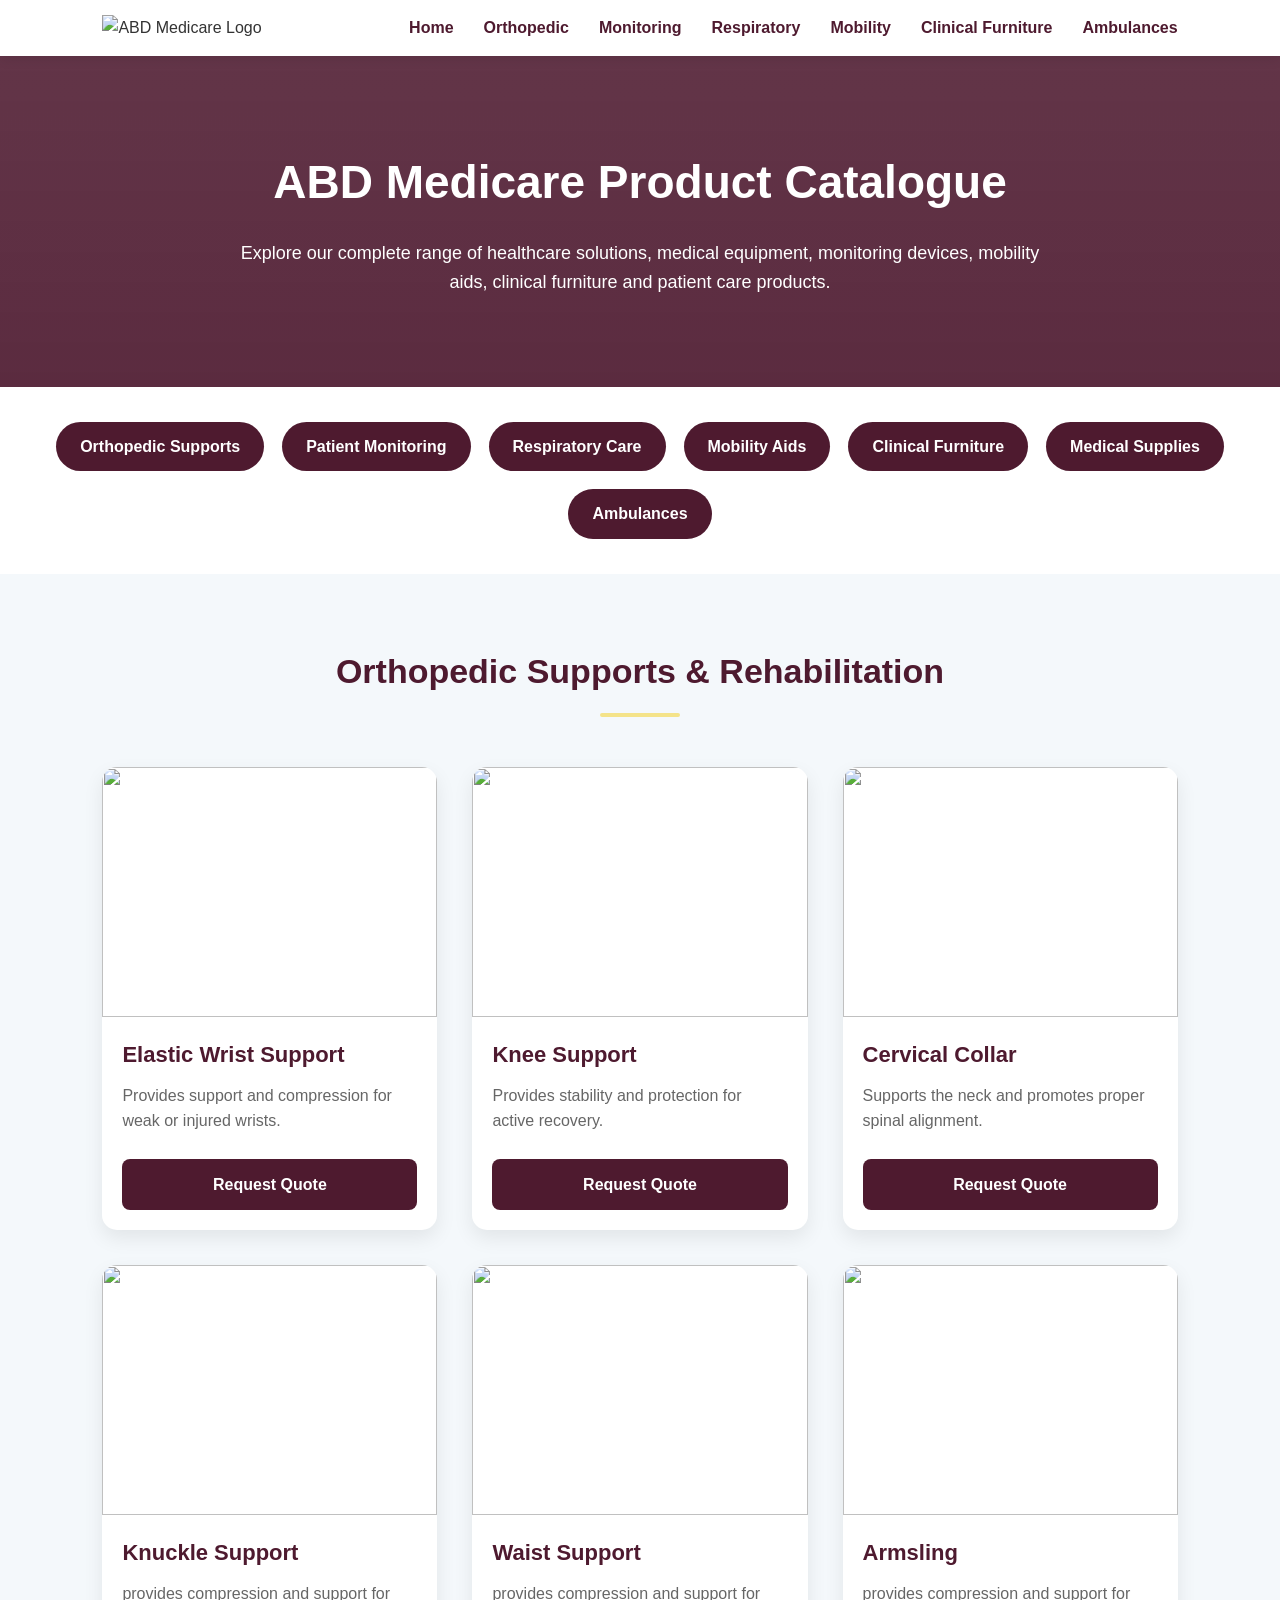
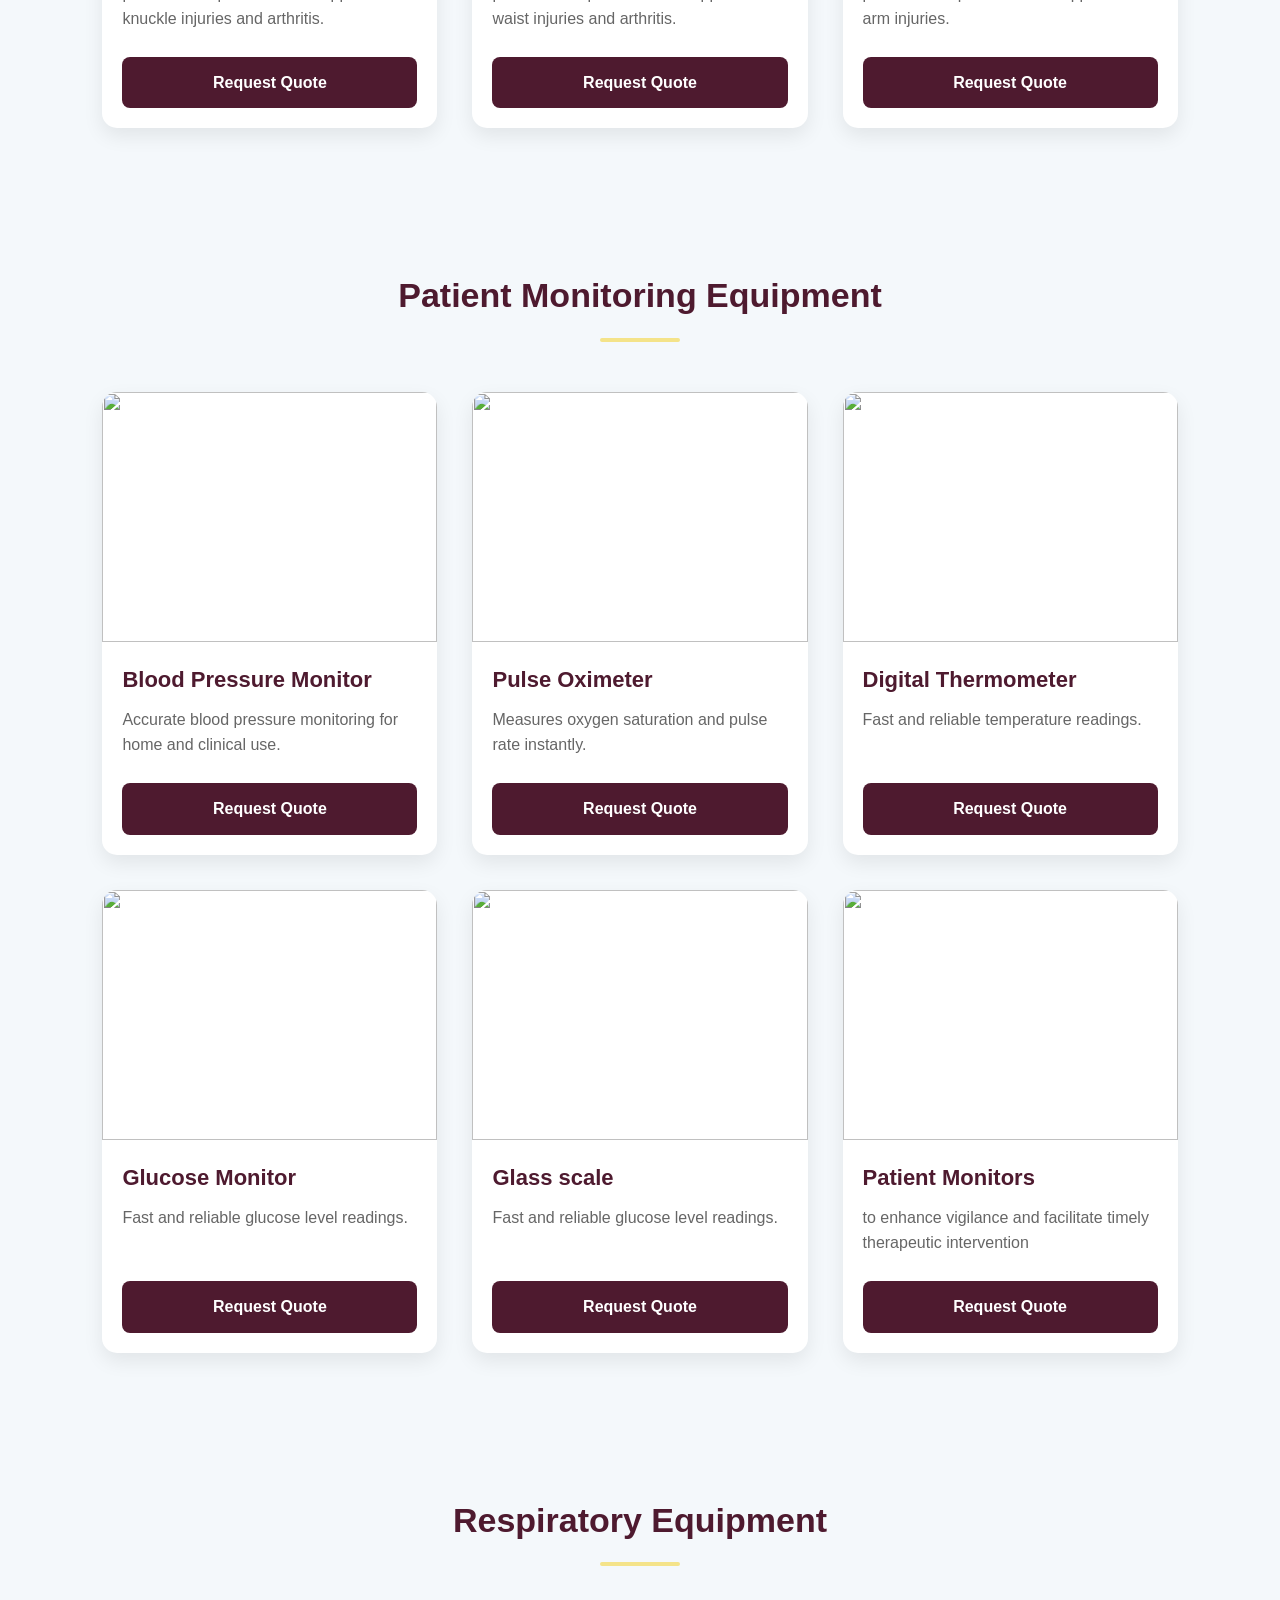
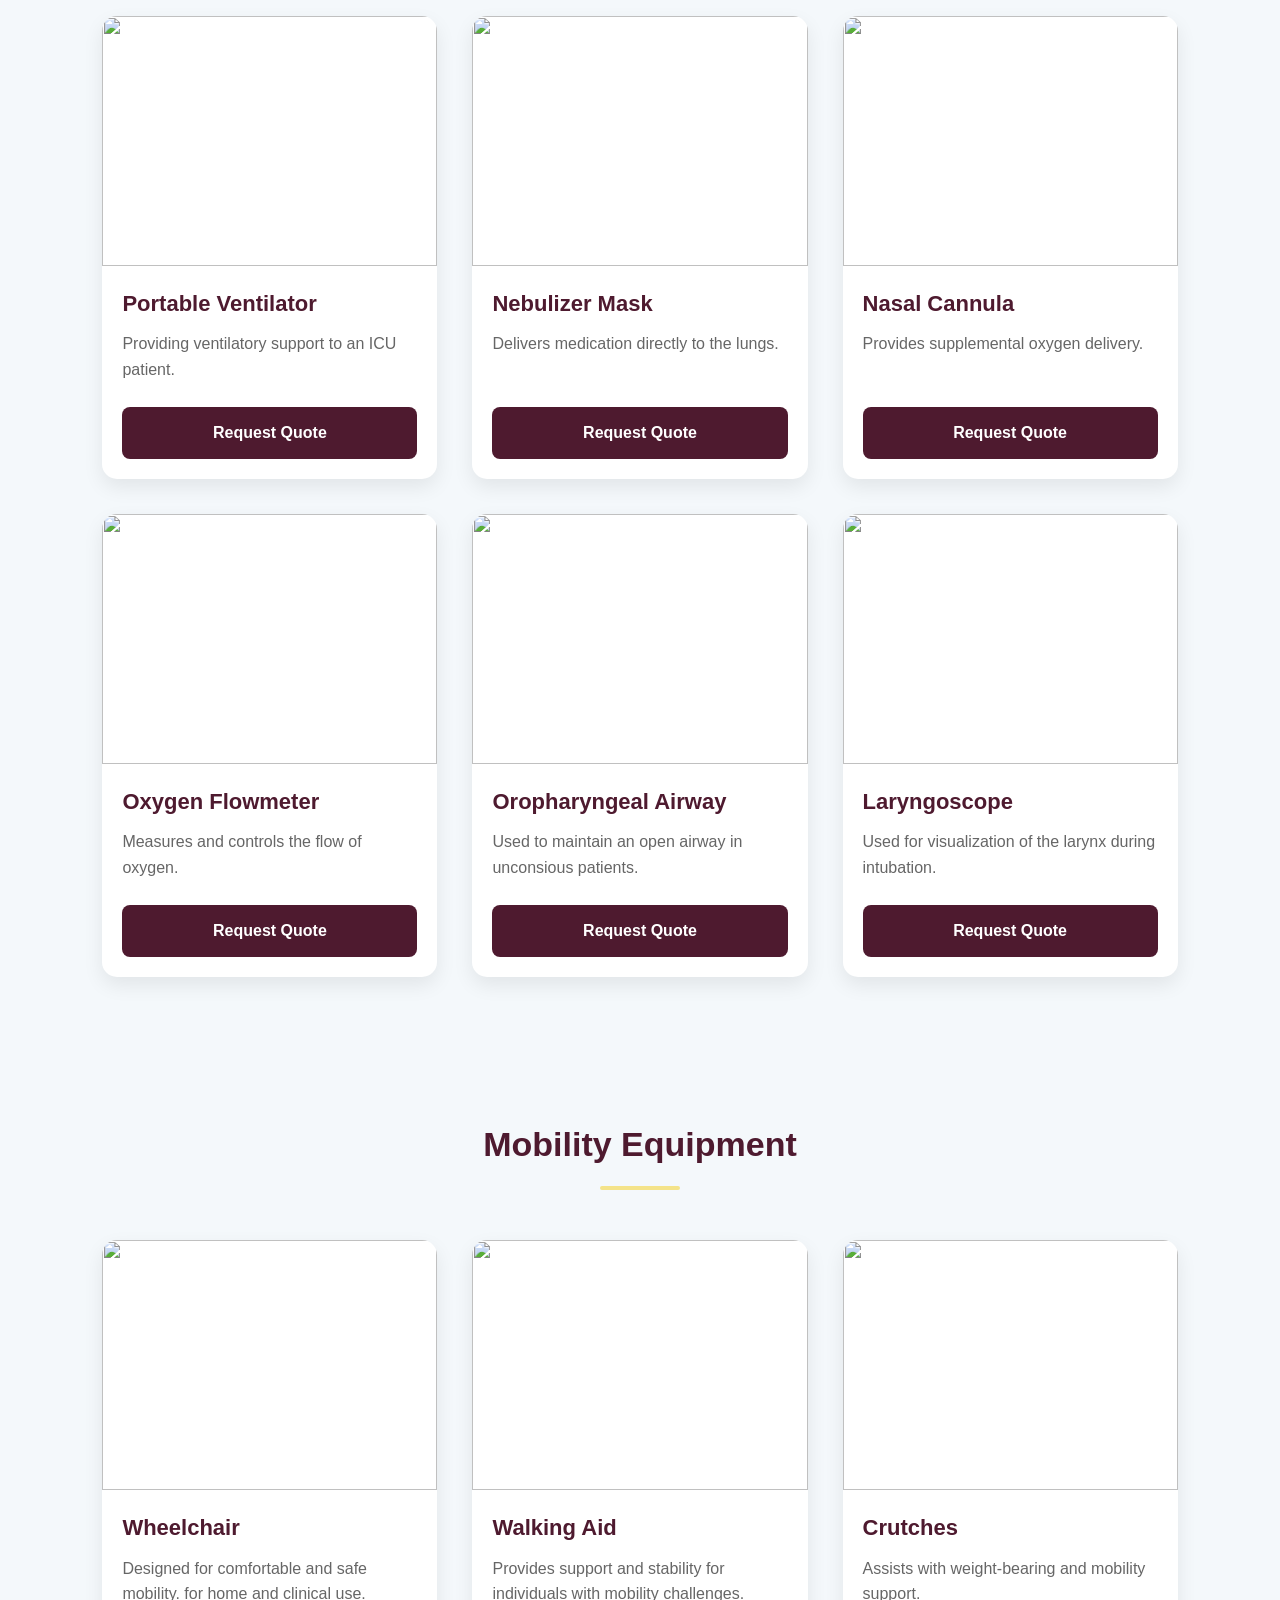
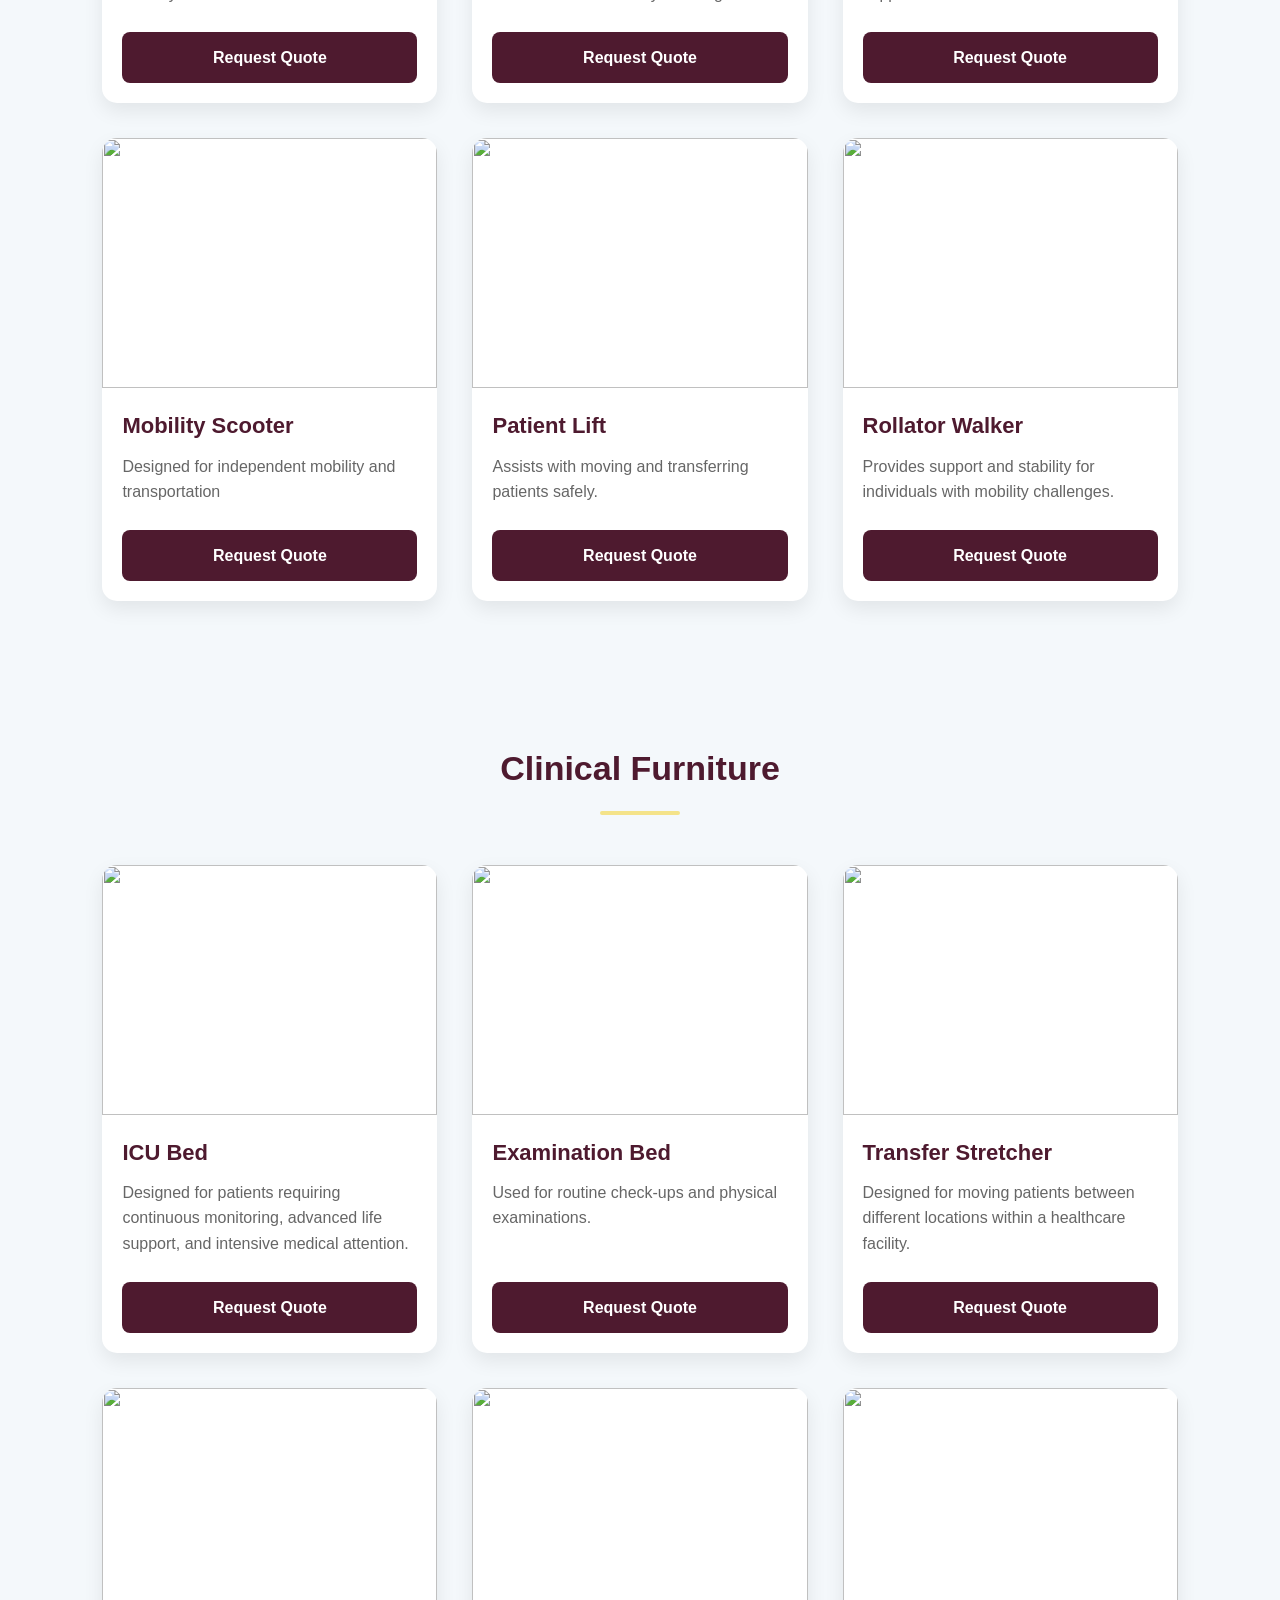
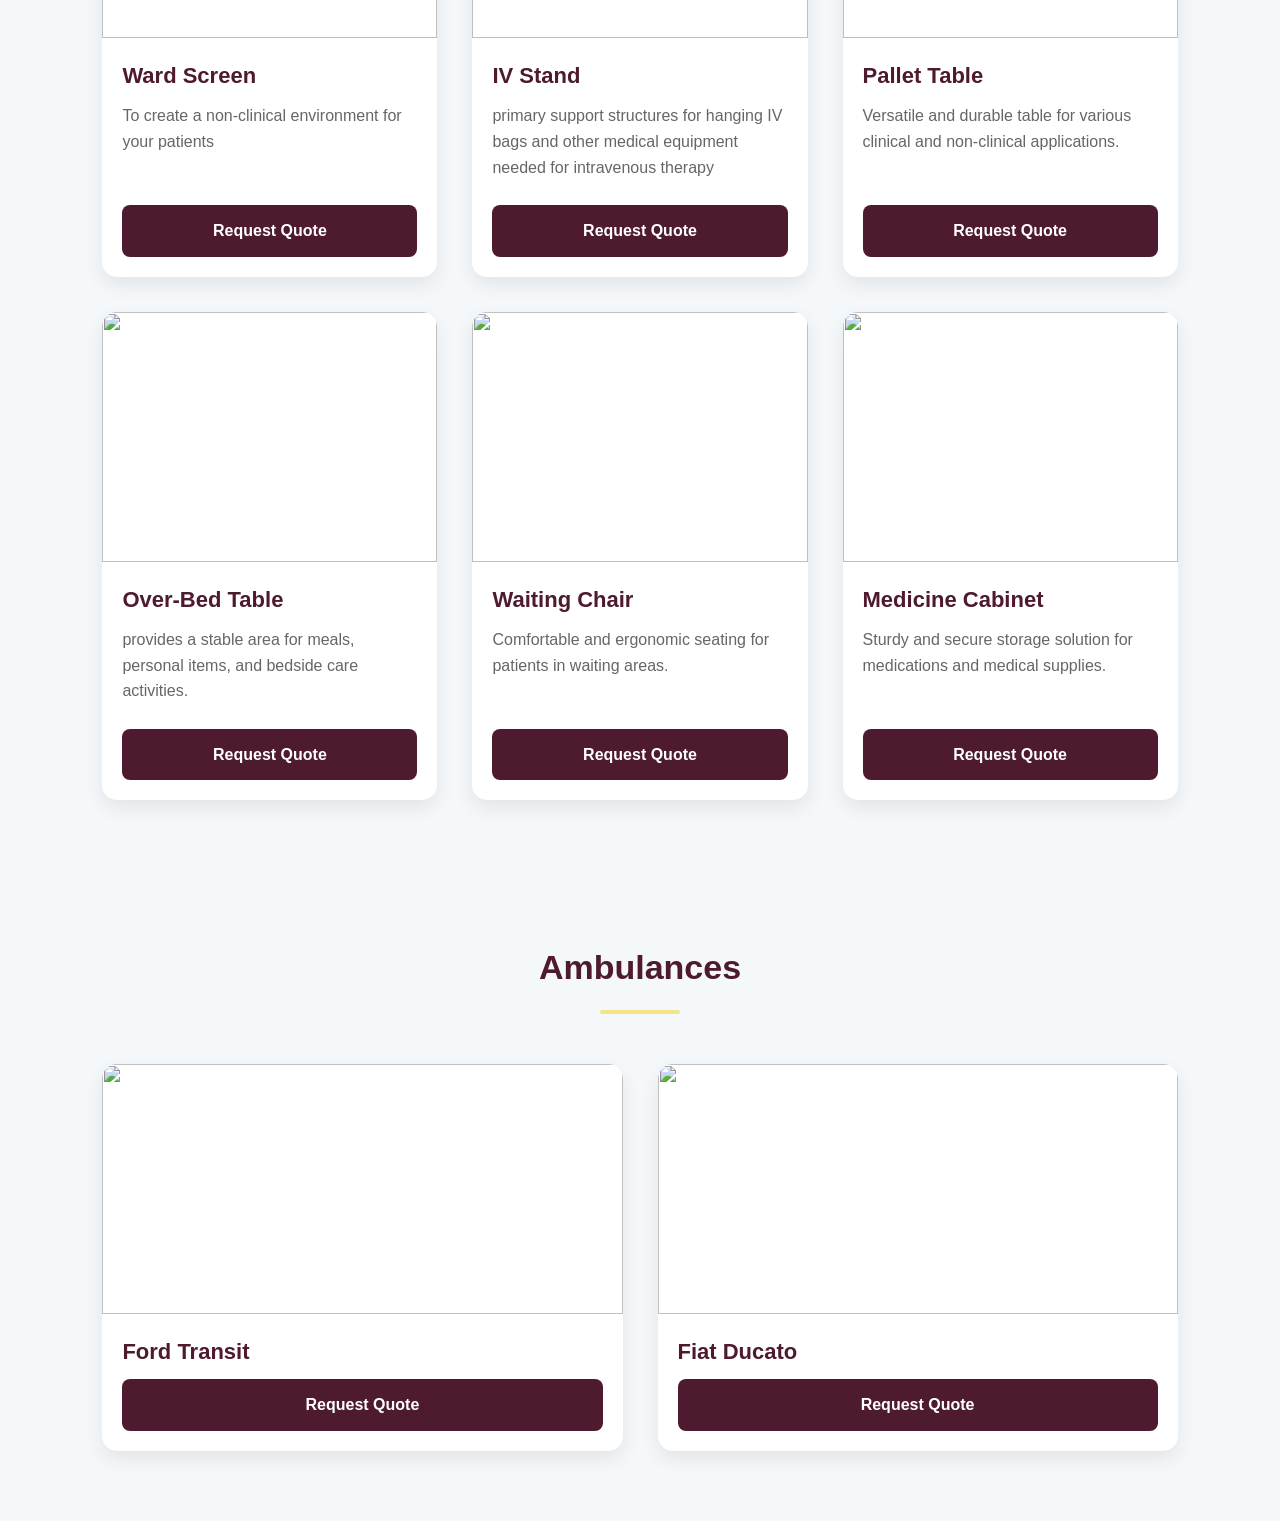
==== catalogue.html @ 84bc742c "Update catalogue.html" ====
<!DOCTYPE html>
<html lang="en">
<head>

<meta charset="UTF-8">
<meta name="viewport" content="width=device-width, initial-scale=1.0">

<title>ABD Medicare Catalogue</title>

<link rel="stylesheet" href="catalogue.css">

</head>

<!-- Navigation -->
<body>

    <header>

<nav class="navbar">

<div class="logo">
<img src="img/ABDLogo.jpg" alt="ABD Medicare Logo">
</div>

<ul class="nav-links">

<li><a href="index.html">Home</a></li>
<li><a href="#orthopedic">Orthopedic</a></li>
<li><a href="#monitoring">Monitoring</a></li>
<li><a href="#respiratory">Respiratory</a></li>
<li><a href="#mobility">Mobility</a></li>
<li><a href="#furniture">Clinical Furniture</a></li>
<li><a href="#ambulance">Ambulances</a></li>

</ul>

</nav>

</header>

<!-- Hero Section -->
<section class="catalogue-hero">

<h1>ABD Medicare Product Catalogue</h1>

<p>

Explore our complete range of healthcare solutions,
medical equipment, monitoring devices, mobility aids,
clinical furniture and patient care products.

</p>

</section>

<!-- Catalogue Navigation -->
<section class="catalogue-nav">

<a href="#orthopedic">Orthopedic Supports</a>

<a href="#monitoring">Patient Monitoring</a>

<a href="#respiratory">Respiratory Care</a>

<a href="#mobility">Mobility Aids</a>

<a href="#furniture">Clinical Furniture</a>

<a href="#supplies">Medical Supplies</a>

<a href="#ambulance">Ambulances</a>

</section>

<!-- Orthopedic Section -->
<section class="catalogue-section" id="orthopedic">

<h2>Orthopedic Supports & Rehabilitation</h2>

<div class="product-grid">
<!--wrist-->
<div class="product-card">

<img src="catalogueimages/ptmimages/wristsupport.jpg">

<h3>Elastic Wrist Support</h3>

<p>
Provides support and compression
for weak or injured wrists.
</p>

<a href="index.html#contact">
Request Quote
</a>

</div>
<!--knee-->
<div class="product-card">

<img src="catalogueimages/ptmimages/kneesupport.jpg">

<h3>Knee Support</h3>

<p>
Provides stability and protection
for active recovery.
</p>

<a href="index.html#contact">
Request Quote
</a>

</div>
<!--collar-->
<div class="product-card">

<img src="catalogueimages/ptmimages/cervicalcollar.jpg">

<h3>Cervical Collar</h3>

<p>
Supports the neck and promotes
proper spinal alignment.
</p>

<a href="index.html#contact">
Request Quote
</a>

</div>
<!--knuckle-->
<div class="product-card">

<img src="catalogueimages/ptmimages/knucklesupport.jpg">

<h3>Knuckle Support</h3>

<p>
provides compression and support
for knuckle injuries and arthritis.
</p>

<a href="index.html#contact">
Request Quote
</a>

</div>

<!--waist-->
<div class="product-card">

<img src="catalogueimages/ptmimages/waistsupport.jpg">

<h3>Waist Support</h3>

<p>
provides compression and support
for waist injuries and arthritis.
</p>

<a href="index.html#contact">
Request Quote
</a>

</div>

<!--Armsling-->
<div class="product-card">

<img src="catalogueimages/ptmimages/armsling.jpg">

<h3>Armsling</h3>

<p>
provides compression and support
for arm injuries.
</p>

<a href="index.html#contact">
Request Quote
</a>

</div>
</div>

</section>

<!-- Monitoring Section -->
<section class="catalogue-section" id="monitoring">

<h2>Patient Monitoring Equipment</h2>

<div class="product-grid">

<div class="product-card">

<img src="catalogueimages/monitoringimages/bp-monitor1.jpg">

<h3>Blood Pressure Monitor</h3>

<p>
Accurate blood pressure monitoring
for home and clinical use.
</p>

<a href="index.html#contact">
Request Quote
</a>

</div>

<div class="product-card">

<img src="catalogueimages/monitoringimages/pulse-oximeter.jpg">

<h3>Pulse Oximeter</h3>

<p>
Measures oxygen saturation
and pulse rate instantly.
</p>

<a href="index.html#contact">
Request Quote
</a>

</div>

<div class="product-card">

<img src="catalogueimages/monitoringimages/digital-thermometer.jpg">

<h3>Digital Thermometer</h3>

<p>
Fast and reliable temperature readings.
</p>

<a href="index.html#contact">
Request Quote
</a>

</div>

<div class="product-card">

<img src="catalogueimages/monitoringimages/bloodglucose-meter.jpg">

<h3>Glucose Monitor</h3>

<p>
Fast and reliable glucose level readings.
</p>

<a href="index.html#contact">
Request Quote
</a>

</div>

<div class="product-card">

<img src="catalogueimages/monitoringimages/glassscale.jpg">

<h3>Glass scale</h3>

<p>
Fast and reliable glucose level readings.
</p>

<a href="index.html#contact">
Request Quote
</a>

</div>

<div class="product-card">

<img src="catalogueimages/monitoringimages/patient-monitoring.jpeg">

<h3>Patient Monitors</h3>

<p>
to enhance vigilance and facilitate timely therapeutic intervention
</p>

<a href="index.html#contact">
Request Quote
</a>

</div>


</div>

</section>



<!-- Respiratory Section -->

<section class="catalogue-section" id="respiratory">

<h2>Respiratory Equipment</h2>

<div class="product-grid">

<div class="product-card">

<img src="catalogueimages/respiratoryimages/portable-ventilator.jpg">

<h3>Portable Ventilator</h3>

<p>
Providing ventilatory support to an ICU patient.
</p>

<a href="index.html#contact">
Request Quote
</a>

</div>

<div class="product-card">

<img src="catalogueimages/respiratoryimages/nebulizer-mask.jpg">

<h3>Nebulizer Mask</h3>

<p>
Delivers medication directly to the lungs.
</p>

<a href="index.html#contact">
Request Quote
</a>

</div>



<div class="product-card">

<img src="catalogueimages/respiratoryimages/nasal-cannula1.jpg">

<h3>Nasal Cannula</h3>

<p>
Provides supplemental oxygen delivery.
</p>

<a href="index.html#contact">
Request Quote
</a>

</div>

<div class="product-card">

<img src="catalogueimages/respiratoryimages/oxygen-flowmeter.jpg">

<h3>Oxygen Flowmeter</h3>

<p>
Measures and controls the flow of oxygen.
</p>

<a href="index.html#contact">
Request Quote
</a>

</div>

<div class="product-card">

<img src="catalogueimages/respiratoryimages/oropharyngeal-tube.jpg">

<h3>Oropharyngeal Airway</h3>

<p>
Used to maintain an open airway in unconsious patients.
</p>

<a href="index.html#contact">
Request Quote
</a>

</div>

<div class="product-card">

<img src="catalogueimages/respiratoryimages/Laryngoscope.jpg">

<h3>Laryngoscope</h3>

<p>
Used for visualization of the larynx during intubation.
</p>

<a href="index.html#contact">
Request Quote
</a>

</div>

</div>

</section>


<!-- Mobility Section -->
<section class="catalogue-section" id="mobility">

<h2>Mobility Equipment</h2>

<div class="product-grid">

<div class="product-card">

<img src="catalogueimages/mobilityimages/wheelchair.jpg">

<h3>Wheelchair</h3>

<p>
Designed for comfortable and safe mobility.
for home and clinical use.
</p>

<a href="index.html#contact">
Request Quote
</a>

</div>

<div class="product-card">

<img src="catalogueimages/mobilityimages/walking-aid.jpg">

<h3>Walking Aid</h3>

<p>
Provides support and stability for individuals with mobility challenges.
</p>

<a href="index.html#contact">
Request Quote
</a>

</div>

<div class="product-card">

<img src="catalogueimages/mobilityimages/crutches.jpg">

<h3>Crutches</h3>

<p>
Assists with weight-bearing and mobility support.
</p>

<a href="index.html#contact">
Request Quote
</a>

</div>

<div class="product-card">

<img src="catalogueimages/mobilityimages/mobility-scooter.jpg">

<h3>Mobility Scooter</h3>

<p>
Designed for independent mobility and transportation
</p>

<a href="index.html#contact">
Request Quote
</a>

</div>


<div class="product-card">

<img src="catalogueimages/mobilityimages/patient-lift.jpg">

<h3>Patient Lift</h3>

<p>
Assists with moving and transferring patients safely.
</p>

<a href="index.html#contact">
Request Quote
</a>

</div>


<div class="product-card">

<img src="catalogueimages/mobilityimages/rollator-walker.jpg">

<h3>Rollator Walker</h3>

<p>
Provides support and stability for individuals with mobility challenges.
</p>

<a href="index.html#contact">
Request Quote
</a>

</div>

</div>

</section>

<!-- Furniture Section -->
<section class="catalogue-section" id="furniture">

<h2>Clinical Furniture</h2>

<div class="product-grid">

<div class="product-card">

<img src="catalogueimages/furnitureimages/icubed1.jpg">

<h3>ICU Bed</h3>

<p>
Designed for patients requiring continuous monitoring, 
advanced life support, and intensive medical attention.
</p>

<a href="index.html#contact">
Request Quote
</a>

</div>

<div class="product-card">

<img src="catalogueimages/furnitureimages/examinationbed1.jpg">

<h3>Examination Bed</h3>

<p>
Used for routine check-ups and physical examinations.
</p>

<a href="index.html#contact">
Request Quote
</a>

</div>

<div class="product-card">

<img src="catalogueimages/furnitureimages/transferstretcher.jpg">

<h3>Transfer Stretcher</h3>

<p>
Designed for moving patients between different locations within
 a healthcare facility.
</p>

<a href="index.html#contact">
Request Quote
</a>

</div>

<div class="product-card">

<img src="catalogueimages/furnitureimages/wardscreen.jpg">

<h3>Ward Screen</h3>

<p>
To create a non-clinical environment for your patients
</p>

<a href="index.html#contact">
Request Quote
</a>

</div>

<div class="product-card">

<img src="catalogueimages/furnitureimages/ivstand.jpg">

<h3>IV Stand</h3>

<p>
primary support structures for hanging IV bags and other medical equipment needed for intravenous therapy
</p>

<a href="index.html#contact">
Request Quote
</a>

</div>

<div class="product-card">

<img src="catalogueimages/furnitureimages/palletetable.jpg">

<h3>Pallet Table</h3>

<p>
Versatile and durable table for various clinical and non-clinical applications.
</p>

<a href="index.html#contact">
Request Quote
</a>

</div>

<div class="product-card">

<img src="catalogueimages/furnitureimages/overbedtable.jpg">

<h3>Over-Bed Table</h3>

<p>
provides a stable area for meals, personal items, and bedside care activities.
</p>

<a href="index.html#contact">
Request Quote
</a>

</div>

<div class="product-card">

<img src="catalogueimages/furnitureimages/waitingchair.jpg">

<h3>Waiting Chair</h3>

<p>
Comfortable and ergonomic seating for patients in waiting areas.
</p>

<a href="index.html#contact">
Request Quote
</a>

</div>

<div class="product-card">

<img src="catalogueimages/furnitureimages/medicinecabinet.jpg">

<h3>Medicine Cabinet</h3>

<p>
Sturdy and secure storage solution for medications and medical supplies.
</p>

<a href="index.html#contact">
Request Quote
</a>

</div>

</div>

</section>

<!-- Ambulace Section -->
<section class="catalogue-section" id="ambulance">

<h2>Ambulances</h2>

<div class="product-grid">

<div class="product-card">

<img src="catalogueimages/ambulanceimages/ambulancevan.jpg">

<h3>Ford Transit</h3>


<a href="index.html#contact">
Request Quote
</a>

</div>

<div class="product-card">

<img src="catalogueimages/ambulanceimages/ambulace.jpg">

<h3>Fiat Ducato</h3>


<a href="index.html#contact">
Request Quote
</a>

</div>



</div>

</section>
---- catalogue.css ----
/* =========================
   GENERAL
========================= */

*{
    margin:0;
    padding:0;
    box-sizing:border-box;
    font-family:Arial, Helvetica, sans-serif;
}

html{
    scroll-behavior:smooth;
}

body{
    background:#f4f8fb;
    color:#333;
    line-height:1.6;
}

/* =========================
   NAVIGATION
========================= */

header{
    position:sticky;
    top:0;
    z-index:999;
}

.navbar{

    display:flex;
    justify-content:space-between;
    align-items:center;

    padding:15px 8%;

    background:#ffffff;

    box-shadow:0 3px 12px rgba(0,0,0,.08);

}

.logo img{
    width:170px;
}

.nav-links{

    display:flex;
    list-style:none;
    gap:30px;

}

.nav-links a{

    text-decoration:none;
    color:#4e1a2f;
    font-weight:bold;
    transition:.3s;

}

.nav-links a:hover{

    color:#f4e389;
}

/* =========================
   HERO
========================= */

.catalogue-hero{

    background:linear-gradient(rgba(78,26,47,.88), rgba(78,26,47,.92)),
    url(imagesabd/medicalbackground.jpg);

    background-size:cover;
    background-position:center;

    color:white;

    text-align:center;

    padding:90px 20px;

}

.catalogue-hero h1{

    font-size:46px;
    margin-bottom:20px;

}

.catalogue-hero p{

    max-width:800px;
    margin:auto;
    font-size:18px;

}

/* =========================
   CATEGORY NAVIGATION
========================= */

.catalogue-nav{

    display:flex;
    justify-content:center;
    flex-wrap:wrap;

    gap:18px;

    padding:35px 20px;

    background:white;

}

.catalogue-nav a{

    text-decoration:none;

    background:#4e1a2f;
    color:#ffffff;

    padding:12px 24px;

    border-radius:30px;

    font-weight:bold;

    transition:.3s;

}

.catalogue-nav a:hover{

    background:#f4e389;
    color:#4e1a2f;
    transform:translateY(-3px);

}

/* =========================
   SECTIONS
========================= */

.catalogue-section{

    padding:70px 8%;
     scroll-margin-top:100px;


}

.catalogue-section h2{

    text-align:center;

    font-size:34px;

    color:#4e1a2f;

    margin-bottom:50px;

    position:relative;

}

.catalogue-section h2::after{

    content:"";

    display:block;

    width:80px;
    height:4px;

    background:#f4e389;

    margin:15px auto 0;

    border-radius:20px;

}

/* =========================
   PRODUCT GRID
========================= */

.product-grid{

    display:grid;

    grid-template-columns:repeat(auto-fit,minmax(260px,1fr));

    gap:35px;

}

/* =========================
   PRODUCT CARD
========================= */

.product-card{

    background:white;

    border-radius:15px;

    overflow:hidden;

    box-shadow:0 8px 20px rgba(0,0,0,.08);

    transition:.35s;

    display:flex;
    flex-direction:column;

}

.product-card:hover{

    transform:translateY(-8px);

    box-shadow:0 12px 28px rgba(0,0,0,.12);

}

.product-card img{

    width:100%;
    height:250px;
    object-fit:cover;

}

.product-card h3{

    color:#4e1a2f;

    font-size:22px;

    margin:20px 20px 10px;

}

.product-card p{

    margin:0 20px 25px;

    color:#666;

    flex-grow:1;

}

/* =========================
   BUTTON
========================= */

.product-card a{

    display:block;

    text-align:center;

    margin:0 20px 20px;

    padding:13px;

    text-decoration:none;

    background:#4e1a2f;
    color:#ffffff;

    border-radius:8px;

    font-weight:bold;

    transition:.3s;

}

.product-card a:hover{

    background:#f4e389;
    color:#4e1a2f;

}

/* =========================
   RESPONSIVE
========================= */

@media(max-width:900px){

.navbar{

    flex-direction:column;

    gap:20px;

}

.nav-links{

    flex-wrap:wrap;
    justify-content:center;

}

.catalogue-hero h1{

    font-size:36px;

}

.catalogue-section{

    padding:60px 5%;

}

}

@media(max-width:600px){

.catalogue-hero{

    padding:70px 20px;

}

.catalogue-hero h1{

    font-size:30px;

}

.catalogue-hero p{

    font-size:16px;

}

.product-card img{

    height:220px;

}

.catalogue-nav{

    gap:12px;

}

.catalogue-nav a{

    width:100%;
    text-align:center;

}

}
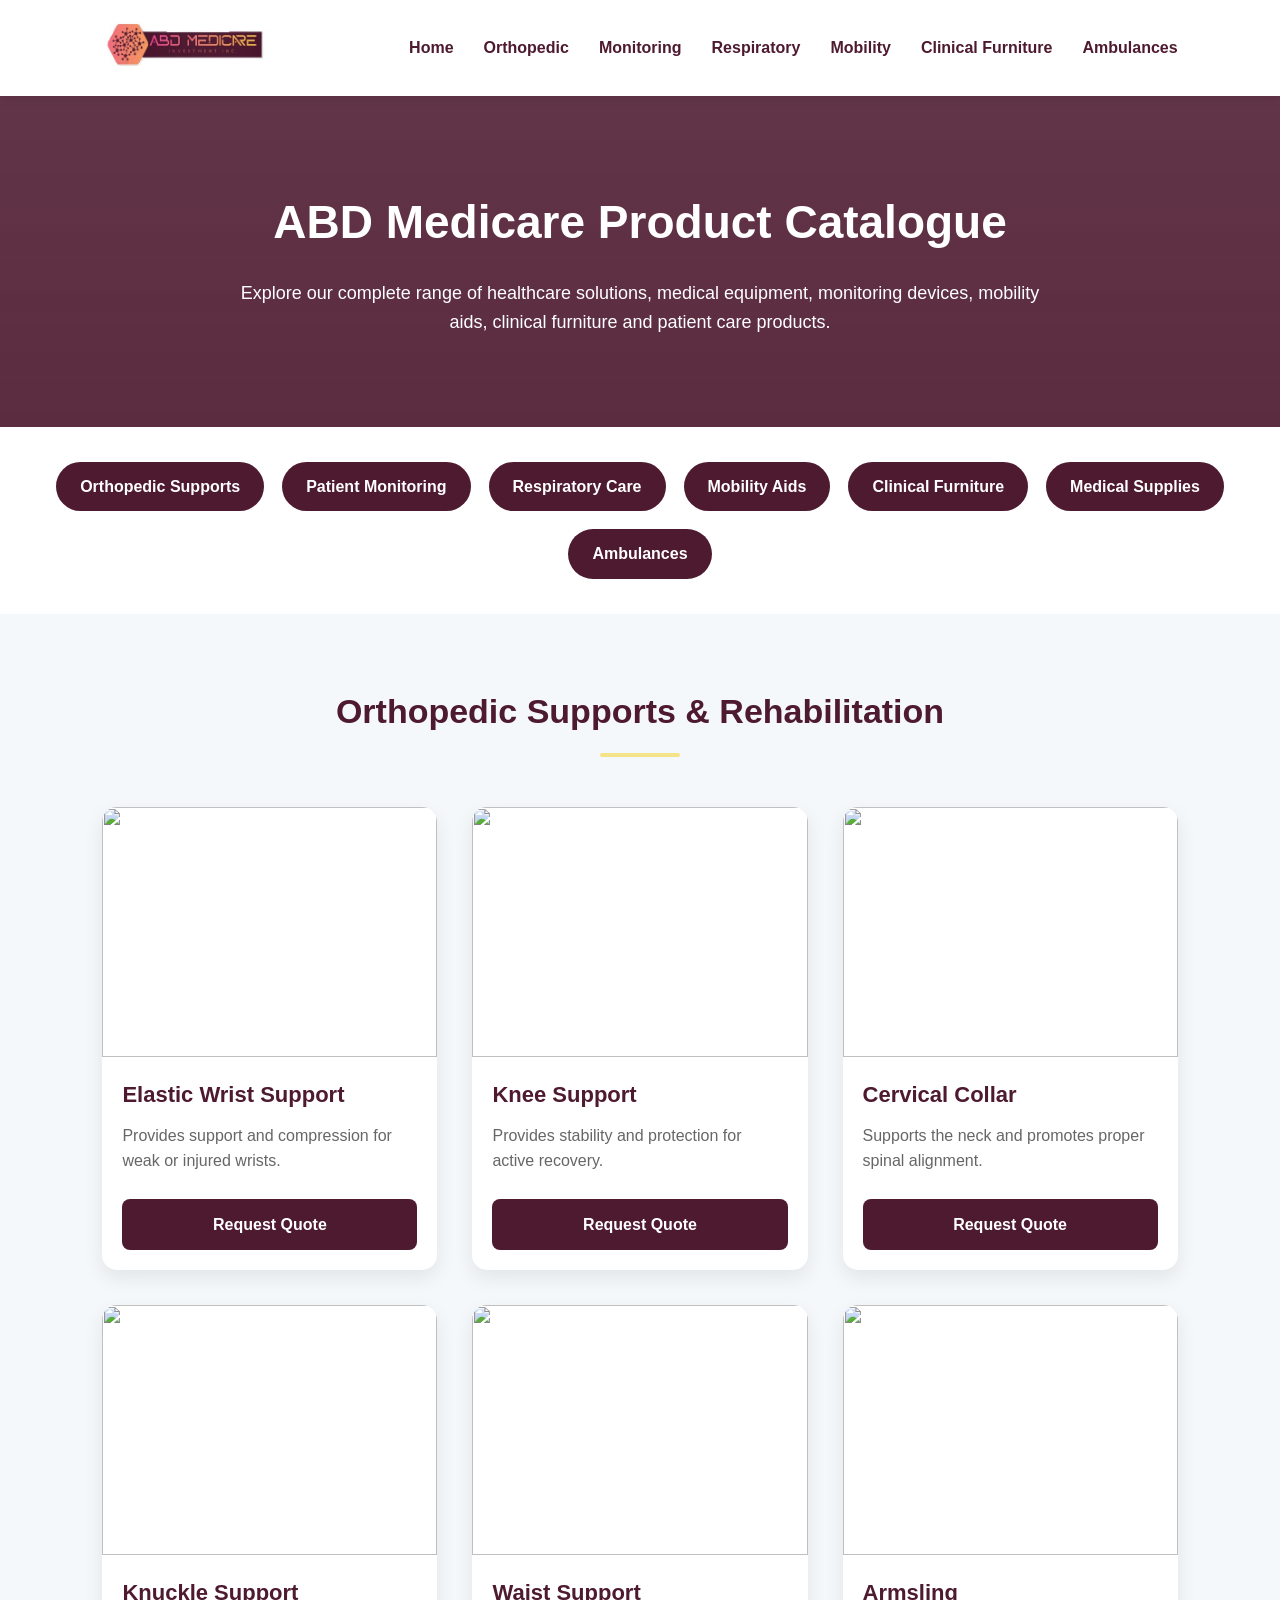
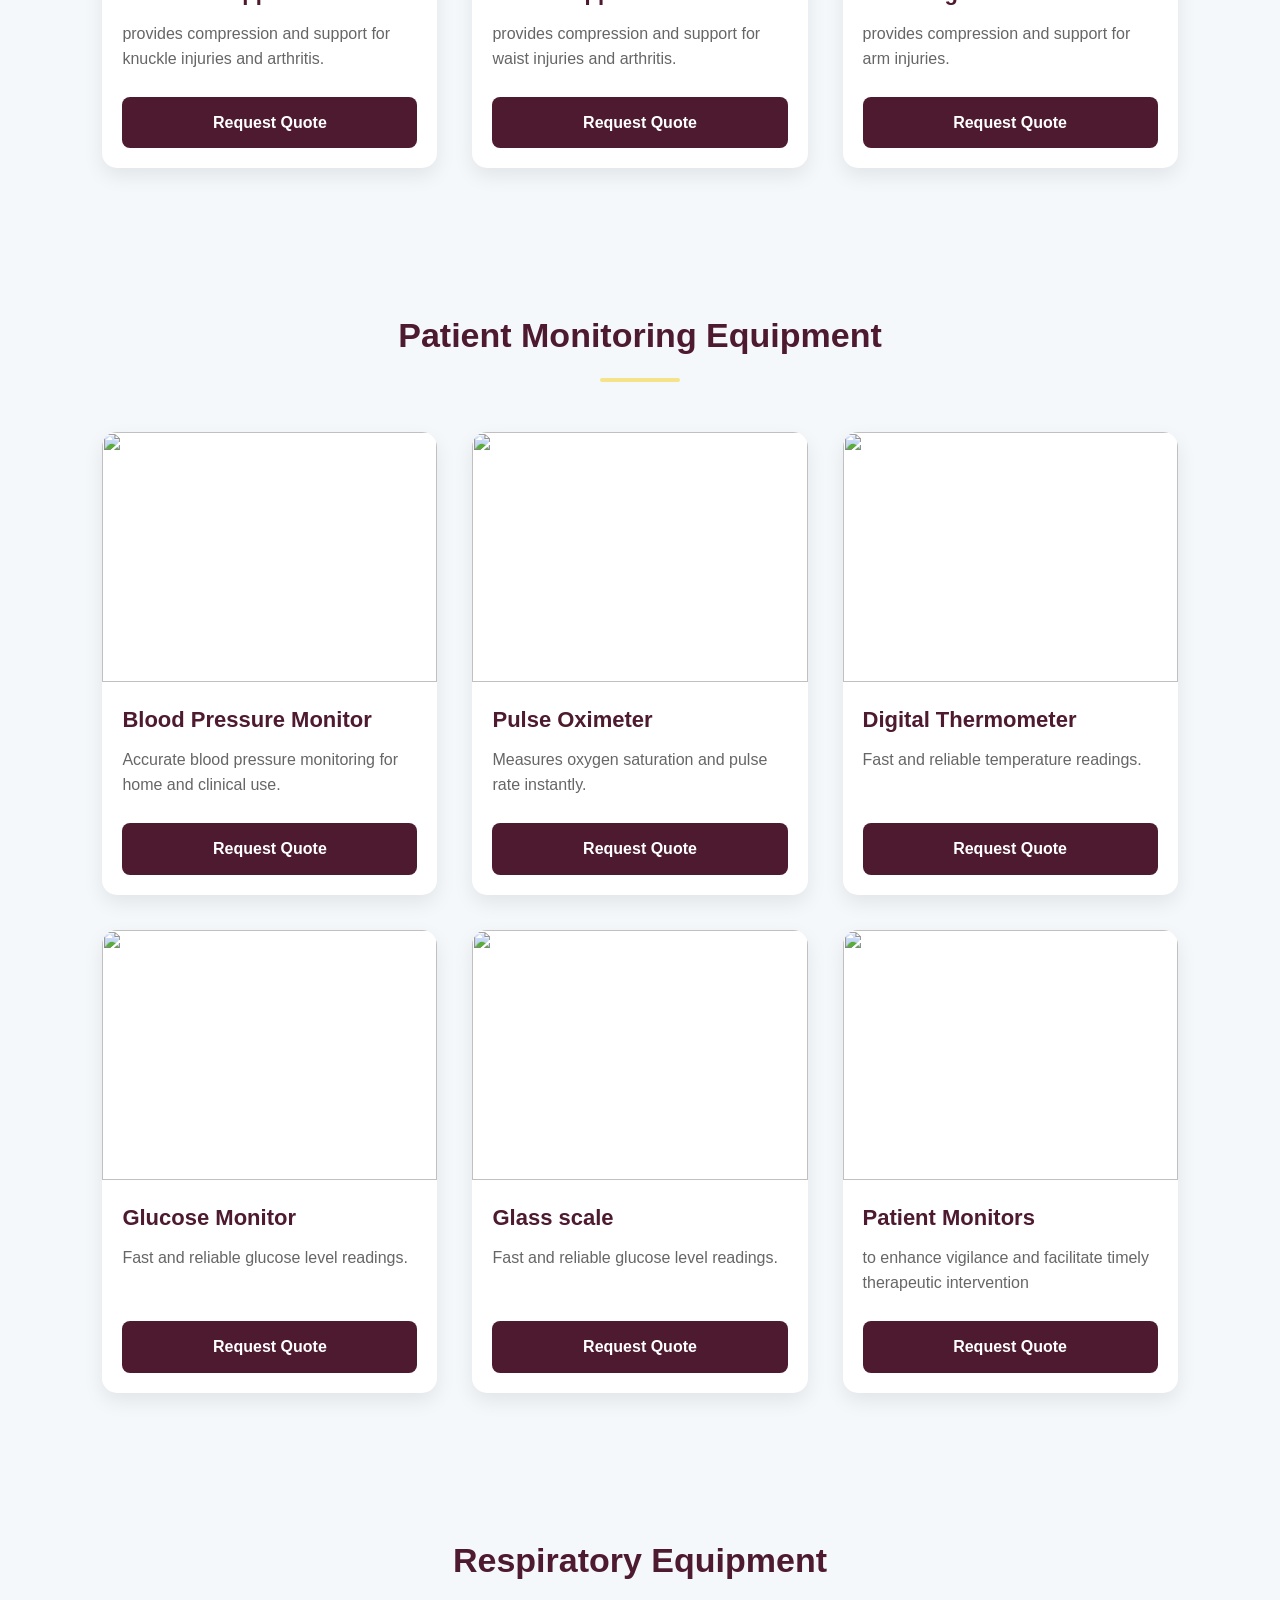
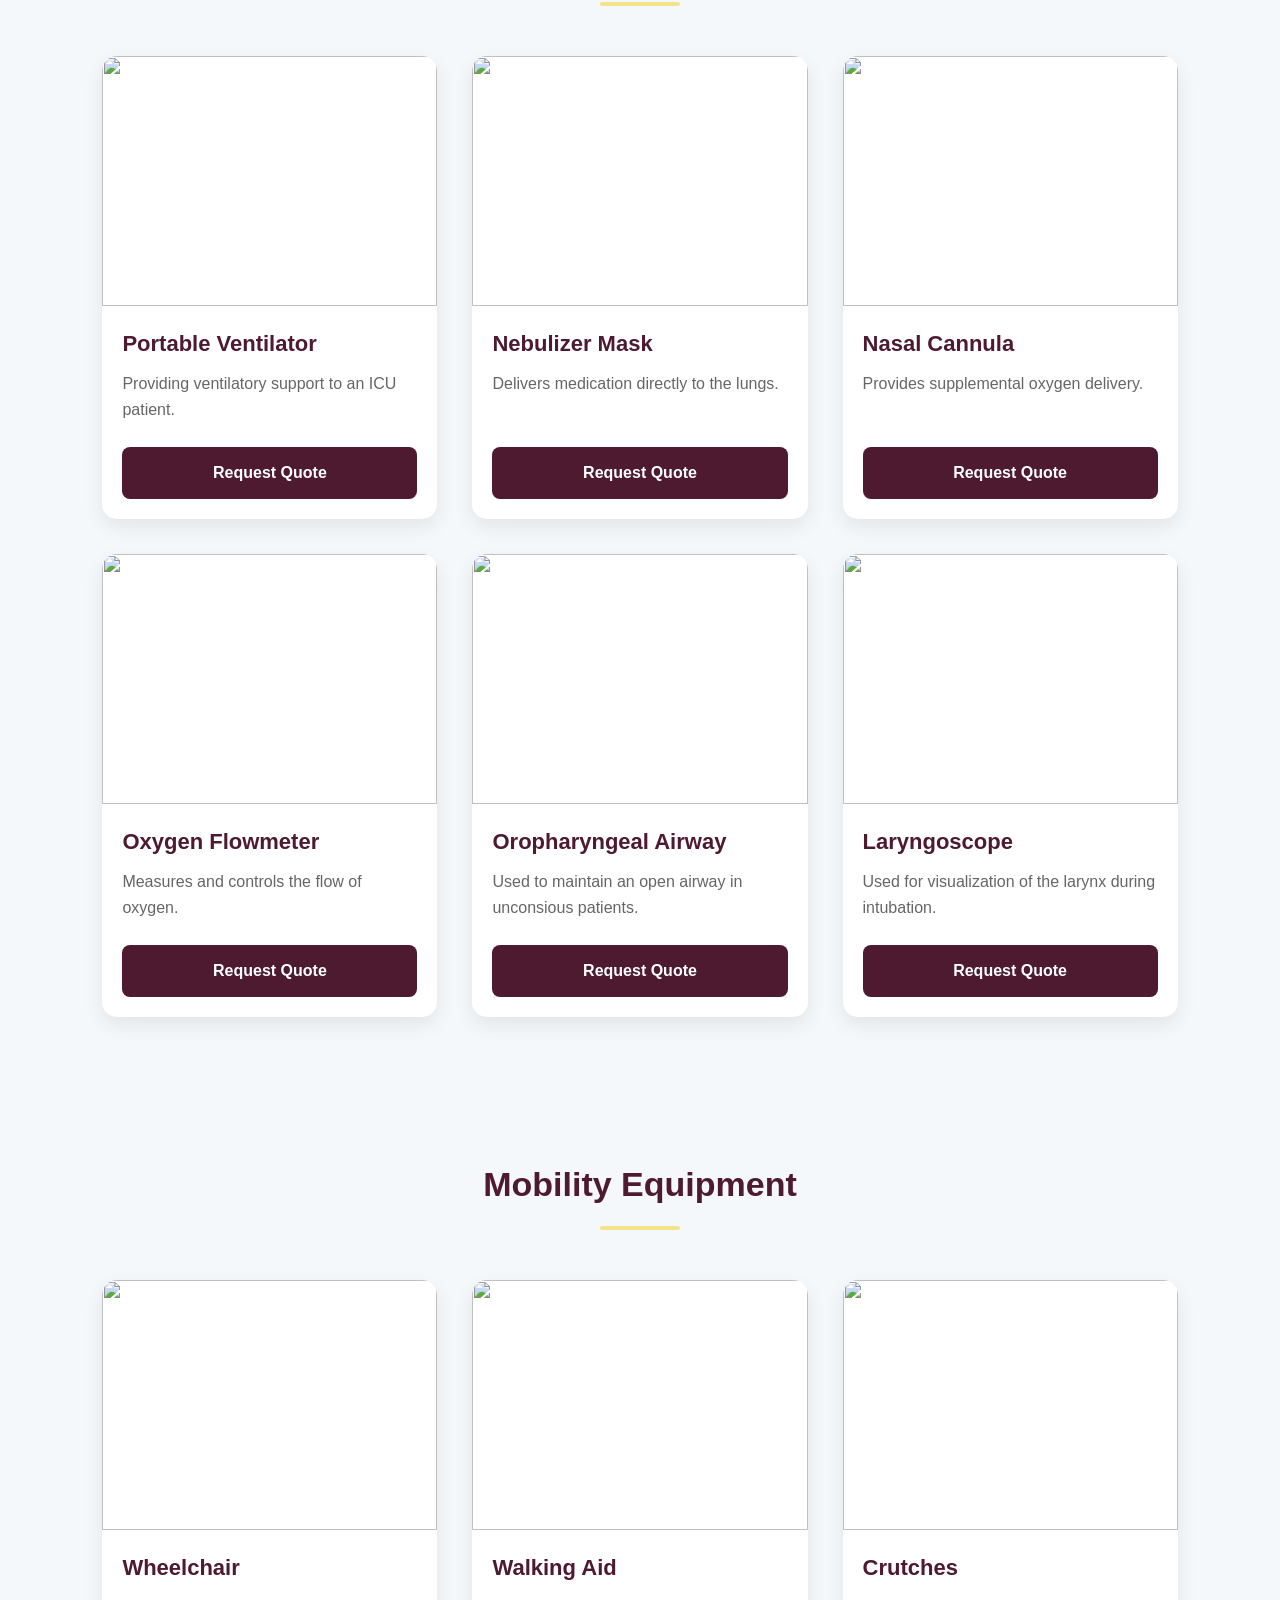
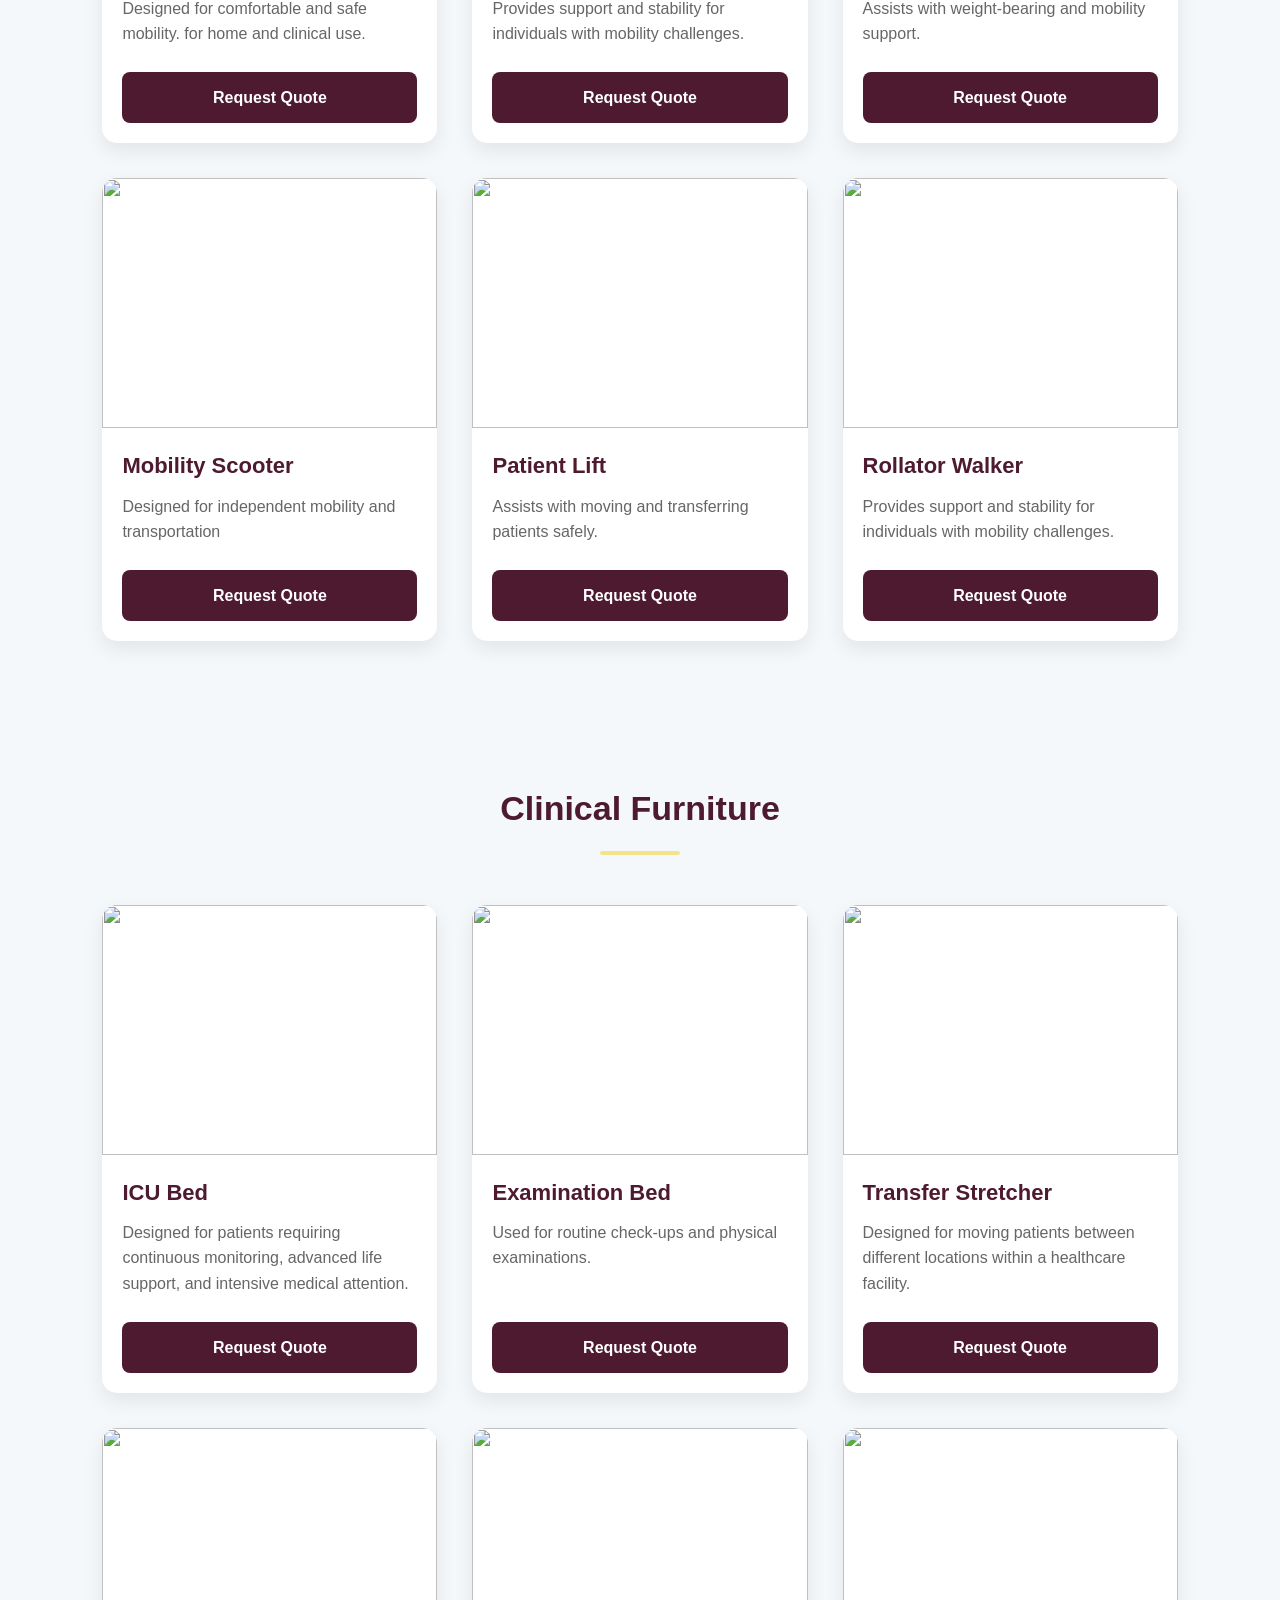
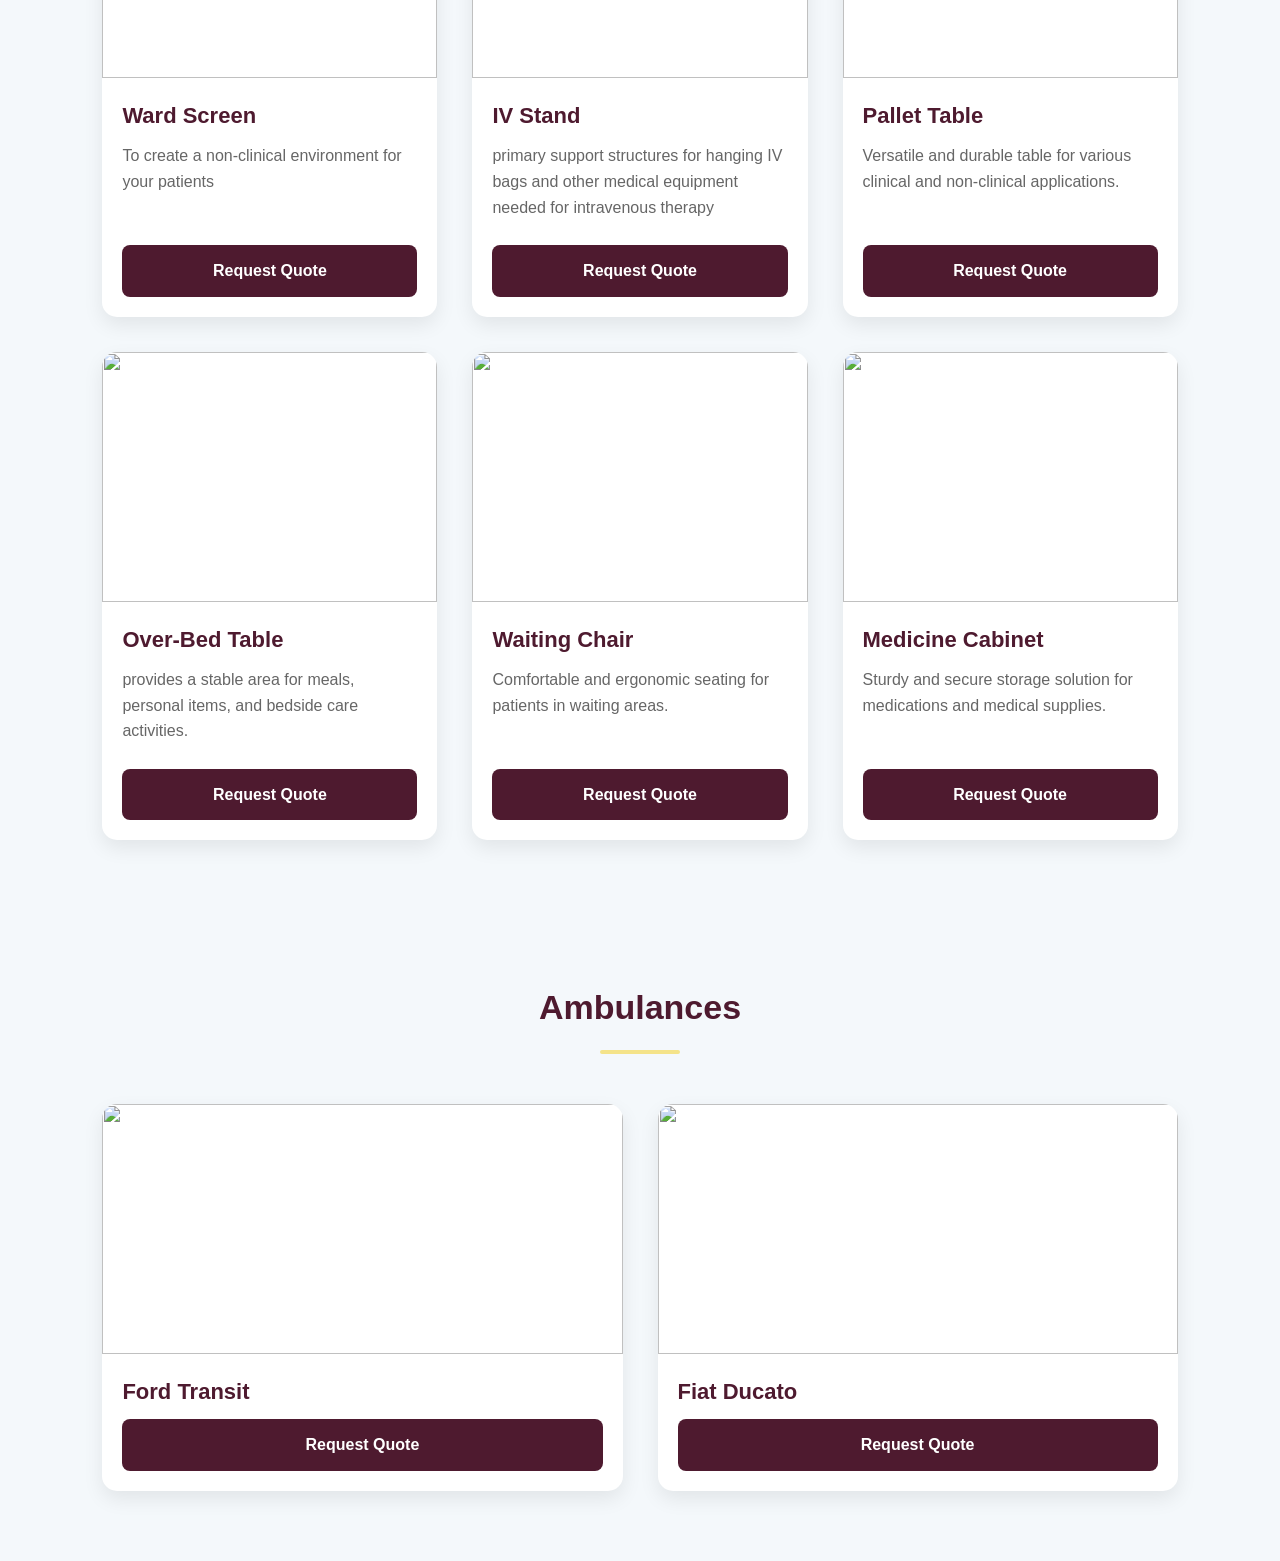
==== commit f0fbcb49: "Fix HTML formatting and structure in catalogue.html" ====
--- a/catalogue.html
+++ b/catalogue.html
@@ -19,7 +19,7 @@
 <nav class="navbar">
 
 <div class="logo">
-<img src="img/ABDLogo.jpg" alt="ABD Medicare Logo">
+<img src="ABDLogo.jpg" alt="ABD Medicare Logo">
 </div>
 
 <ul class="nav-links">
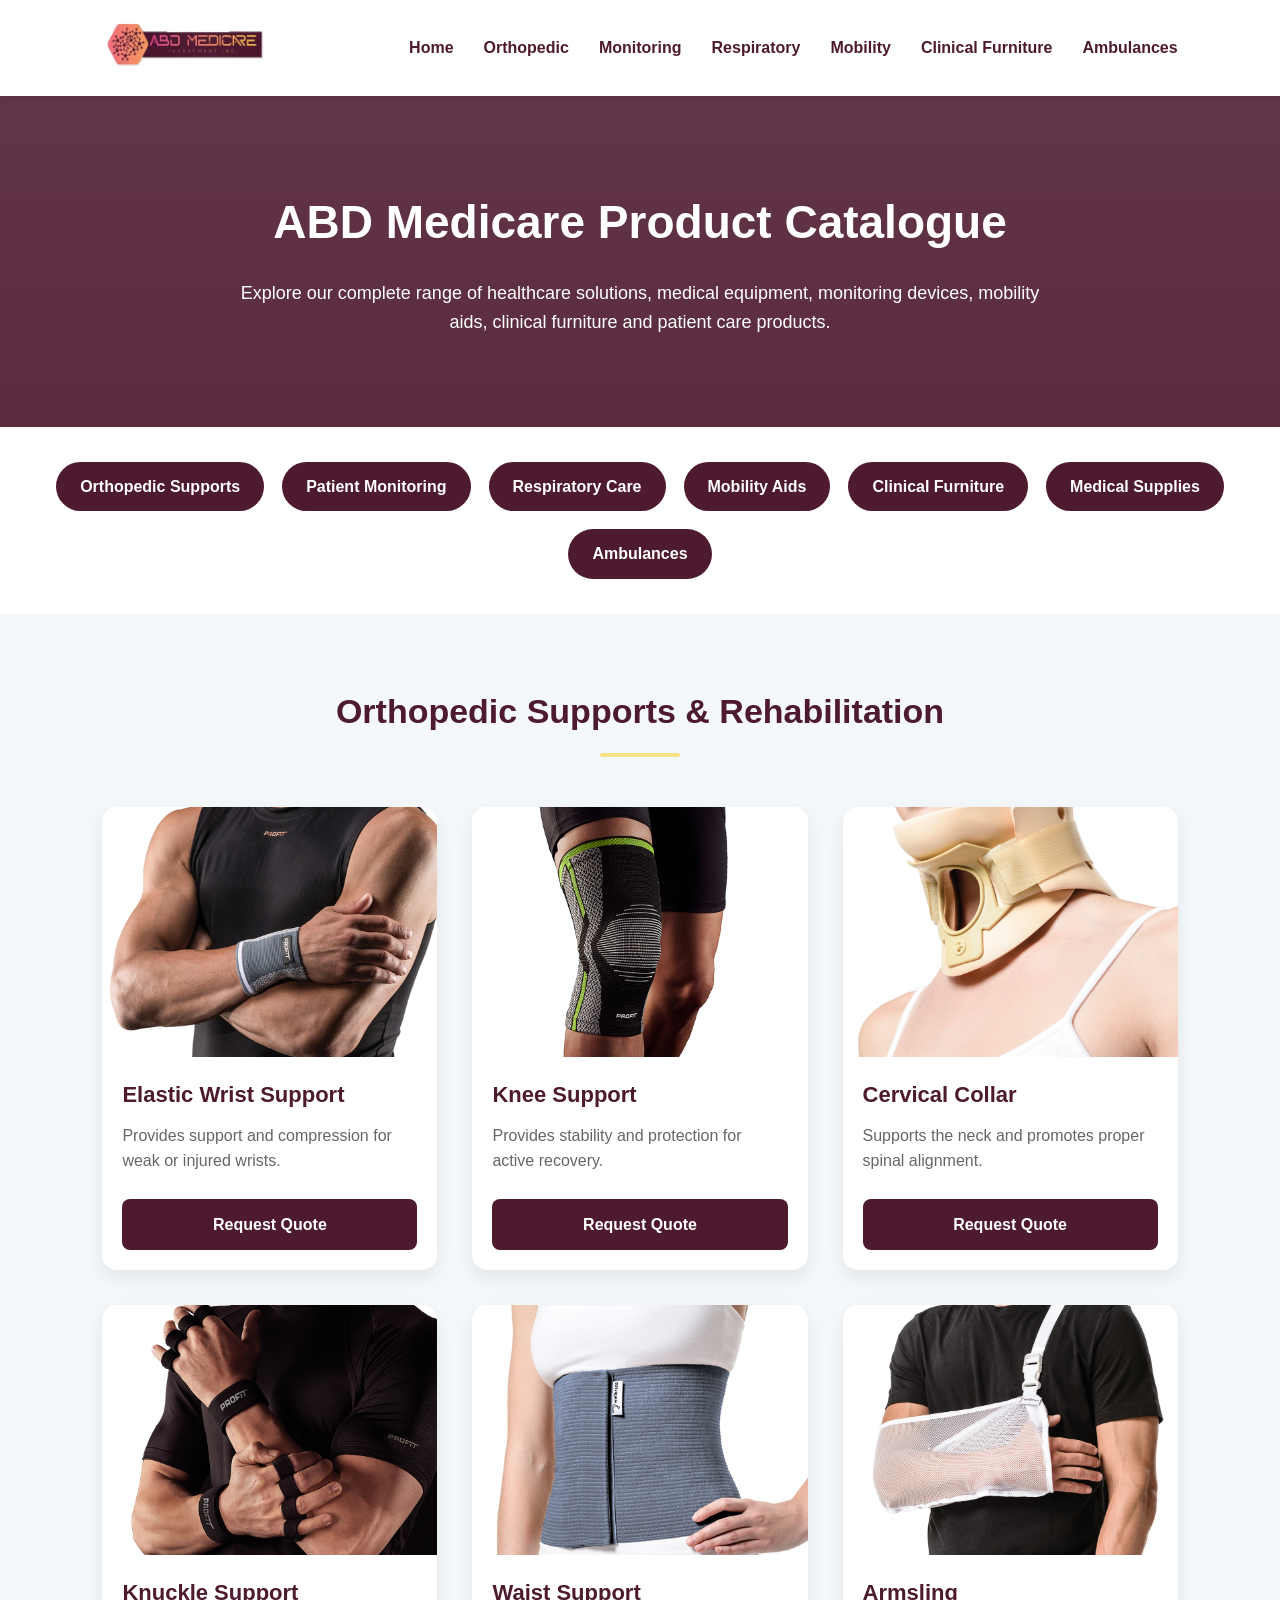
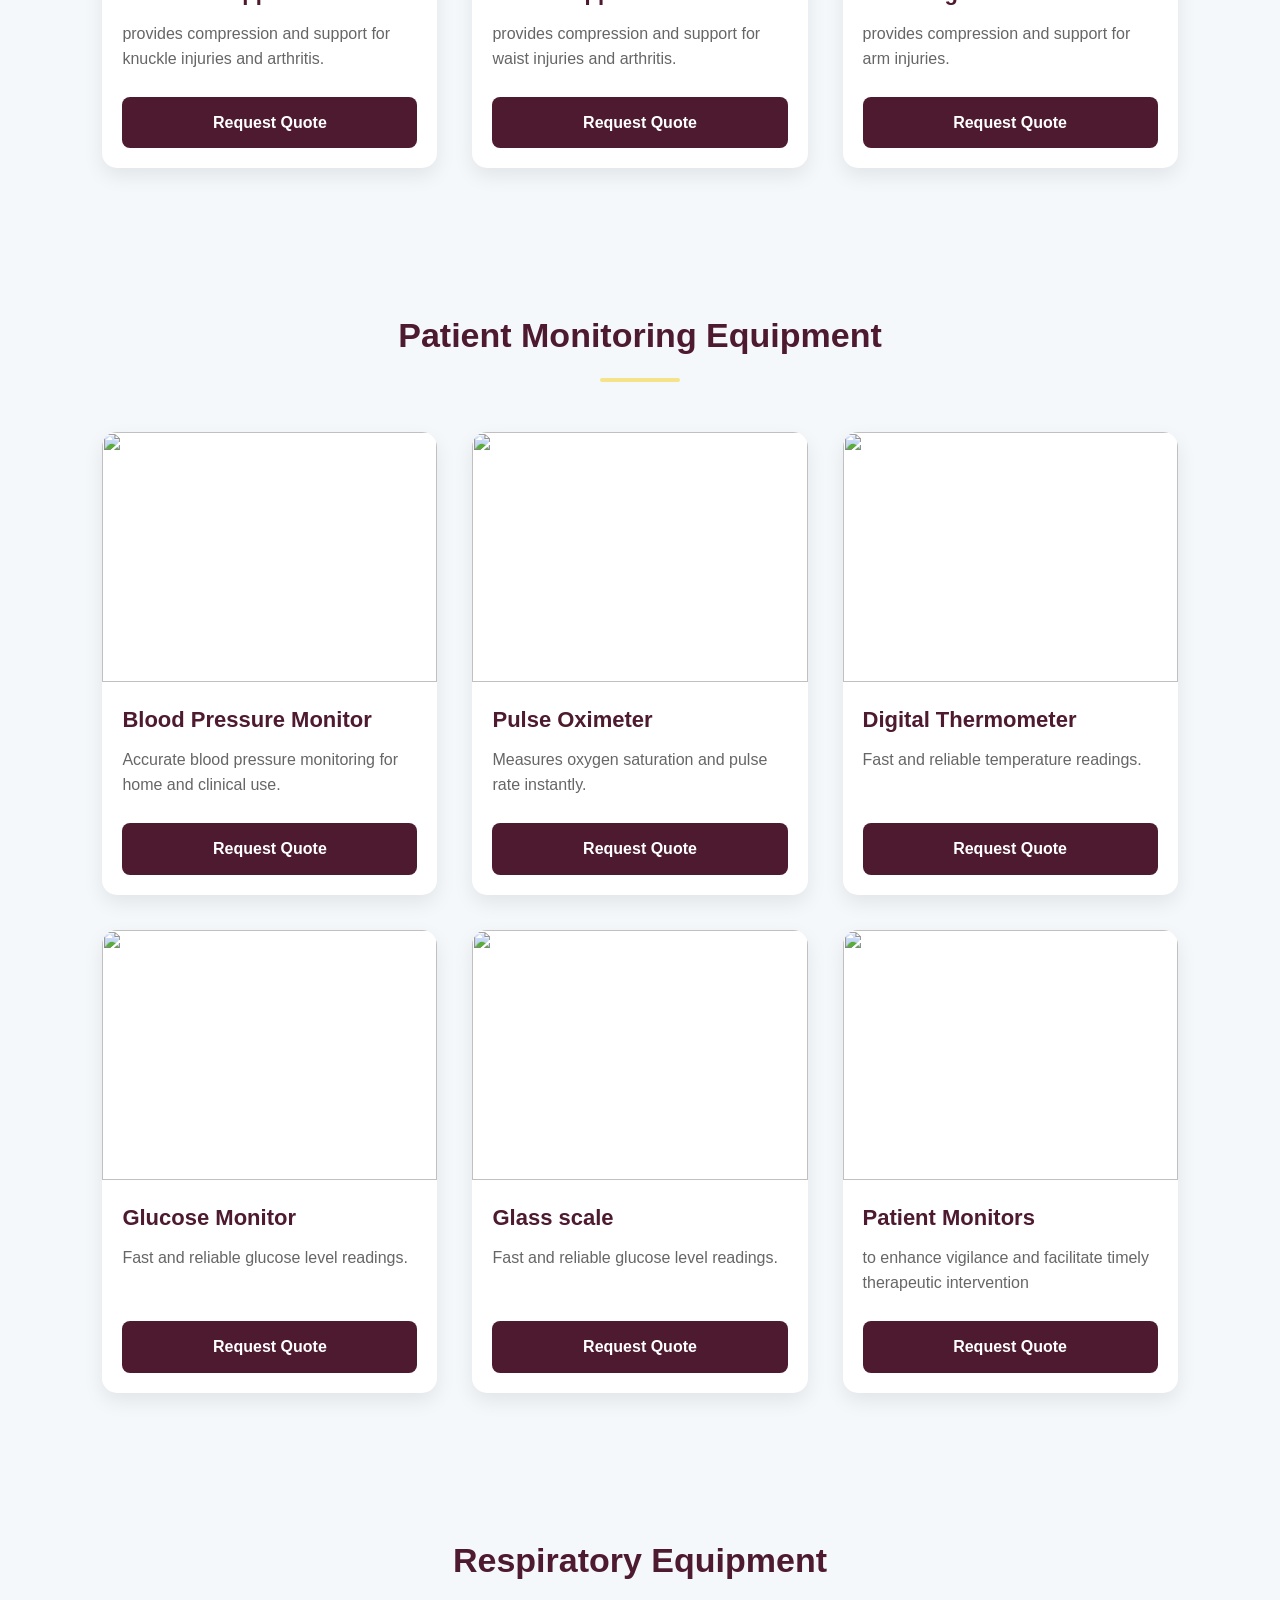
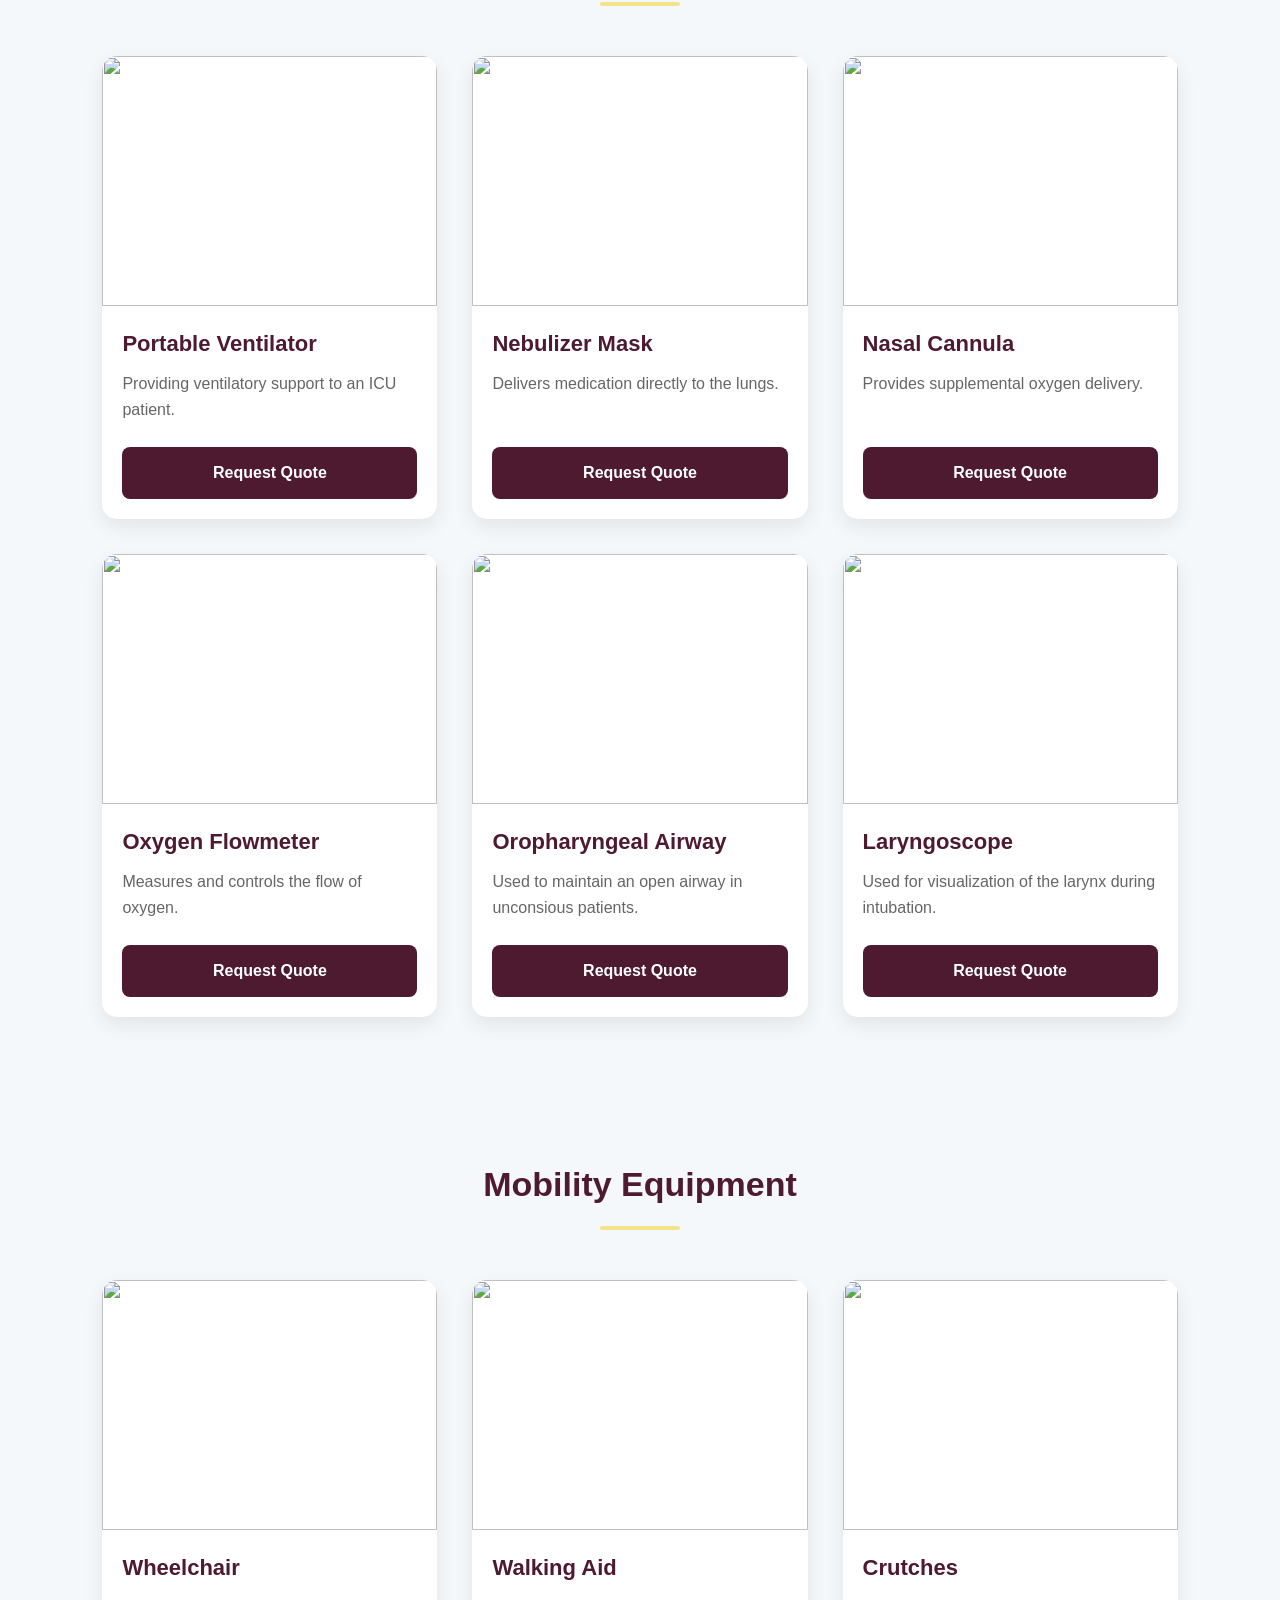
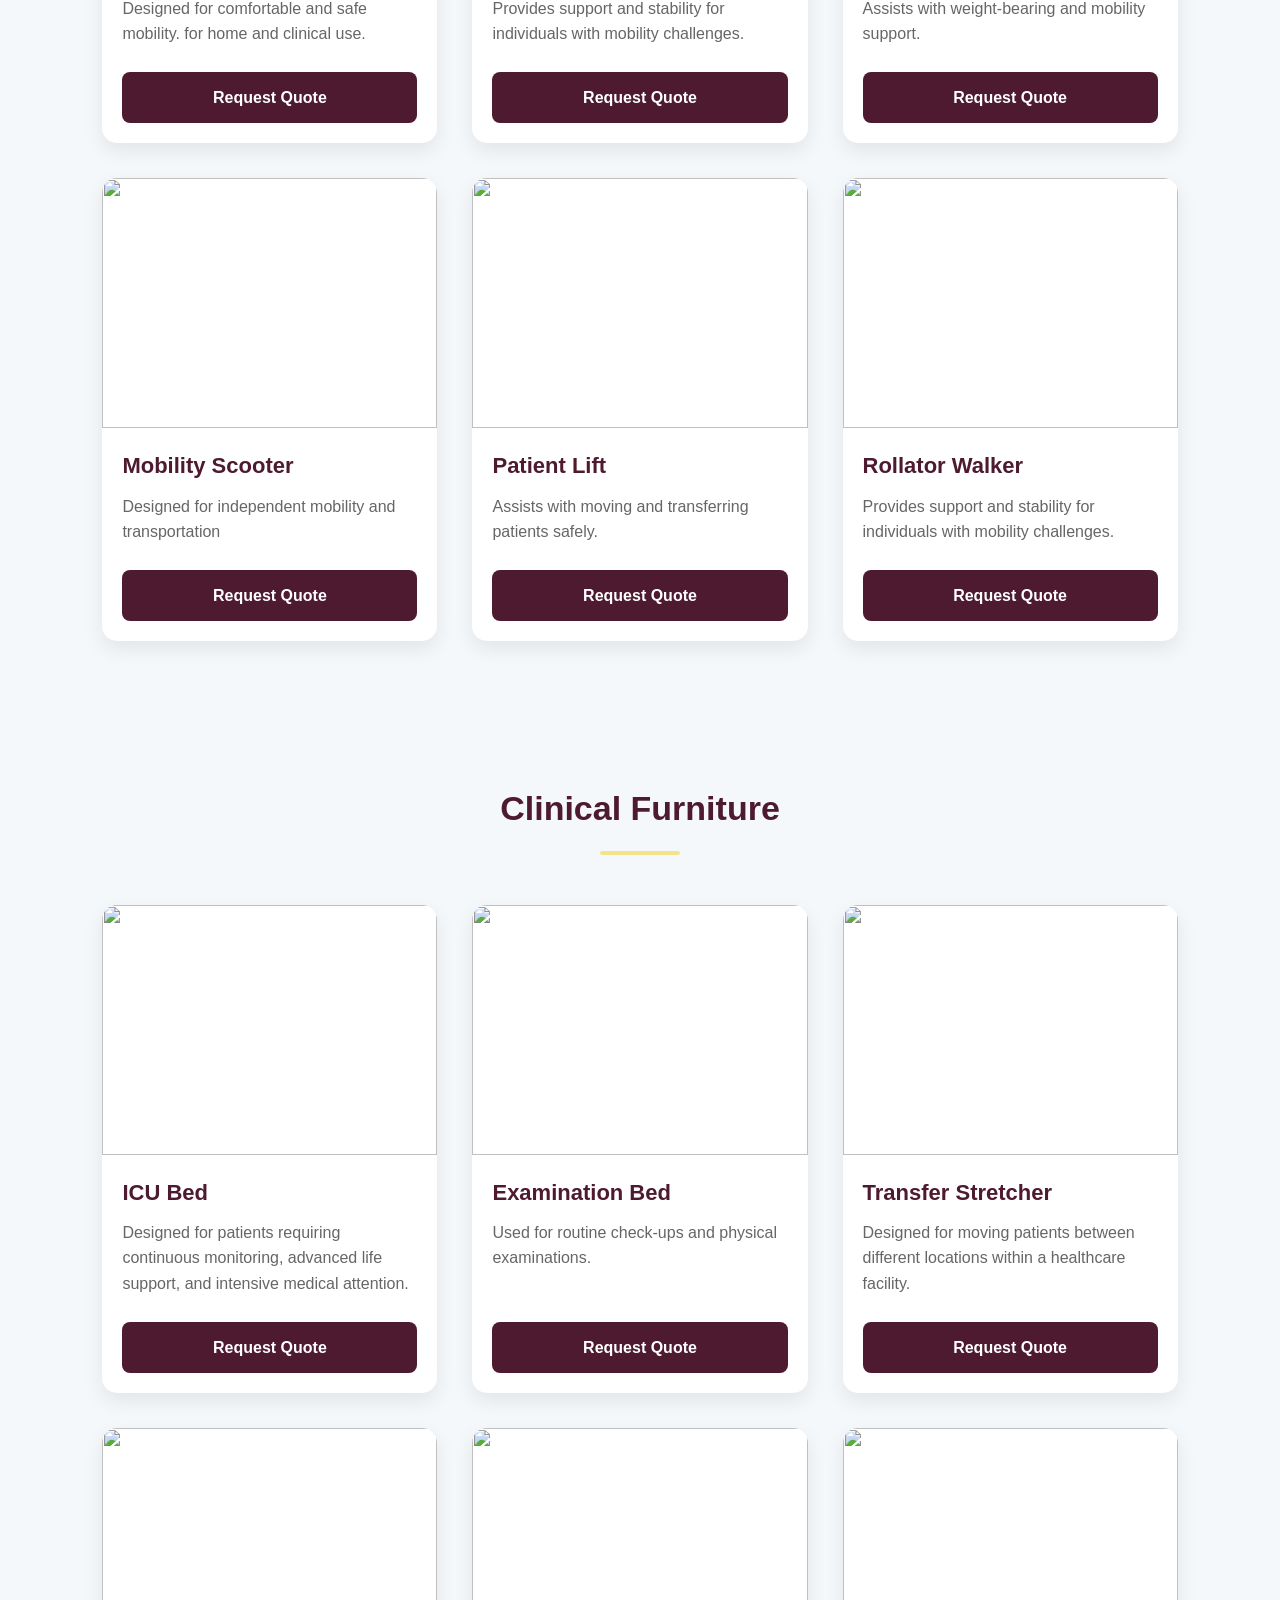
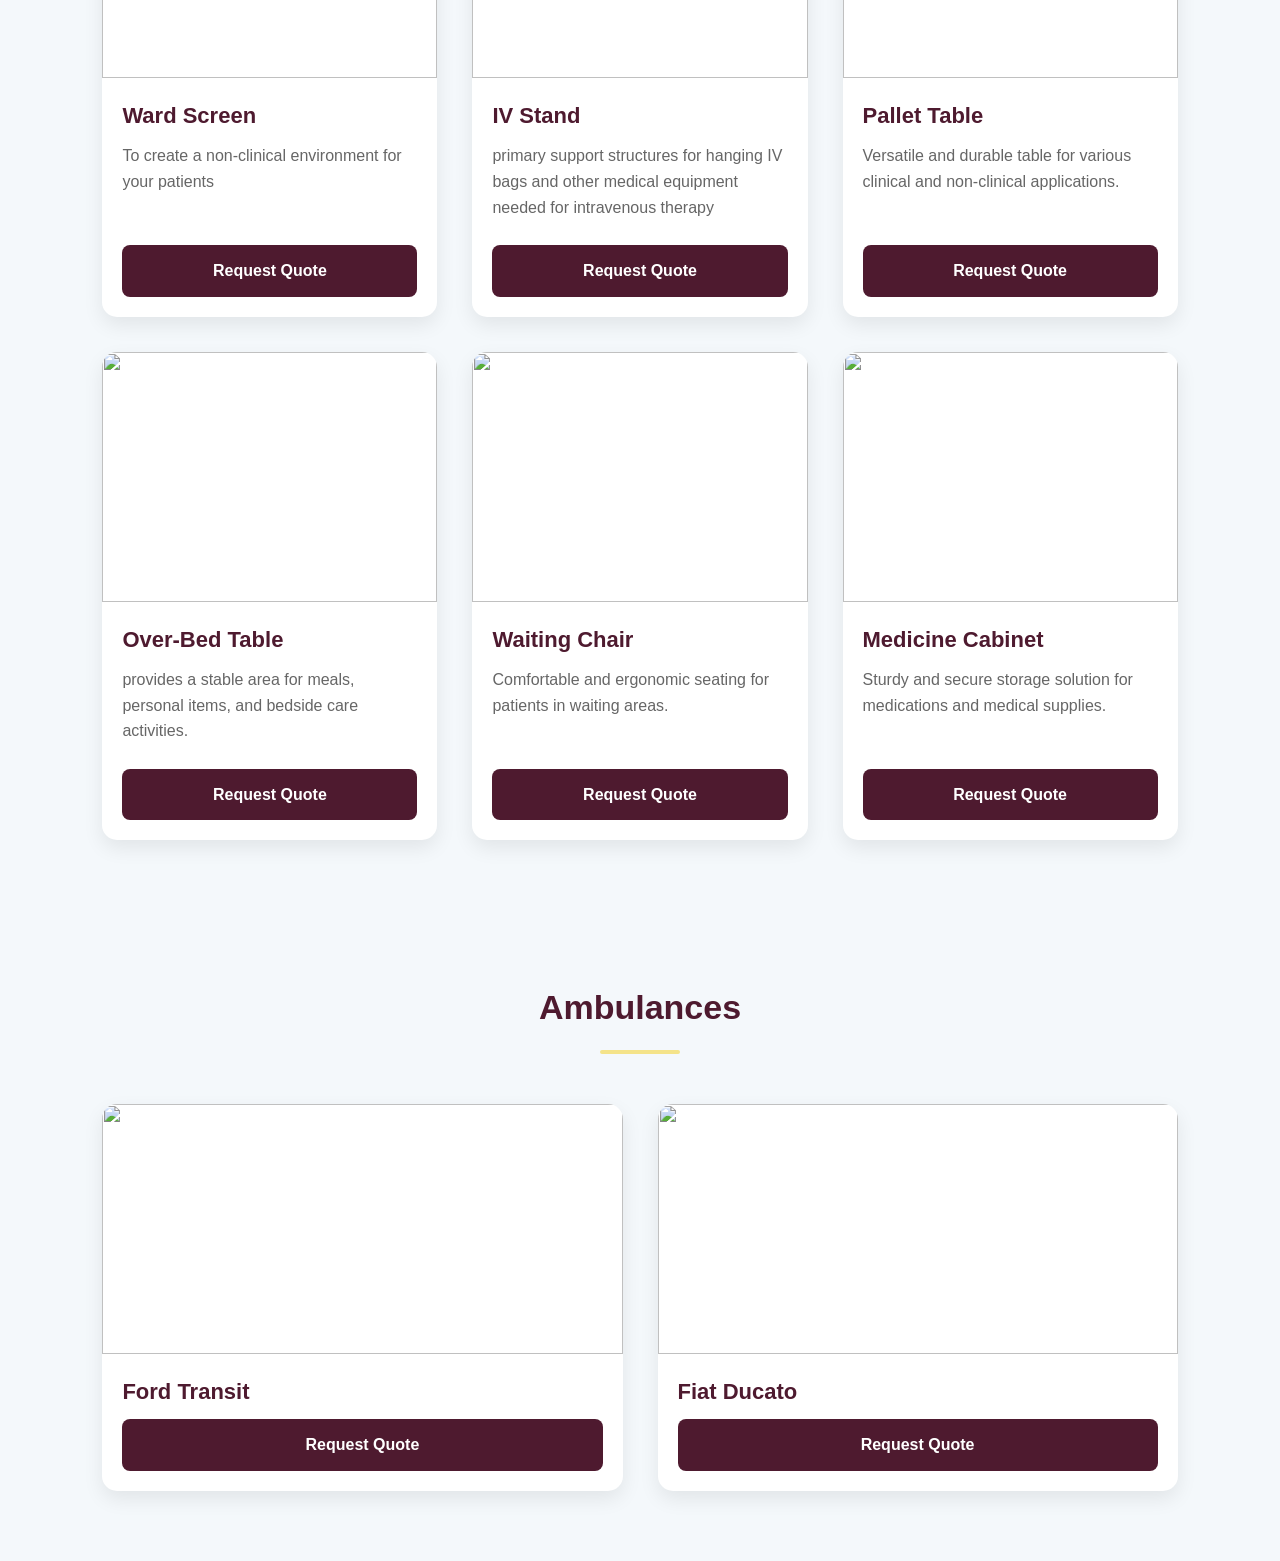
==== commit 67165adf: "Update catalogue.html" ====
--- a/catalogue.html
+++ b/catalogue.html
@@ -81,7 +81,7 @@
 <!--wrist-->
 <div class="product-card">
 
-<img src="catalogueimages/ptmimages/wristsupport.jpg">
+<img src="wristsupport.jpg">
 
 <h3>Elastic Wrist Support</h3>
 
@@ -98,7 +98,7 @@
 <!--knee-->
 <div class="product-card">
 
-<img src="catalogueimages/ptmimages/kneesupport.jpg">
+<img src="kneesupport.jpg">
 
 <h3>Knee Support</h3>
 
@@ -115,7 +115,7 @@
 <!--collar-->
 <div class="product-card">
 
-<img src="catalogueimages/ptmimages/cervicalcollar.jpg">
+<img src="cervicalcollar.jpg">
 
 <h3>Cervical Collar</h3>
 
@@ -132,7 +132,7 @@
 <!--knuckle-->
 <div class="product-card">
 
-<img src="catalogueimages/ptmimages/knucklesupport.jpg">
+<img src="knucklesupport.jpg">
 
 <h3>Knuckle Support</h3>
 
@@ -150,7 +150,7 @@
 <!--waist-->
 <div class="product-card">
 
-<img src="catalogueimages/ptmimages/waistsupport.jpg">
+<img src="waistsupport.jpg">
 
 <h3>Waist Support</h3>
 
@@ -168,7 +168,7 @@
 <!--Armsling-->
 <div class="product-card">
 
-<img src="catalogueimages/ptmimages/armsling.jpg">
+<img src="armsling.jpg">
 
 <h3>Armsling</h3>
 
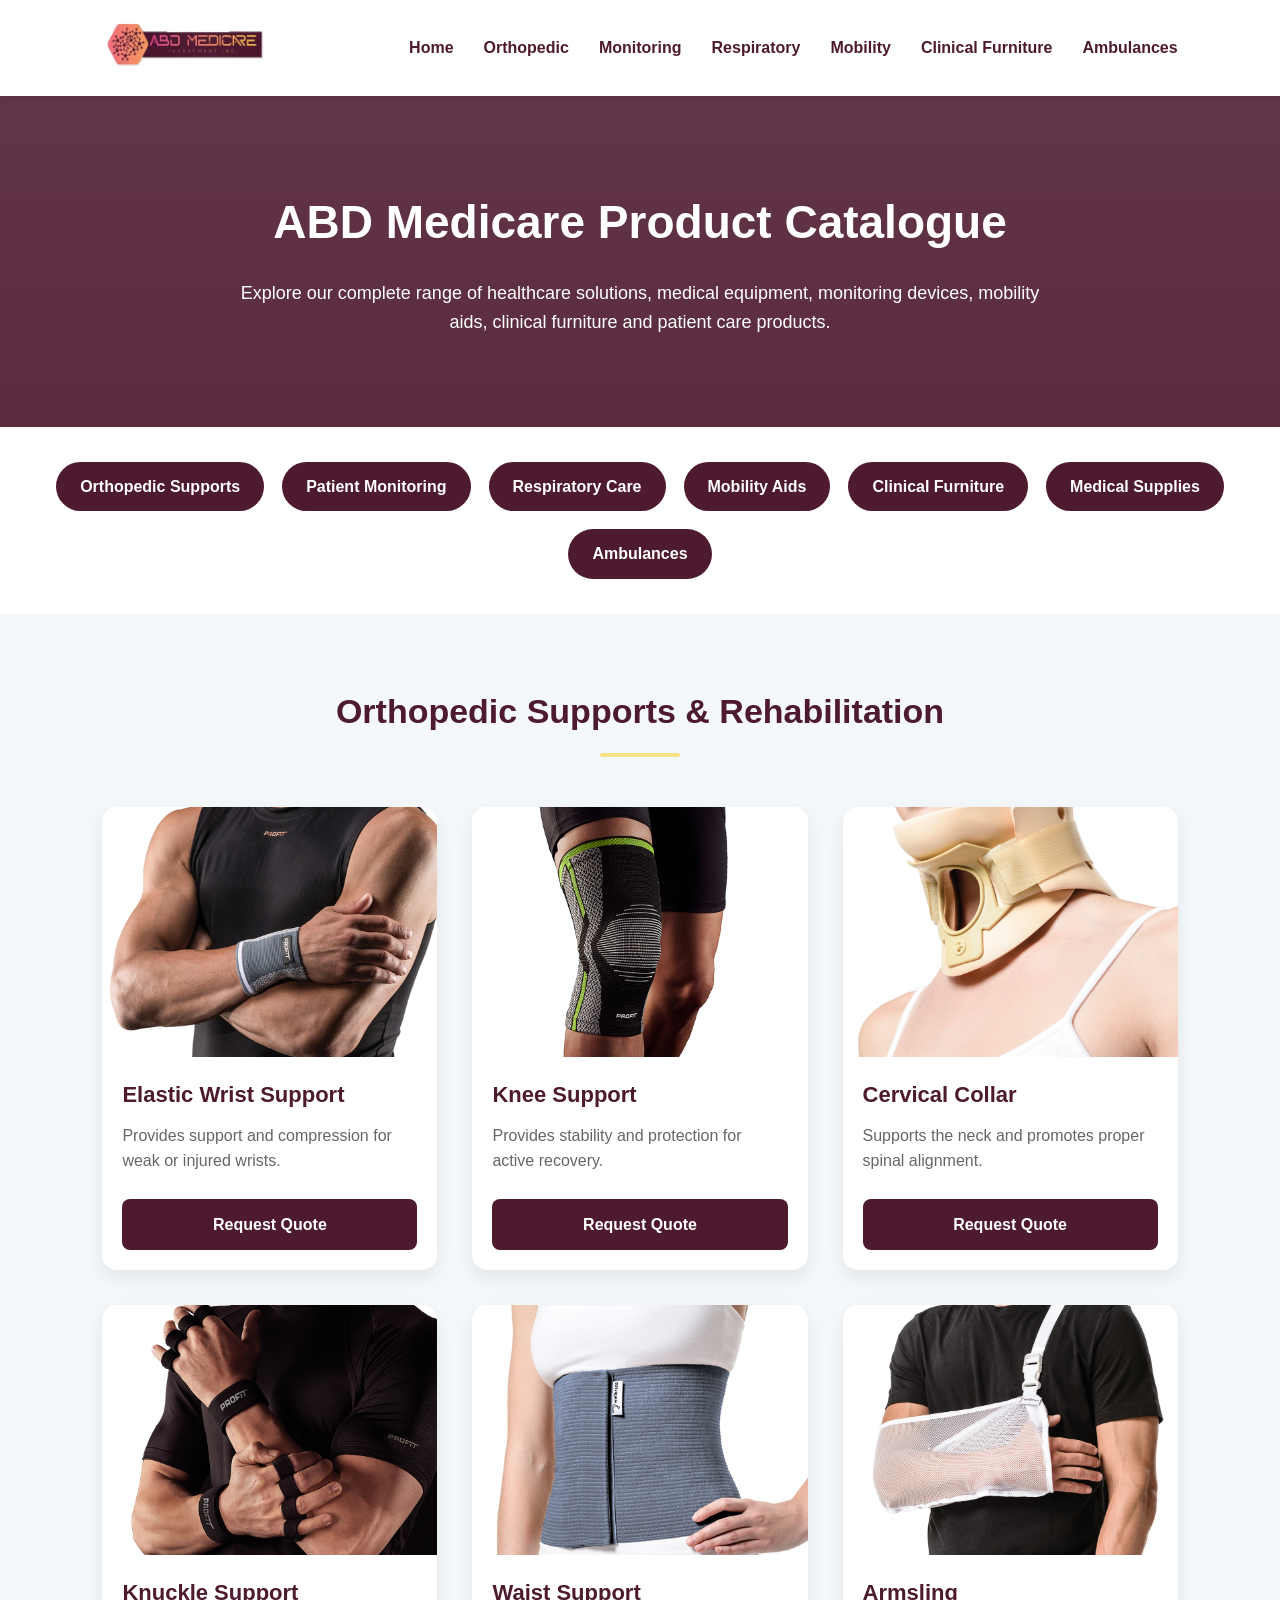
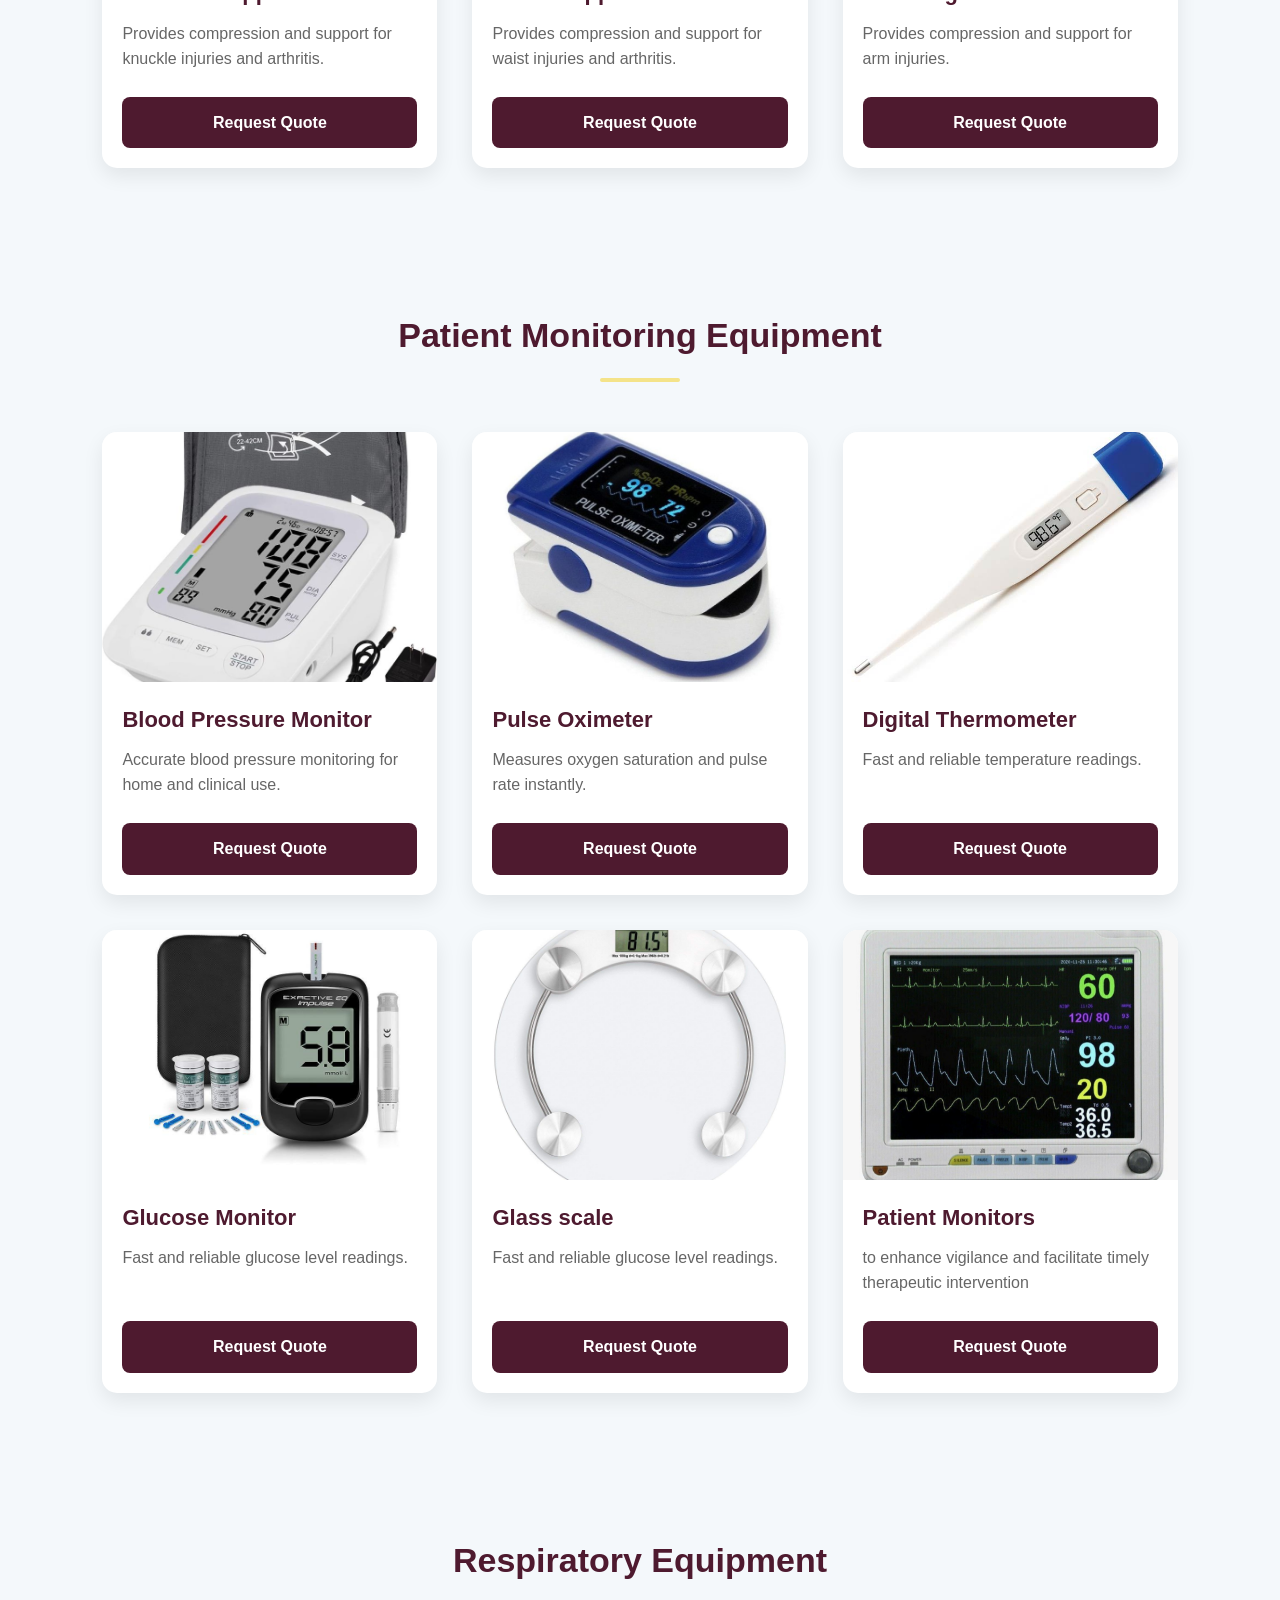
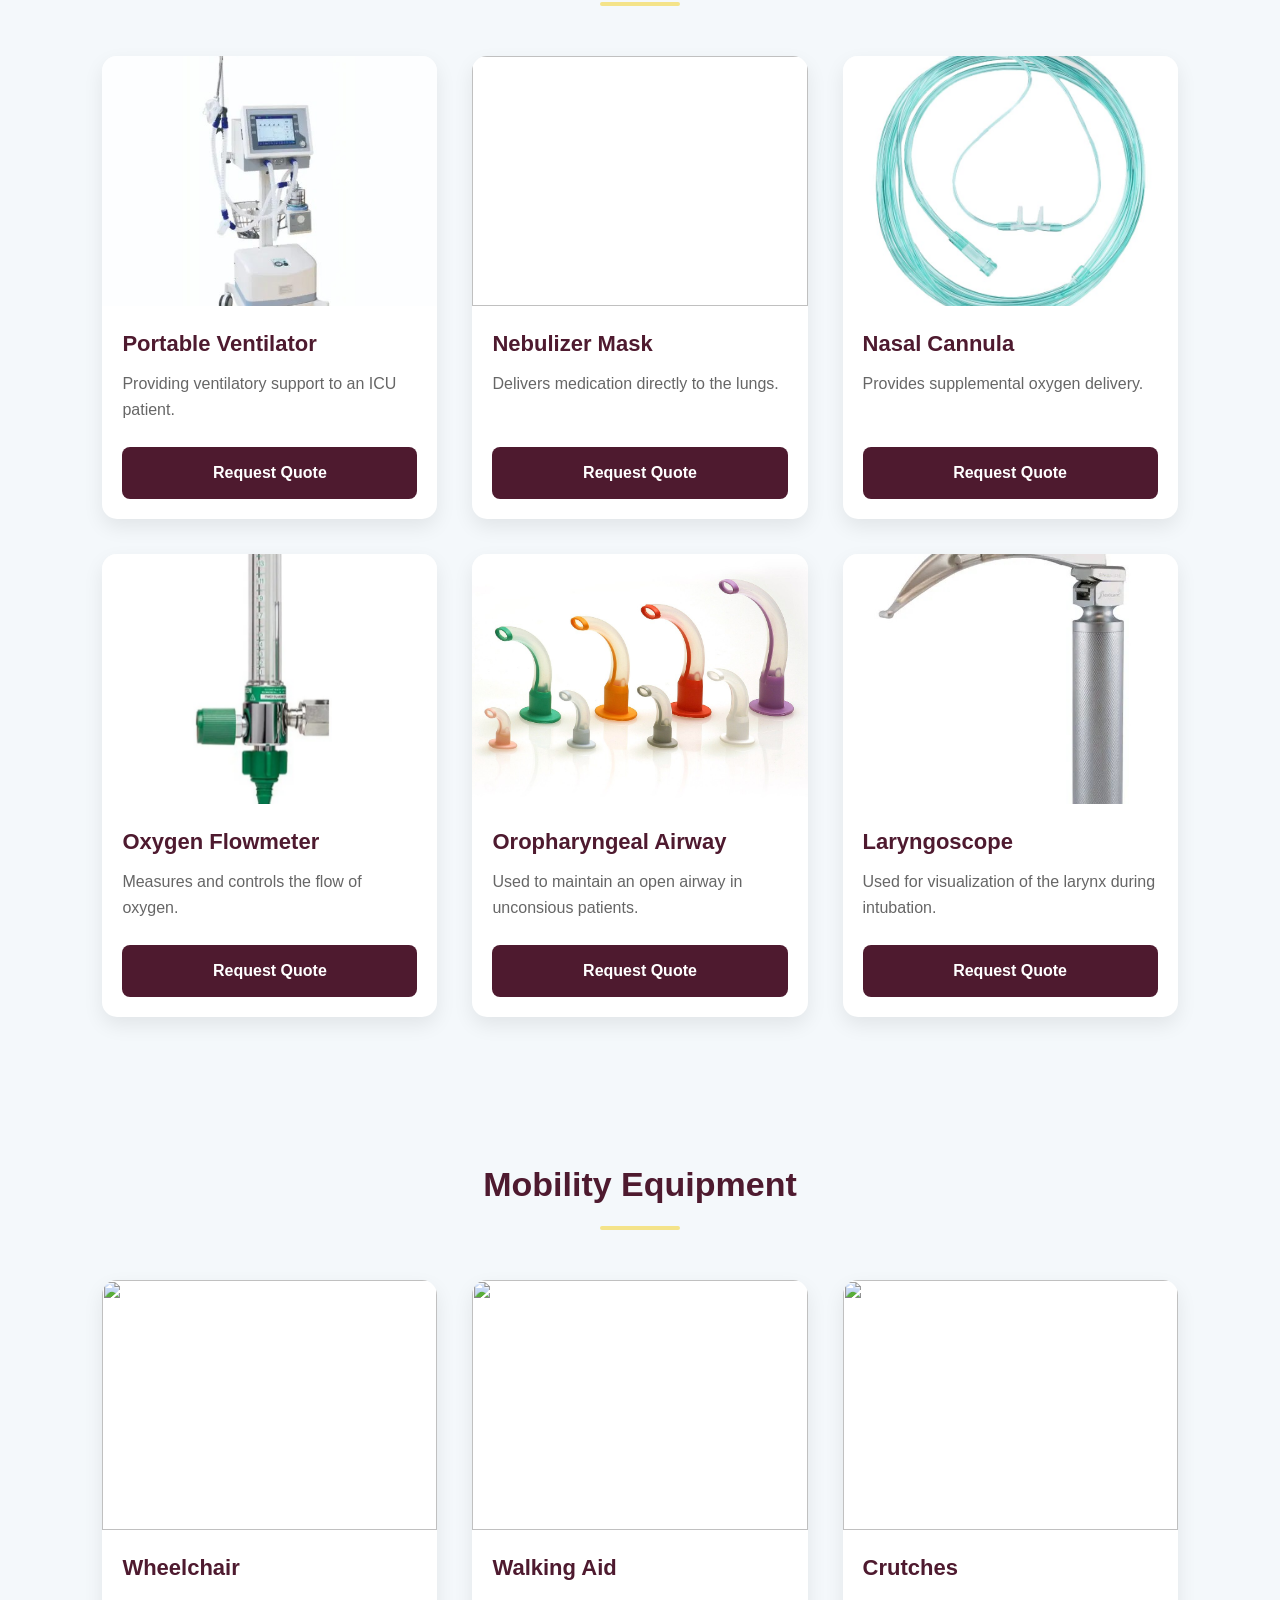
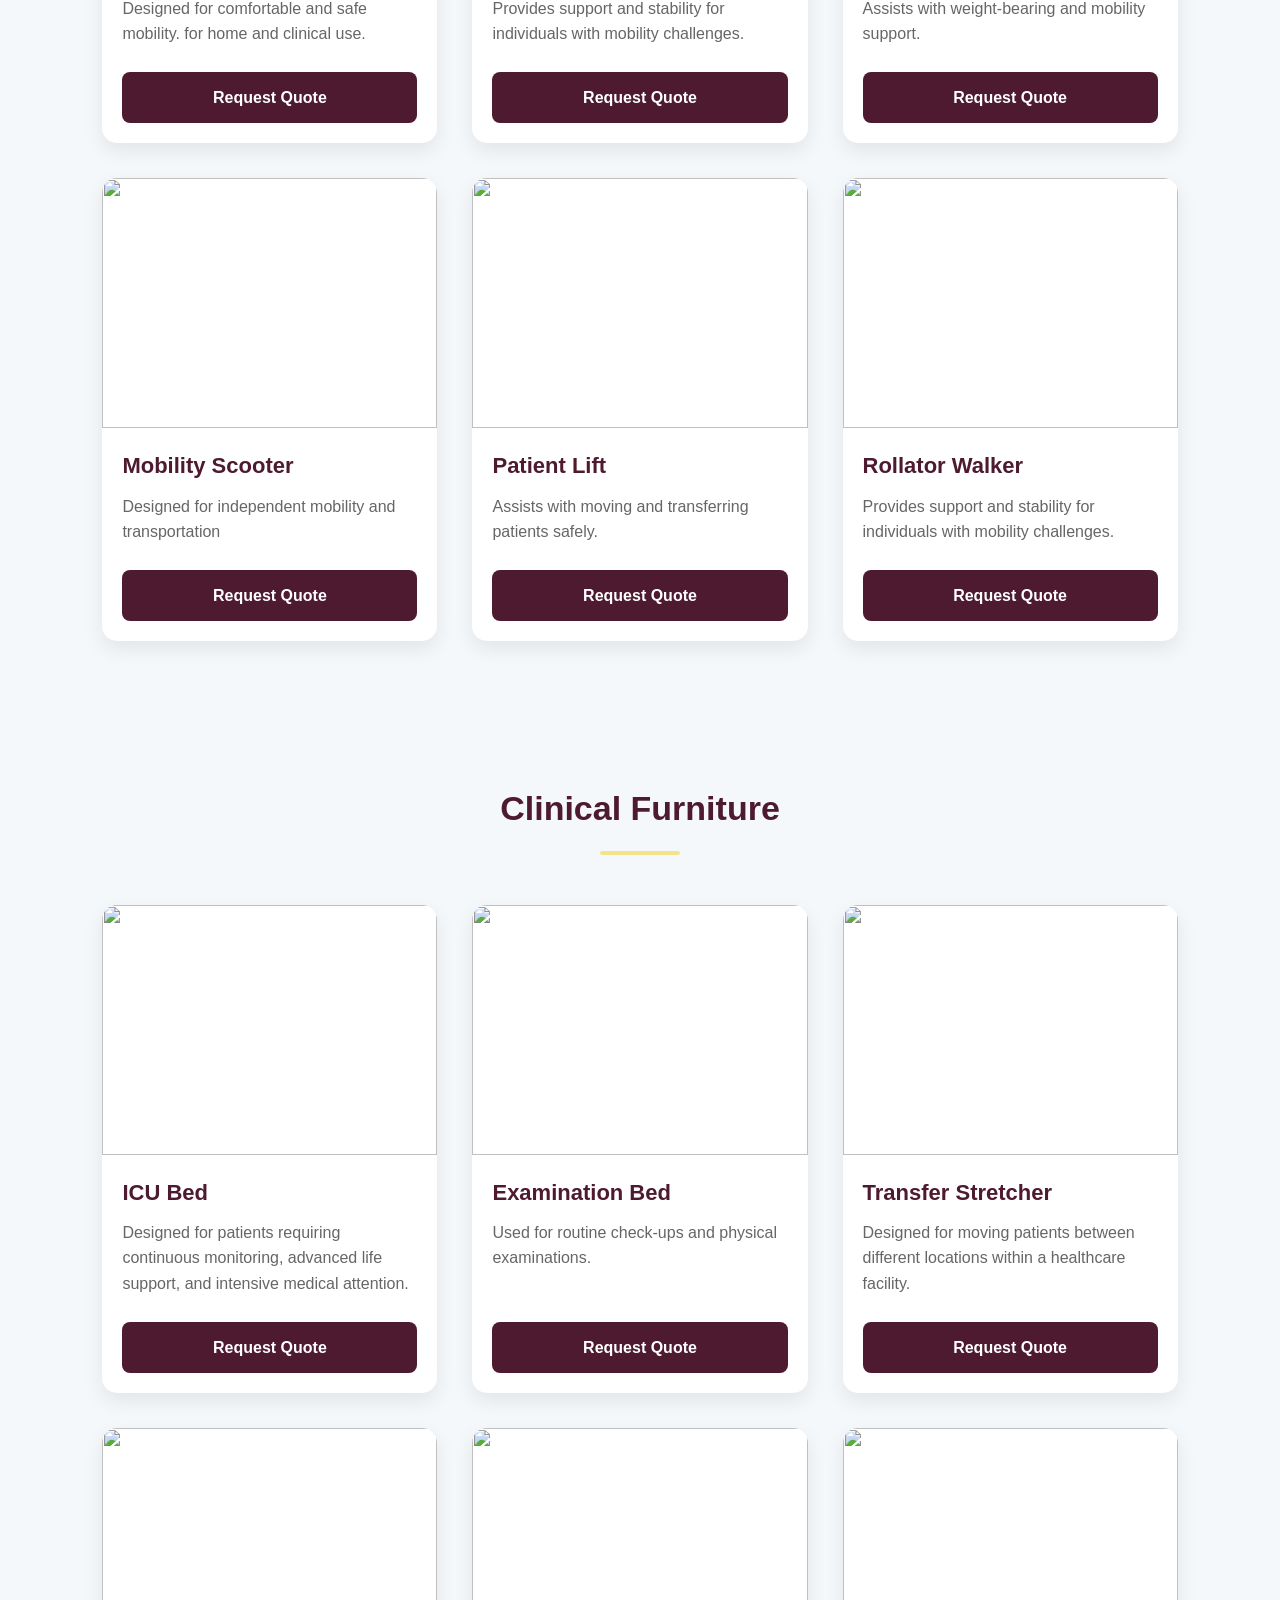
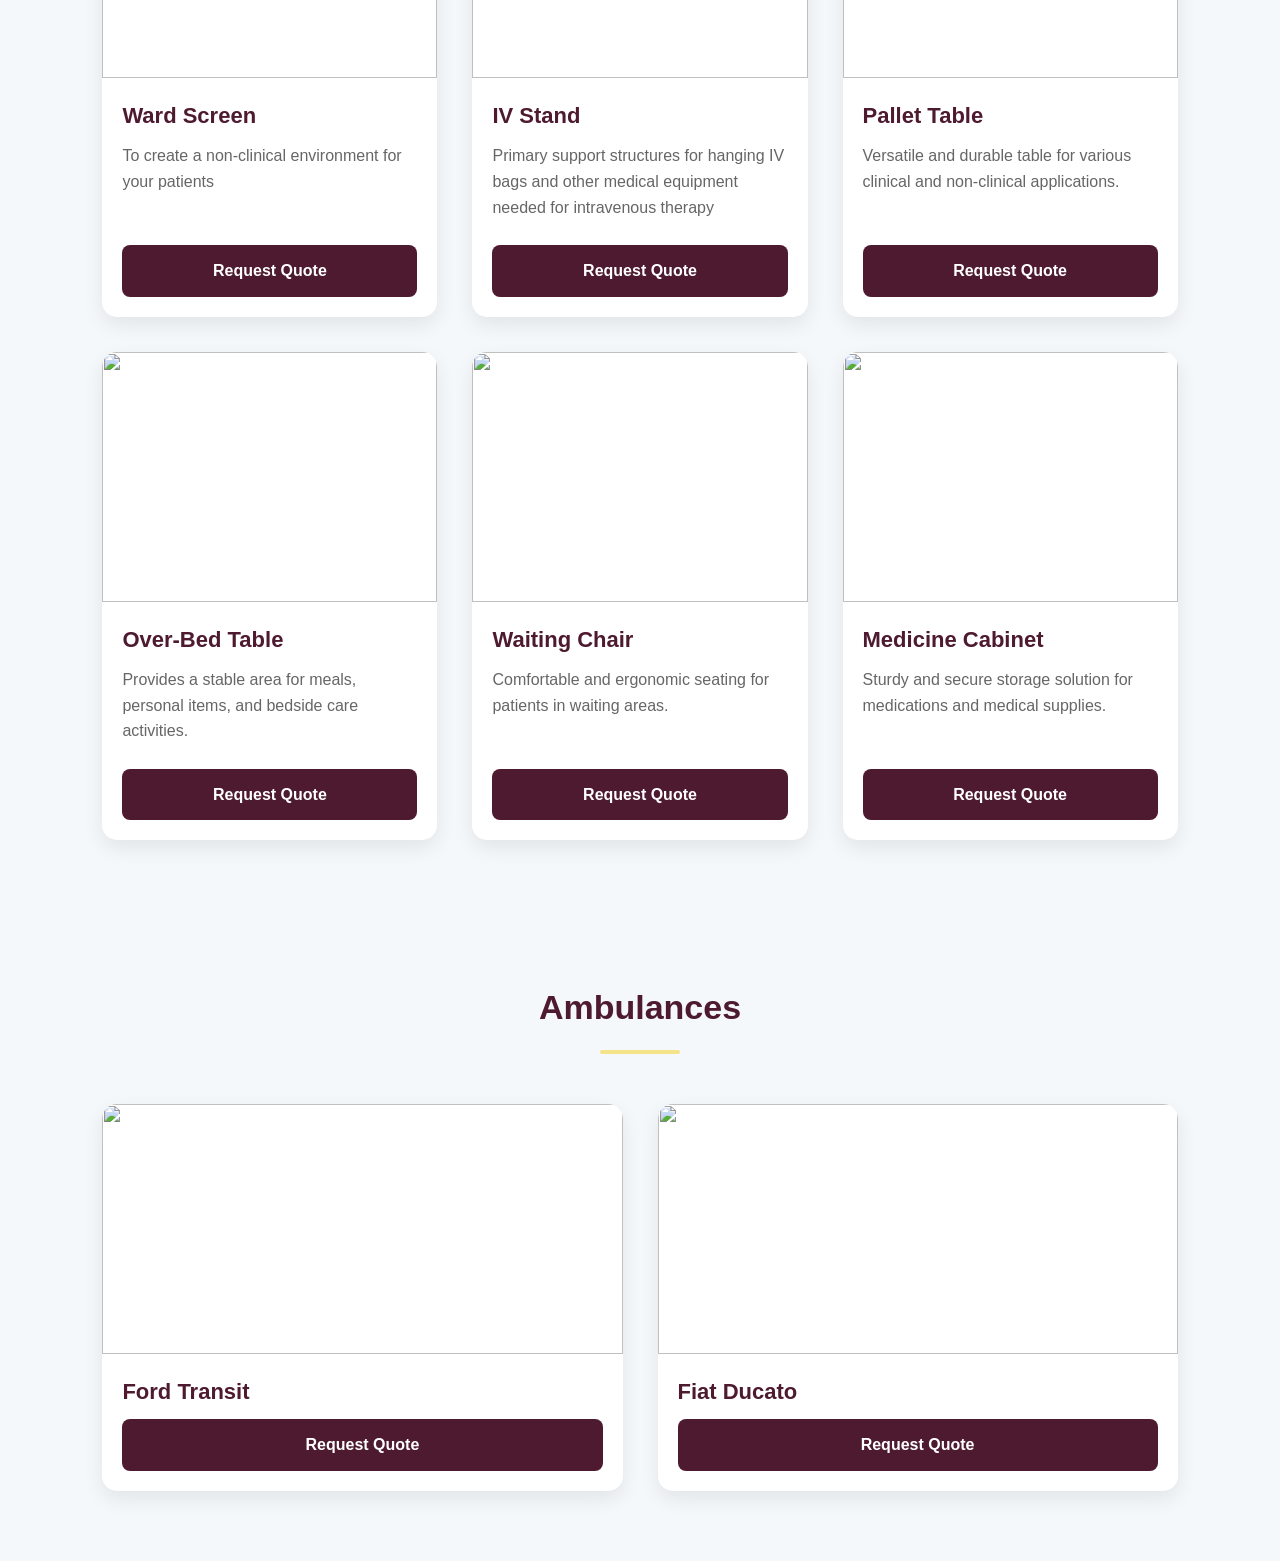
==== commit 75054532: "Update catalogue.html" ====
--- a/catalogue.html
+++ b/catalogue.html
@@ -137,7 +137,7 @@
 <h3>Knuckle Support</h3>
 
 <p>
-provides compression and support
+Provides compression and support
 for knuckle injuries and arthritis.
 </p>
 
@@ -155,7 +155,7 @@
 <h3>Waist Support</h3>
 
 <p>
-provides compression and support
+Provides compression and support
 for waist injuries and arthritis.
 </p>
 
@@ -173,7 +173,7 @@
 <h3>Armsling</h3>
 
 <p>
-provides compression and support
+Provides compression and support
 for arm injuries.
 </p>
 
@@ -195,7 +195,7 @@
 
 <div class="product-card">
 
-<img src="catalogueimages/monitoringimages/bp-monitor1.jpg">
+<img src="bp-monitor1.jpg">
 
 <h3>Blood Pressure Monitor</h3>
 
@@ -212,7 +212,7 @@
 
 <div class="product-card">
 
-<img src="catalogueimages/monitoringimages/pulse-oximeter.jpg">
+<img src="pulse-oximeter.jpg">
 
 <h3>Pulse Oximeter</h3>
 
@@ -229,7 +229,7 @@
 
 <div class="product-card">
 
-<img src="catalogueimages/monitoringimages/digital-thermometer.jpg">
+<img src="digital-thermometer.jpg">
 
 <h3>Digital Thermometer</h3>
 
@@ -245,7 +245,7 @@
 
 <div class="product-card">
 
-<img src="catalogueimages/monitoringimages/bloodglucose-meter.jpg">
+<img src="bloodglucose-meter.jpg">
 
 <h3>Glucose Monitor</h3>
 
@@ -261,7 +261,7 @@
 
 <div class="product-card">
 
-<img src="catalogueimages/monitoringimages/glassscale.jpg">
+<img src="glassscale.jpg">
 
 <h3>Glass scale</h3>
 
@@ -277,7 +277,7 @@
 
 <div class="product-card">
 
-<img src="catalogueimages/monitoringimages/patient-monitoring.jpeg">
+<img src="patient-monitoring.jpeg">
 
 <h3>Patient Monitors</h3>
 
@@ -308,7 +308,7 @@
 
 <div class="product-card">
 
-<img src="catalogueimages/respiratoryimages/portable-ventilator.jpg">
+<img src="portable-ventilator.jpg">
 
 <h3>Portable Ventilator</h3>
 
@@ -324,7 +324,7 @@
 
 <div class="product-card">
 
-<img src="catalogueimages/respiratoryimages/nebulizer-mask.jpg">
+<img nebulizer-mask.jpg">
 
 <h3>Nebulizer Mask</h3>
 
@@ -342,7 +342,7 @@
 
 <div class="product-card">
 
-<img src="catalogueimages/respiratoryimages/nasal-cannula1.jpg">
+<img src="nasal-cannula1.jpg">
 
 <h3>Nasal Cannula</h3>
 
@@ -358,7 +358,7 @@
 
 <div class="product-card">
 
-<img src="catalogueimages/respiratoryimages/oxygen-flowmeter.jpg">
+<img src="oxygen-flowmeter.jpg">
 
 <h3>Oxygen Flowmeter</h3>
 
@@ -374,7 +374,7 @@
 
 <div class="product-card">
 
-<img src="catalogueimages/respiratoryimages/oropharyngeal-tube.jpg">
+<img src="oropharyngeal-tube.jpg">
 
 <h3>Oropharyngeal Airway</h3>
 
@@ -390,7 +390,7 @@
 
 <div class="product-card">
 
-<img src="catalogueimages/respiratoryimages/Laryngoscope.jpg">
+<img src="Laryngoscope.jpg">
 
 <h3>Laryngoscope</h3>
 
@@ -418,7 +418,7 @@
 
 <div class="product-card">
 
-<img src="catalogueimages/mobilityimages/wheelchair.jpg">
+<img src="wheelchair.jpg">
 
 <h3>Wheelchair</h3>
 
@@ -435,7 +435,7 @@
 
 <div class="product-card">
 
-<img src="catalogueimages/mobilityimages/walking-aid.jpg">
+<img src="walking-aid.jpg">
 
 <h3>Walking Aid</h3>
 
@@ -451,7 +451,7 @@
 
 <div class="product-card">
 
-<img src="catalogueimages/mobilityimages/crutches.jpg">
+<img src="crutches.jpg">
 
 <h3>Crutches</h3>
 
@@ -467,7 +467,7 @@
 
 <div class="product-card">
 
-<img src="catalogueimages/mobilityimages/mobility-scooter.jpg">
+<img src="mobility-scooter.jpg">
 
 <h3>Mobility Scooter</h3>
 
@@ -484,7 +484,7 @@
 
 <div class="product-card">
 
-<img src="catalogueimages/mobilityimages/patient-lift.jpg">
+<img src="patient-lift.jpg">
 
 <h3>Patient Lift</h3>
 
@@ -501,7 +501,7 @@
 
 <div class="product-card">
 
-<img src="catalogueimages/mobilityimages/rollator-walker.jpg">
+<img src="rollator-walker.jpg">
 
 <h3>Rollator Walker</h3>
 
@@ -528,7 +528,7 @@
 
 <div class="product-card">
 
-<img src="catalogueimages/furnitureimages/icubed1.jpg">
+<img src="icubed1.jpg">
 
 <h3>ICU Bed</h3>
 
@@ -545,7 +545,7 @@
 
 <div class="product-card">
 
-<img src="catalogueimages/furnitureimages/examinationbed1.jpg">
+<img src="examinationbed1.jpg">
 
 <h3>Examination Bed</h3>
 
@@ -561,7 +561,7 @@
 
 <div class="product-card">
 
-<img src="catalogueimages/furnitureimages/transferstretcher.jpg">
+<img src="transferstretcher.jpg">
 
 <h3>Transfer Stretcher</h3>
 
@@ -578,7 +578,7 @@
 
 <div class="product-card">
 
-<img src="catalogueimages/furnitureimages/wardscreen.jpg">
+<img src="wardscreen.jpg">
 
 <h3>Ward Screen</h3>
 
@@ -594,23 +594,23 @@
 
 <div class="product-card">
 
-<img src="catalogueimages/furnitureimages/ivstand.jpg">
+<img src="ivstand.jpg">
 
 <h3>IV Stand</h3>
 
 <p>
-primary support structures for hanging IV bags and other medical equipment needed for intravenous therapy
-</p>
-
-<a href="index.html#contact">
-Request Quote
-</a>
-
-</div>
-
-<div class="product-card">
-
-<img src="catalogueimages/furnitureimages/palletetable.jpg">
+Primary support structures for hanging IV bags and other medical equipment needed for intravenous therapy
+</p>
+
+<a href="index.html#contact">
+Request Quote
+</a>
+
+</div>
+
+<div class="product-card">
+
+<img src="palletetable.jpg">
 
 <h3>Pallet Table</h3>
 
@@ -626,23 +626,23 @@
 
 <div class="product-card">
 
-<img src="catalogueimages/furnitureimages/overbedtable.jpg">
+<img src="overbedtable.jpg">
 
 <h3>Over-Bed Table</h3>
 
 <p>
-provides a stable area for meals, personal items, and bedside care activities.
-</p>
-
-<a href="index.html#contact">
-Request Quote
-</a>
-
-</div>
-
-<div class="product-card">
-
-<img src="catalogueimages/furnitureimages/waitingchair.jpg">
+Provides a stable area for meals, personal items, and bedside care activities.
+</p>
+
+<a href="index.html#contact">
+Request Quote
+</a>
+
+</div>
+
+<div class="product-card">
+
+<img src="waitingchair.jpg">
 
 <h3>Waiting Chair</h3>
 
@@ -658,7 +658,7 @@
 
 <div class="product-card">
 
-<img src="catalogueimages/furnitureimages/medicinecabinet.jpg">
+<img src="medicinecabinet.jpg">
 
 <h3>Medicine Cabinet</h3>
 
@@ -685,7 +685,7 @@
 
 <div class="product-card">
 
-<img src="catalogueimages/ambulanceimages/ambulancevan.jpg">
+<img src="ambulancevan.jpg">
 
 <h3>Ford Transit</h3>
 
@@ -698,7 +698,7 @@
 
 <div class="product-card">
 
-<img src="catalogueimages/ambulanceimages/ambulace.jpg">
+<img src="ambulace.jpg">
 
 <h3>Fiat Ducato</h3>
 
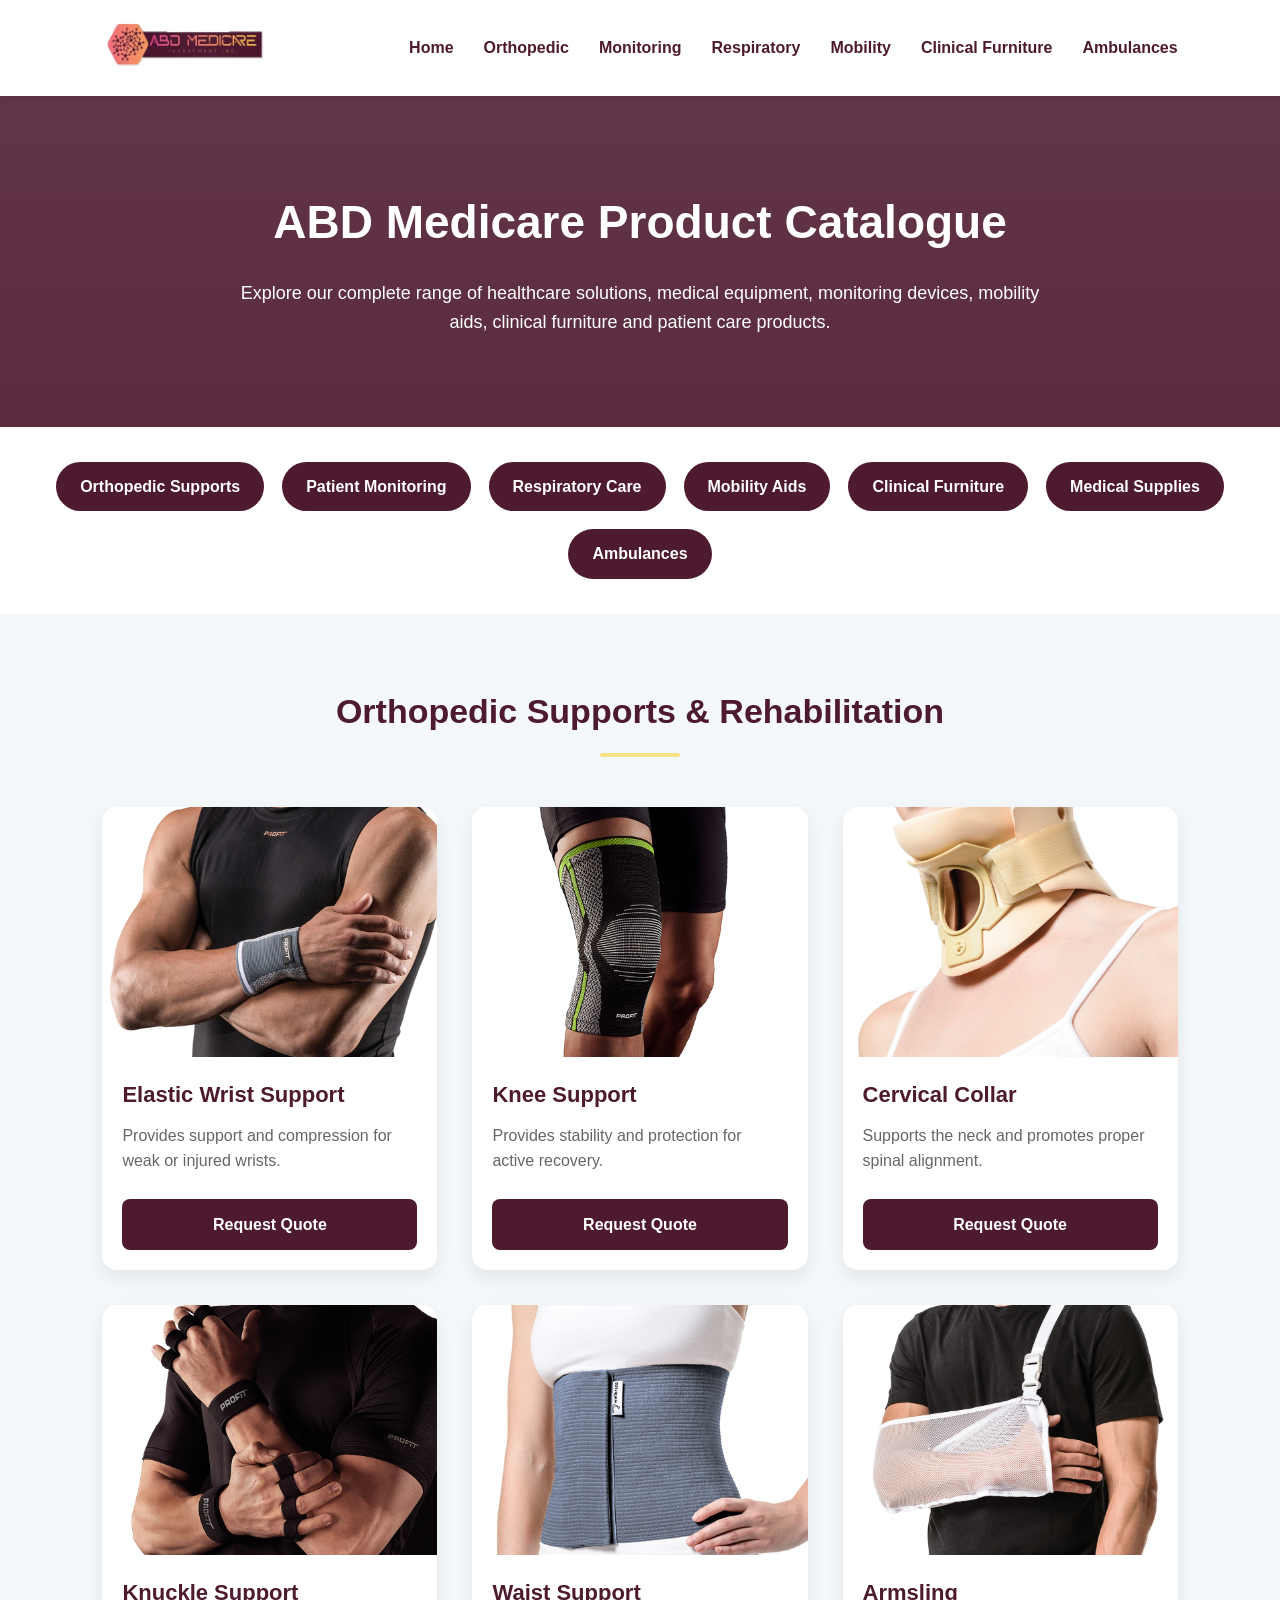
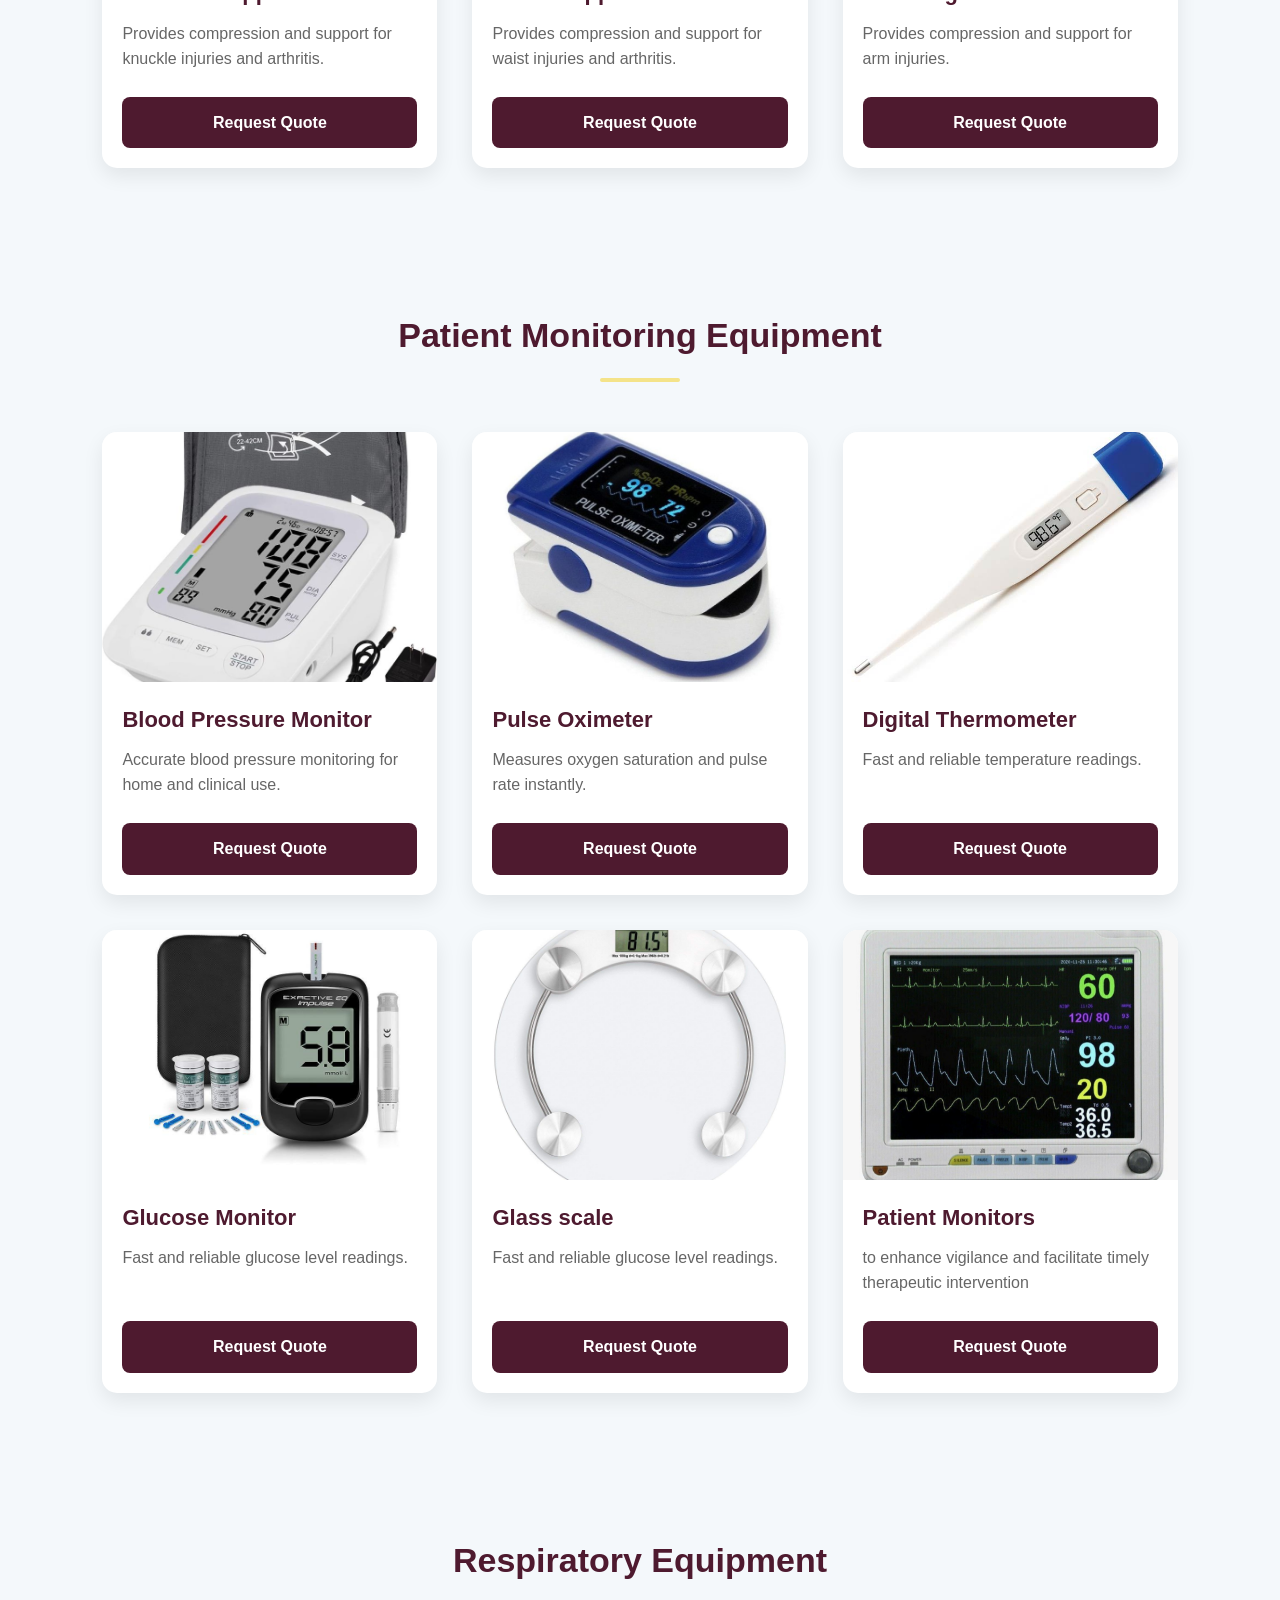
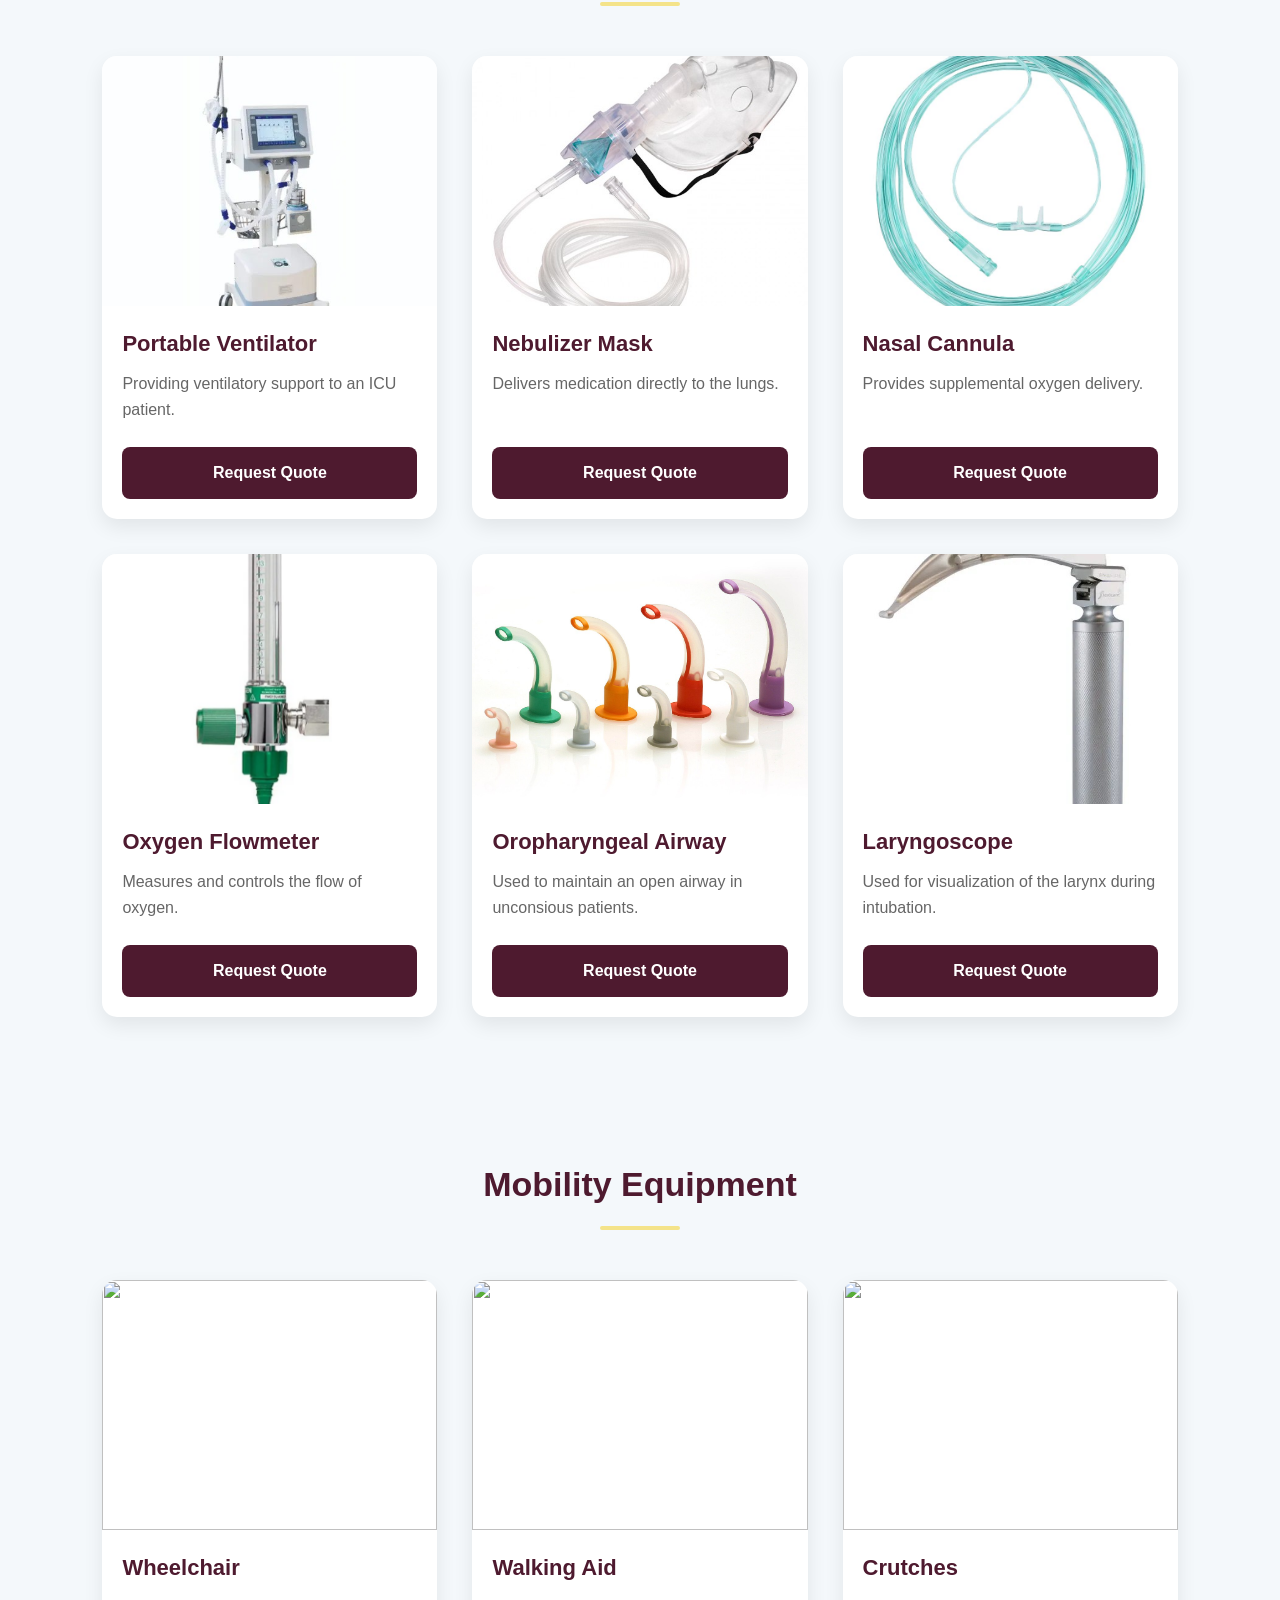
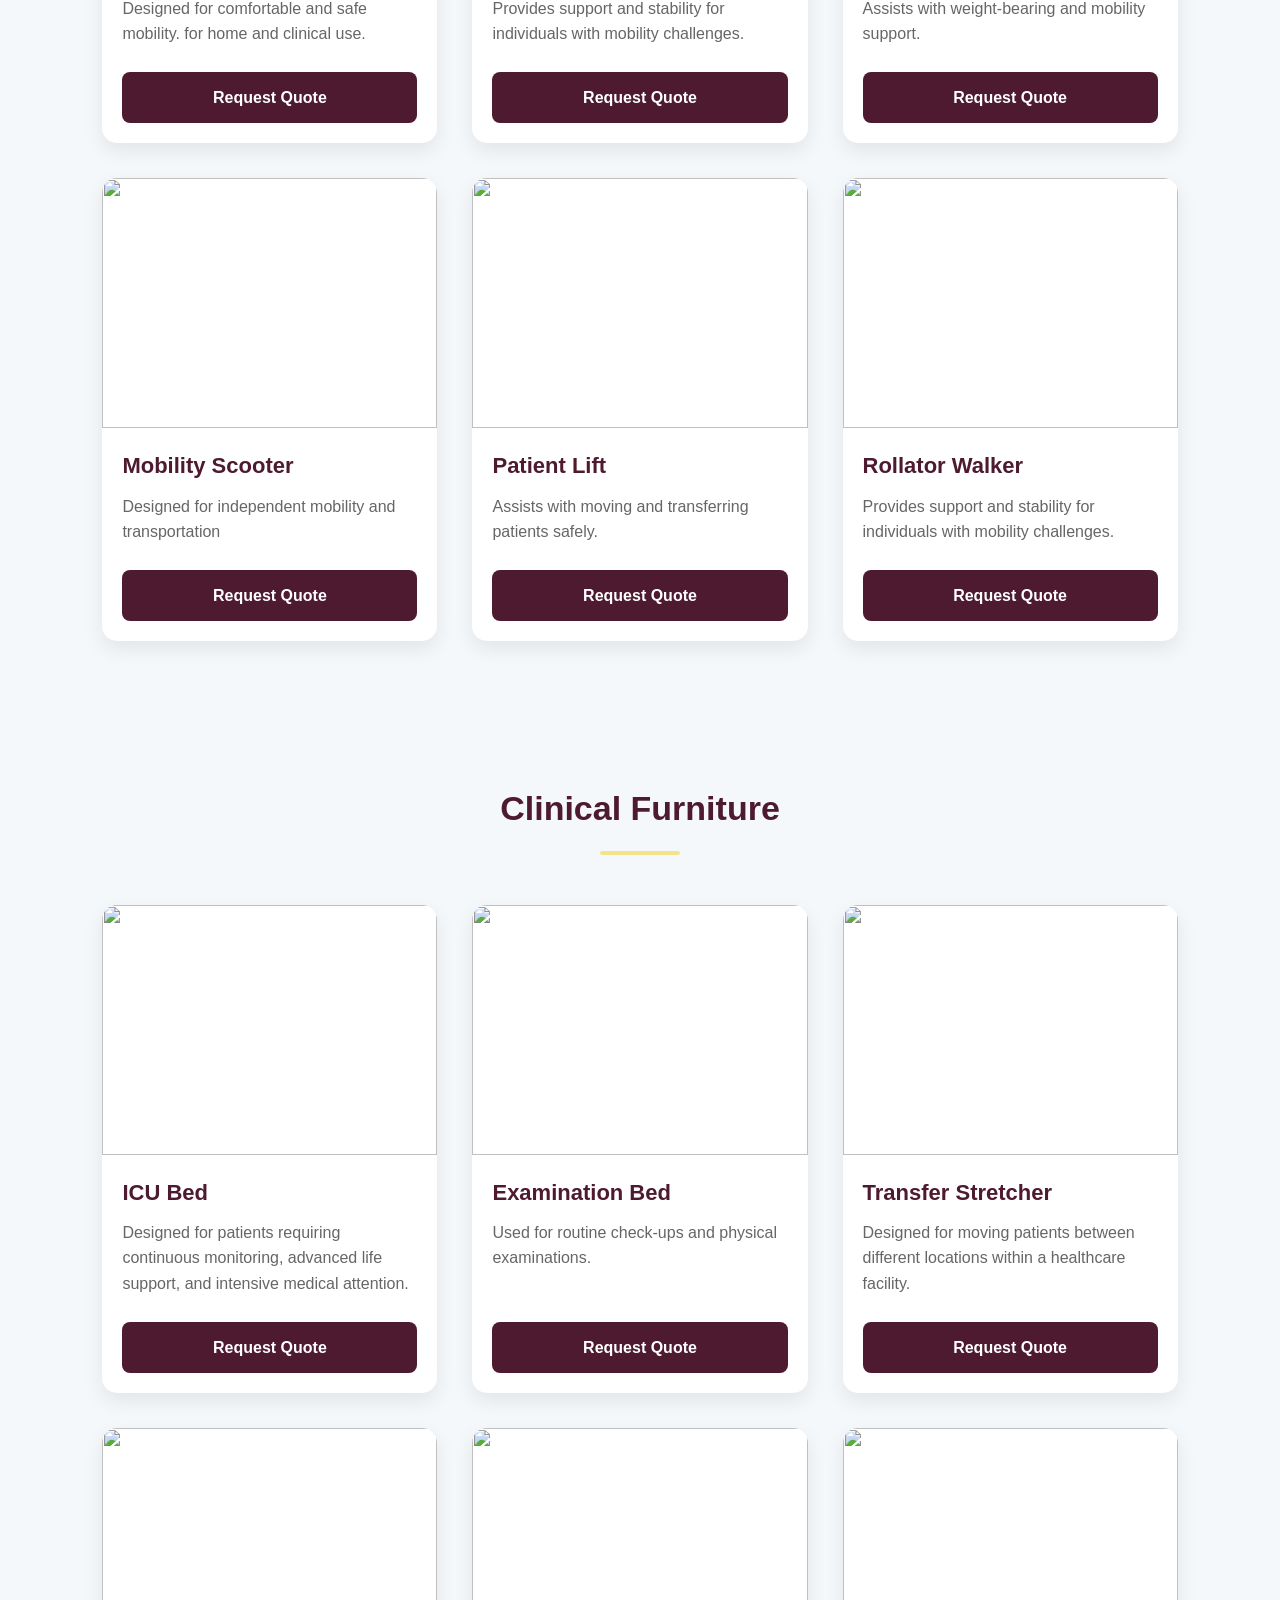
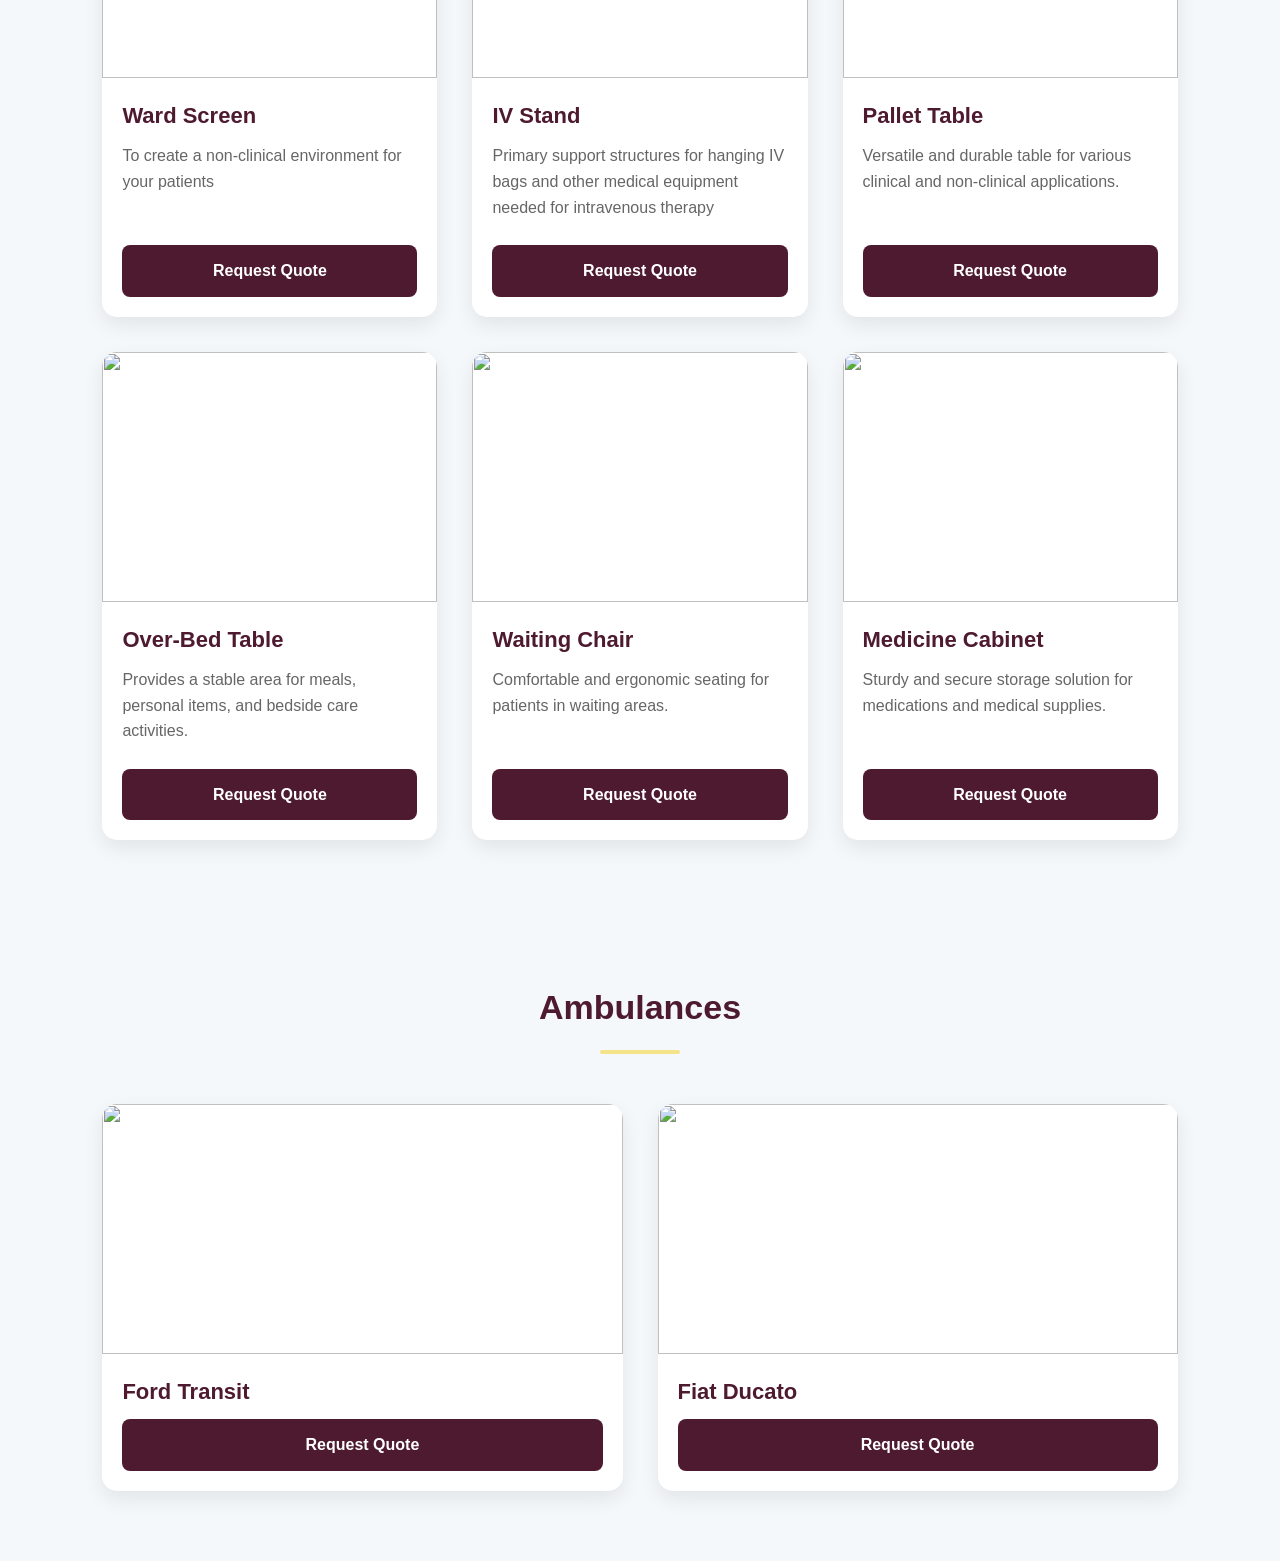
==== commit ab70a13f: "Update catalogue.html" ====
--- a/catalogue.html
+++ b/catalogue.html
@@ -324,7 +324,7 @@
 
 <div class="product-card">
 
-<img nebulizer-mask.jpg">
+<img src="nebulizer-mask.jpg">
 
 <h3>Nebulizer Mask</h3>
 
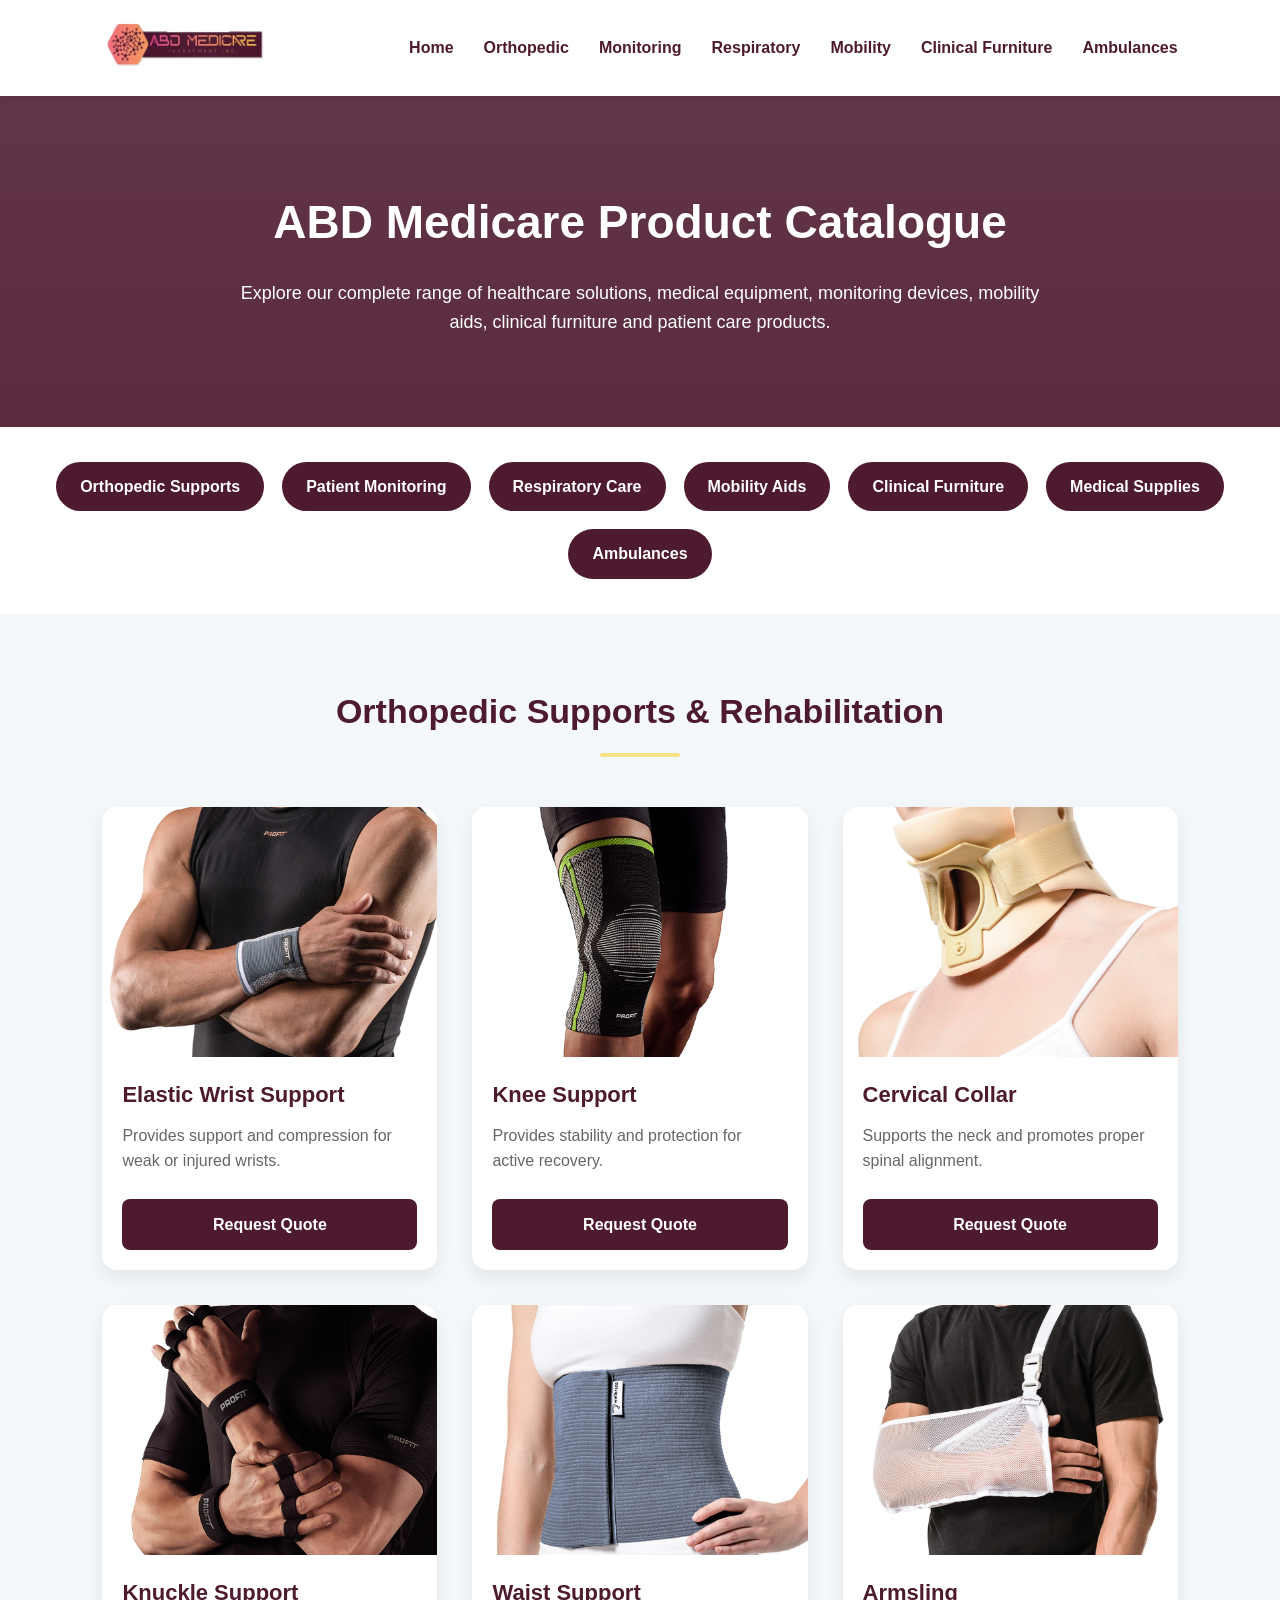
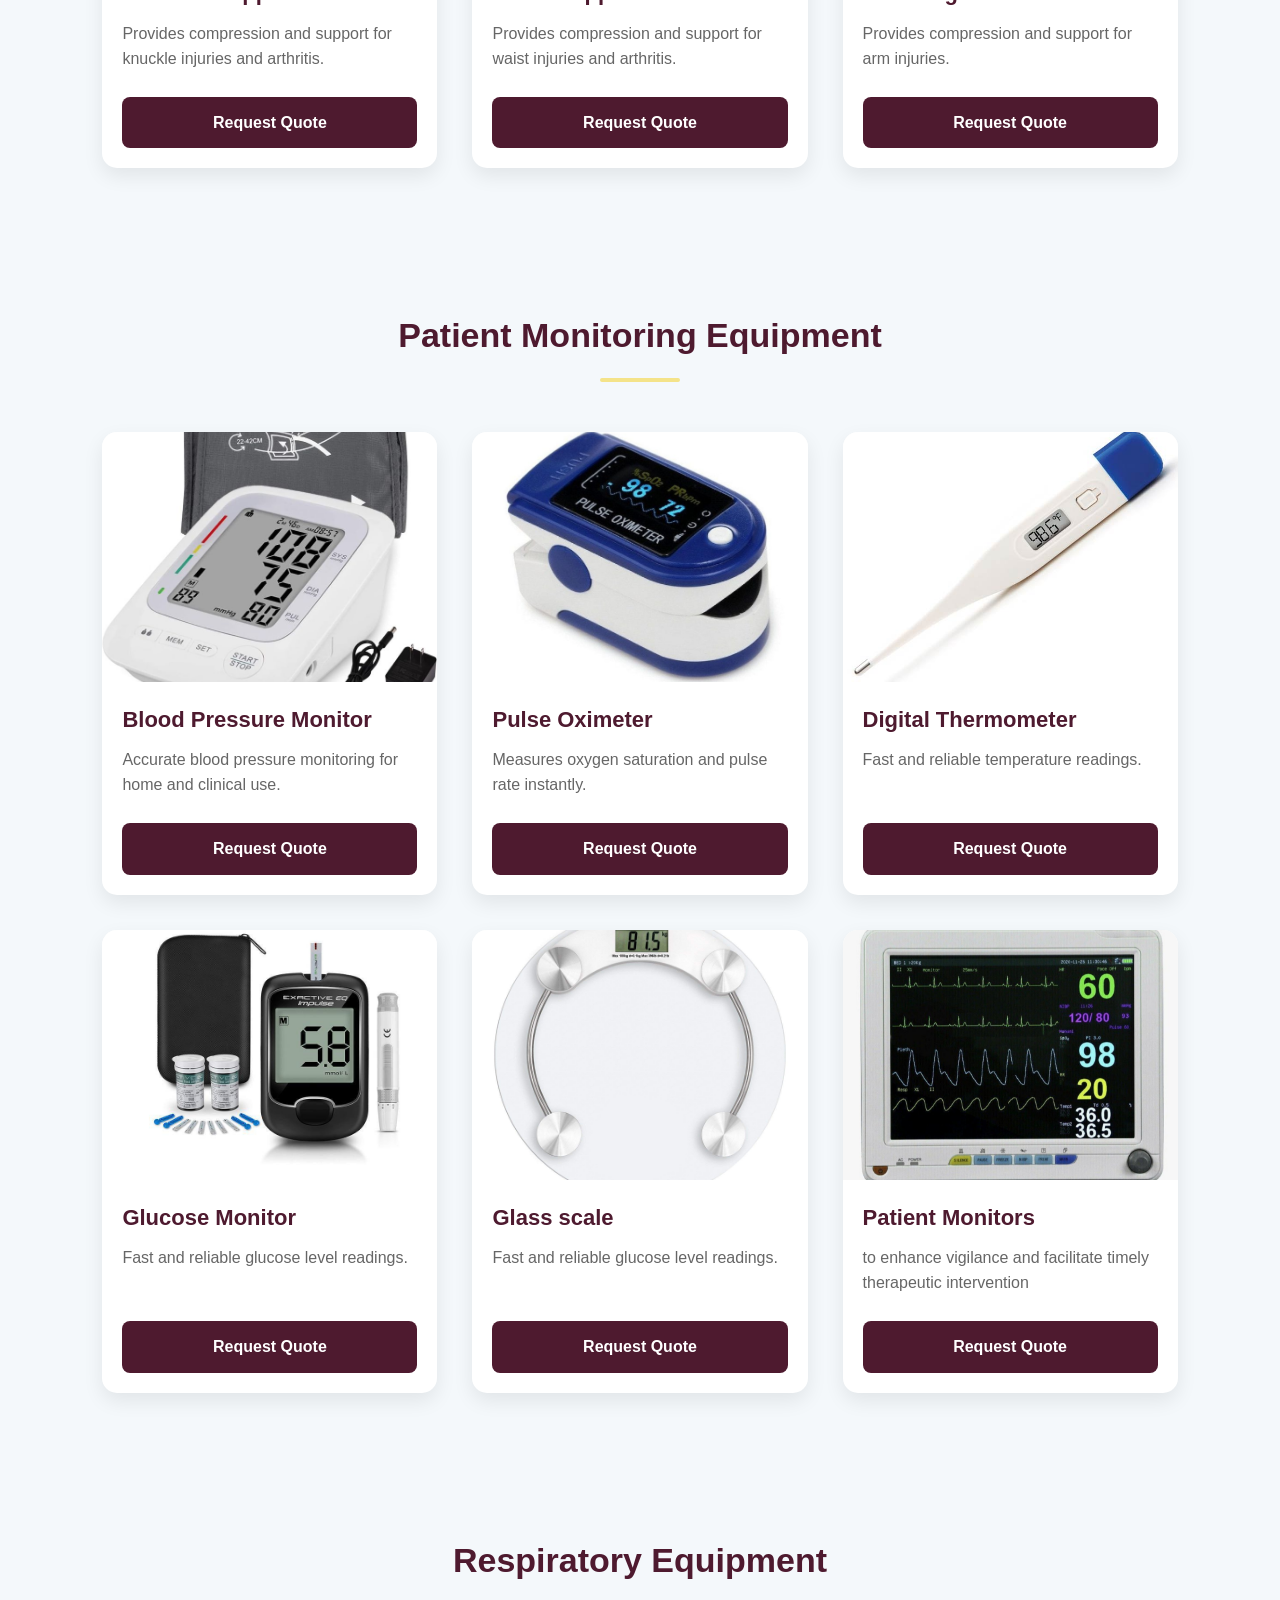
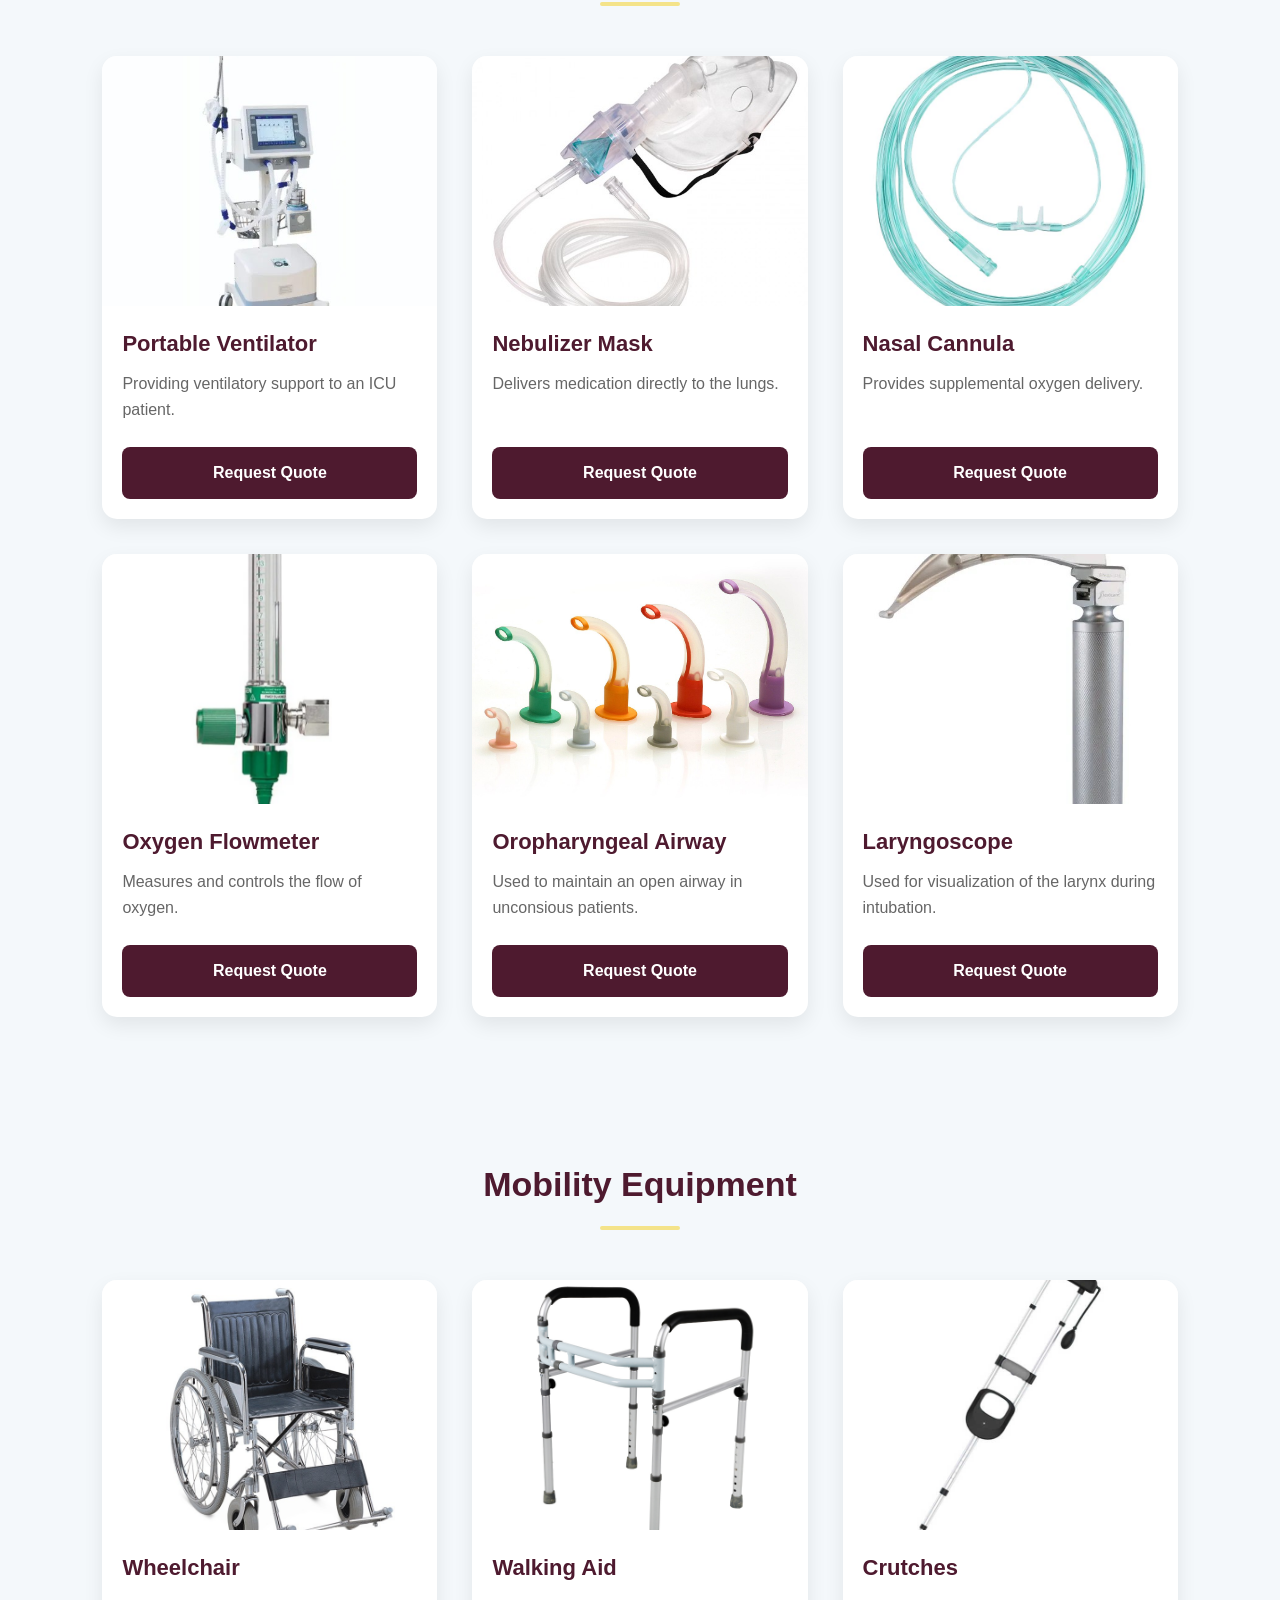
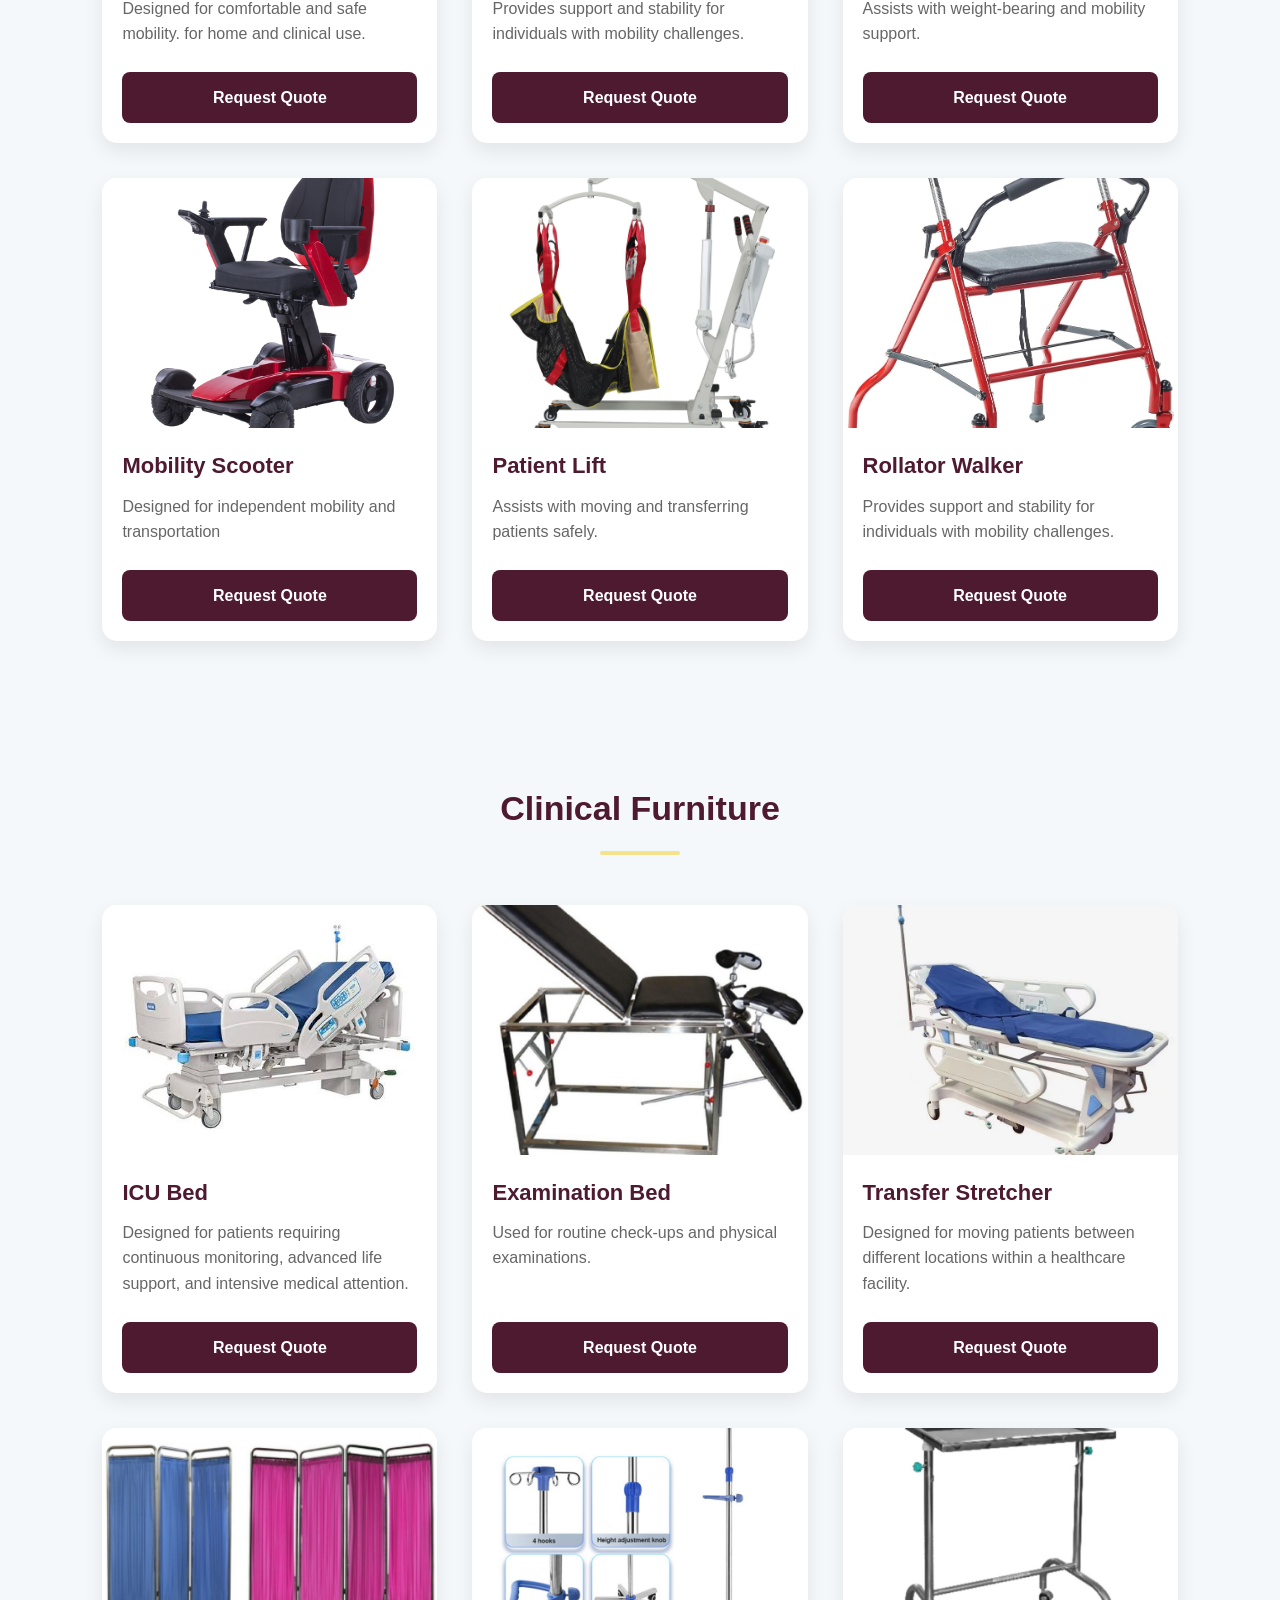
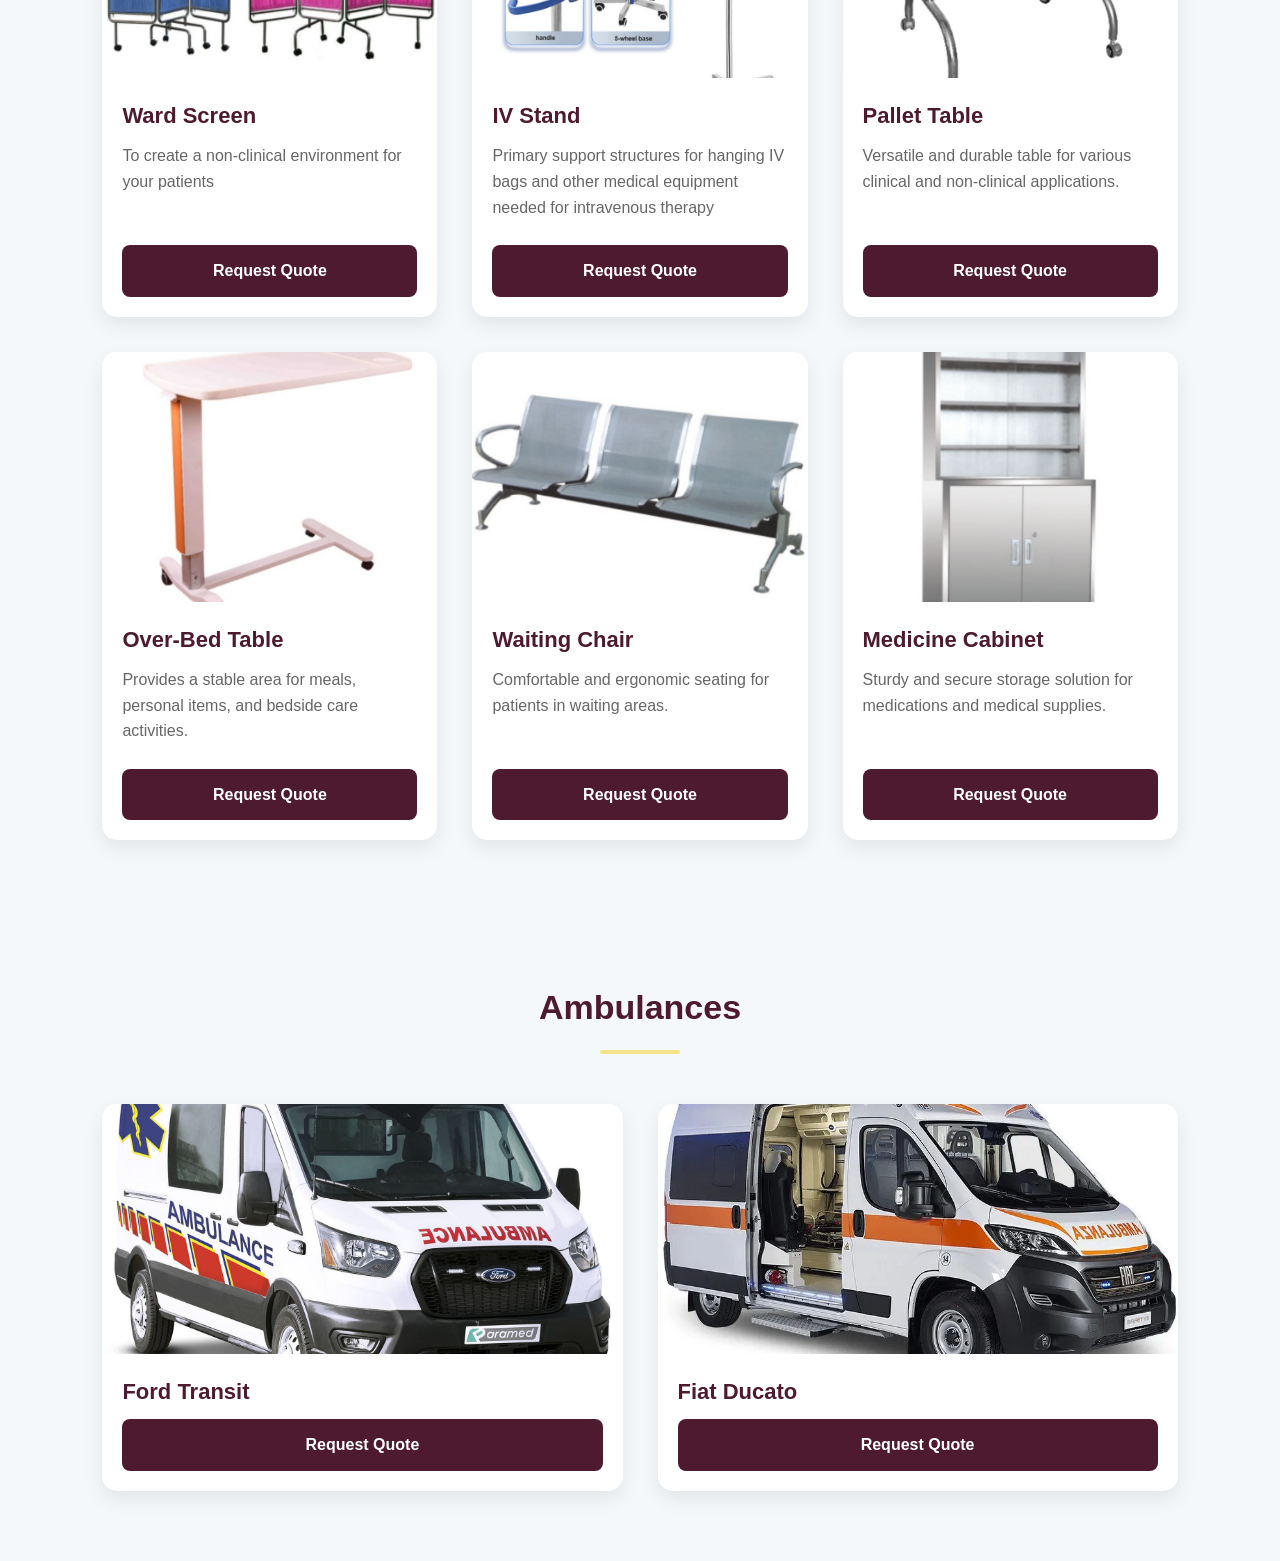
==== commit 924b424b: "Update catalogue.html" ====
--- a/catalogue.html
+++ b/catalogue.html
@@ -4,7 +4,7 @@
 
 <meta charset="UTF-8">
 <meta name="viewport" content="width=device-width, initial-scale=1.0">
-
+    <link rel="icon" type="image/png" href="abdtitlelogo.PNG">
 <title>ABD Medicare Catalogue</title>
 
 <link rel="stylesheet" href="catalogue.css">
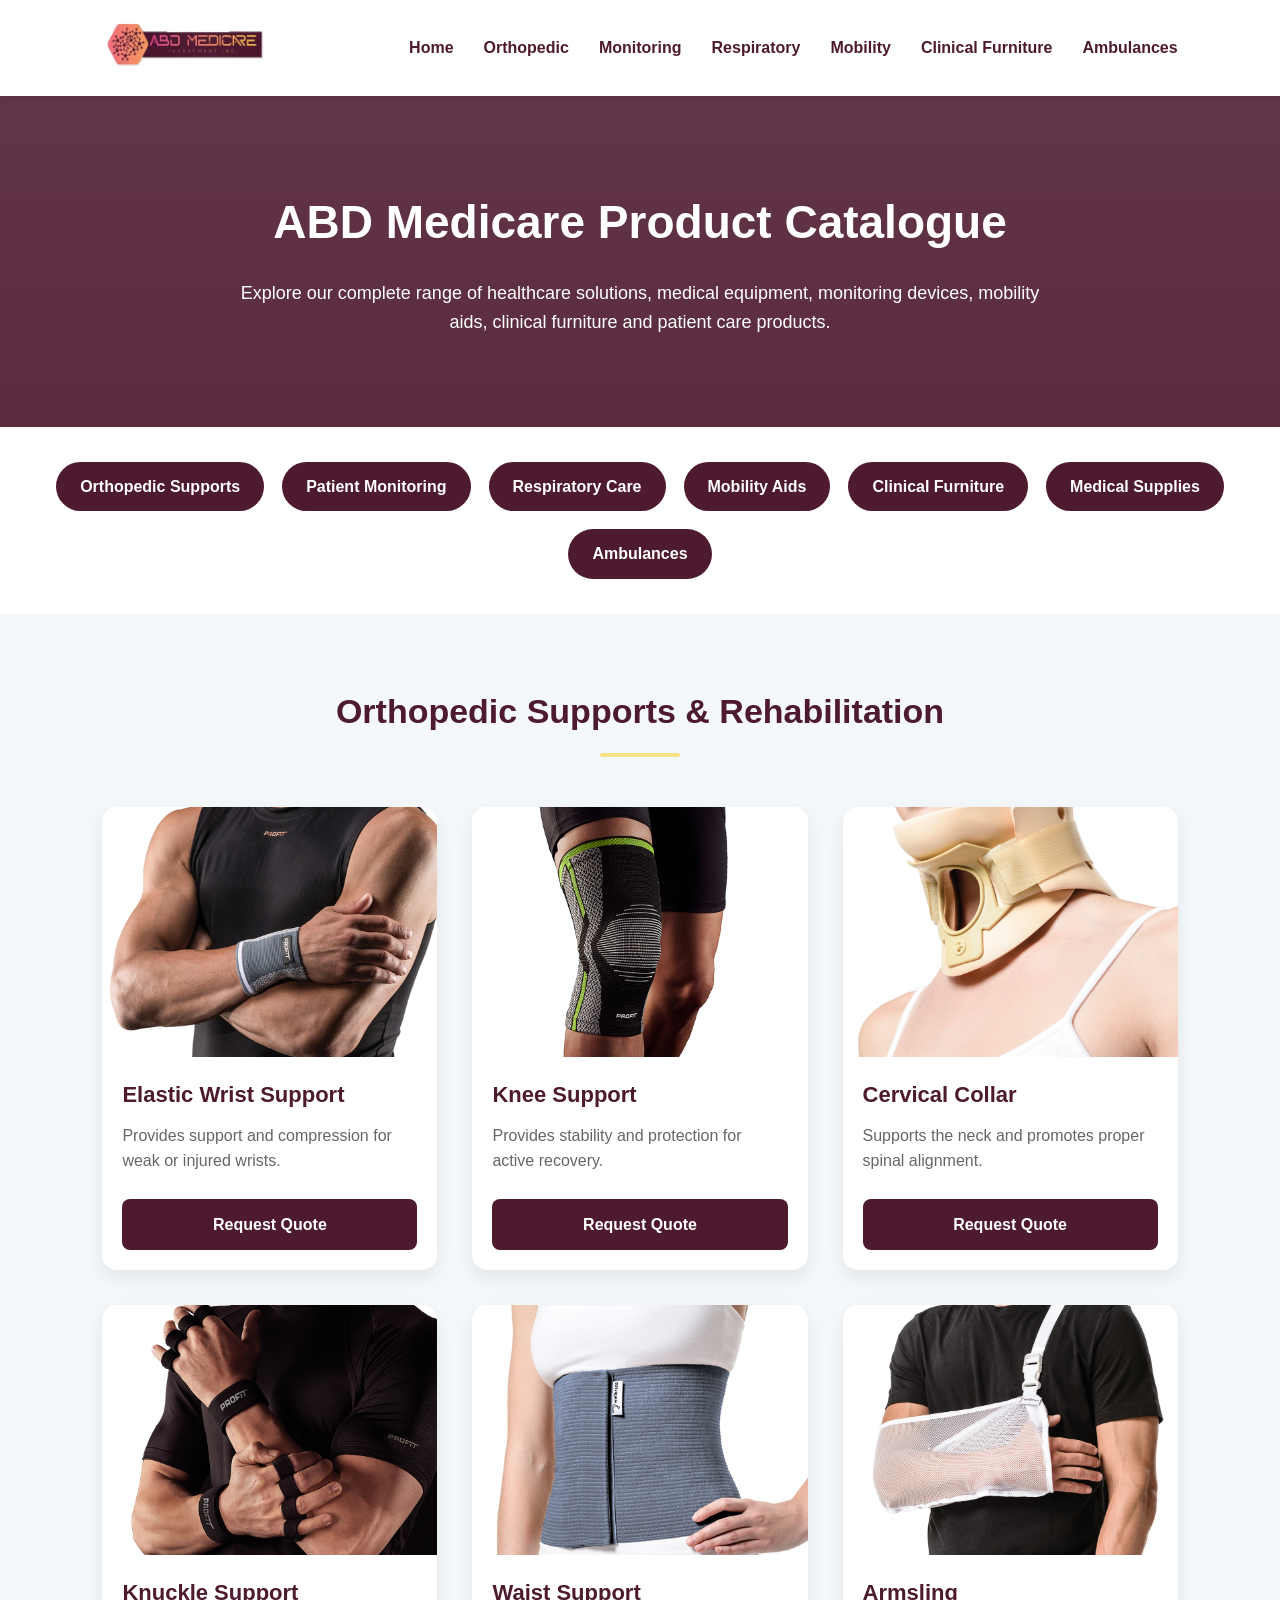
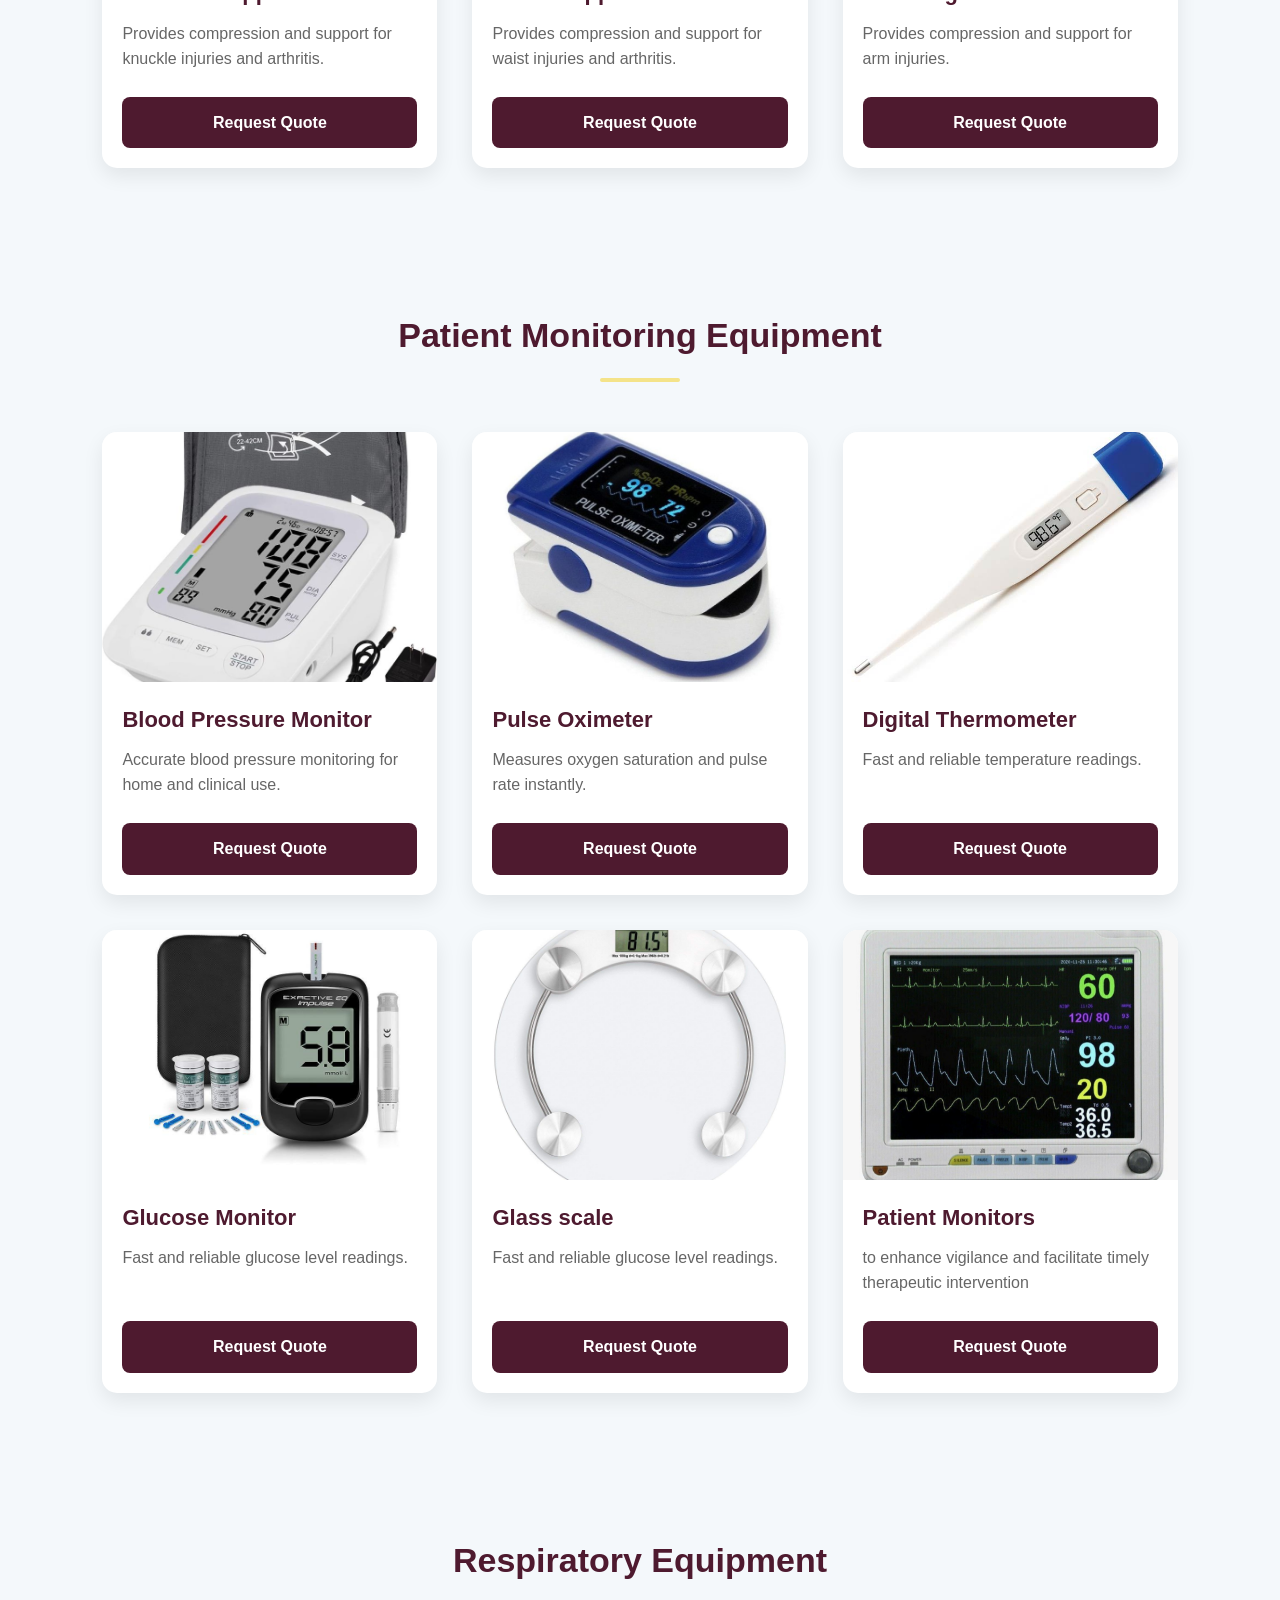
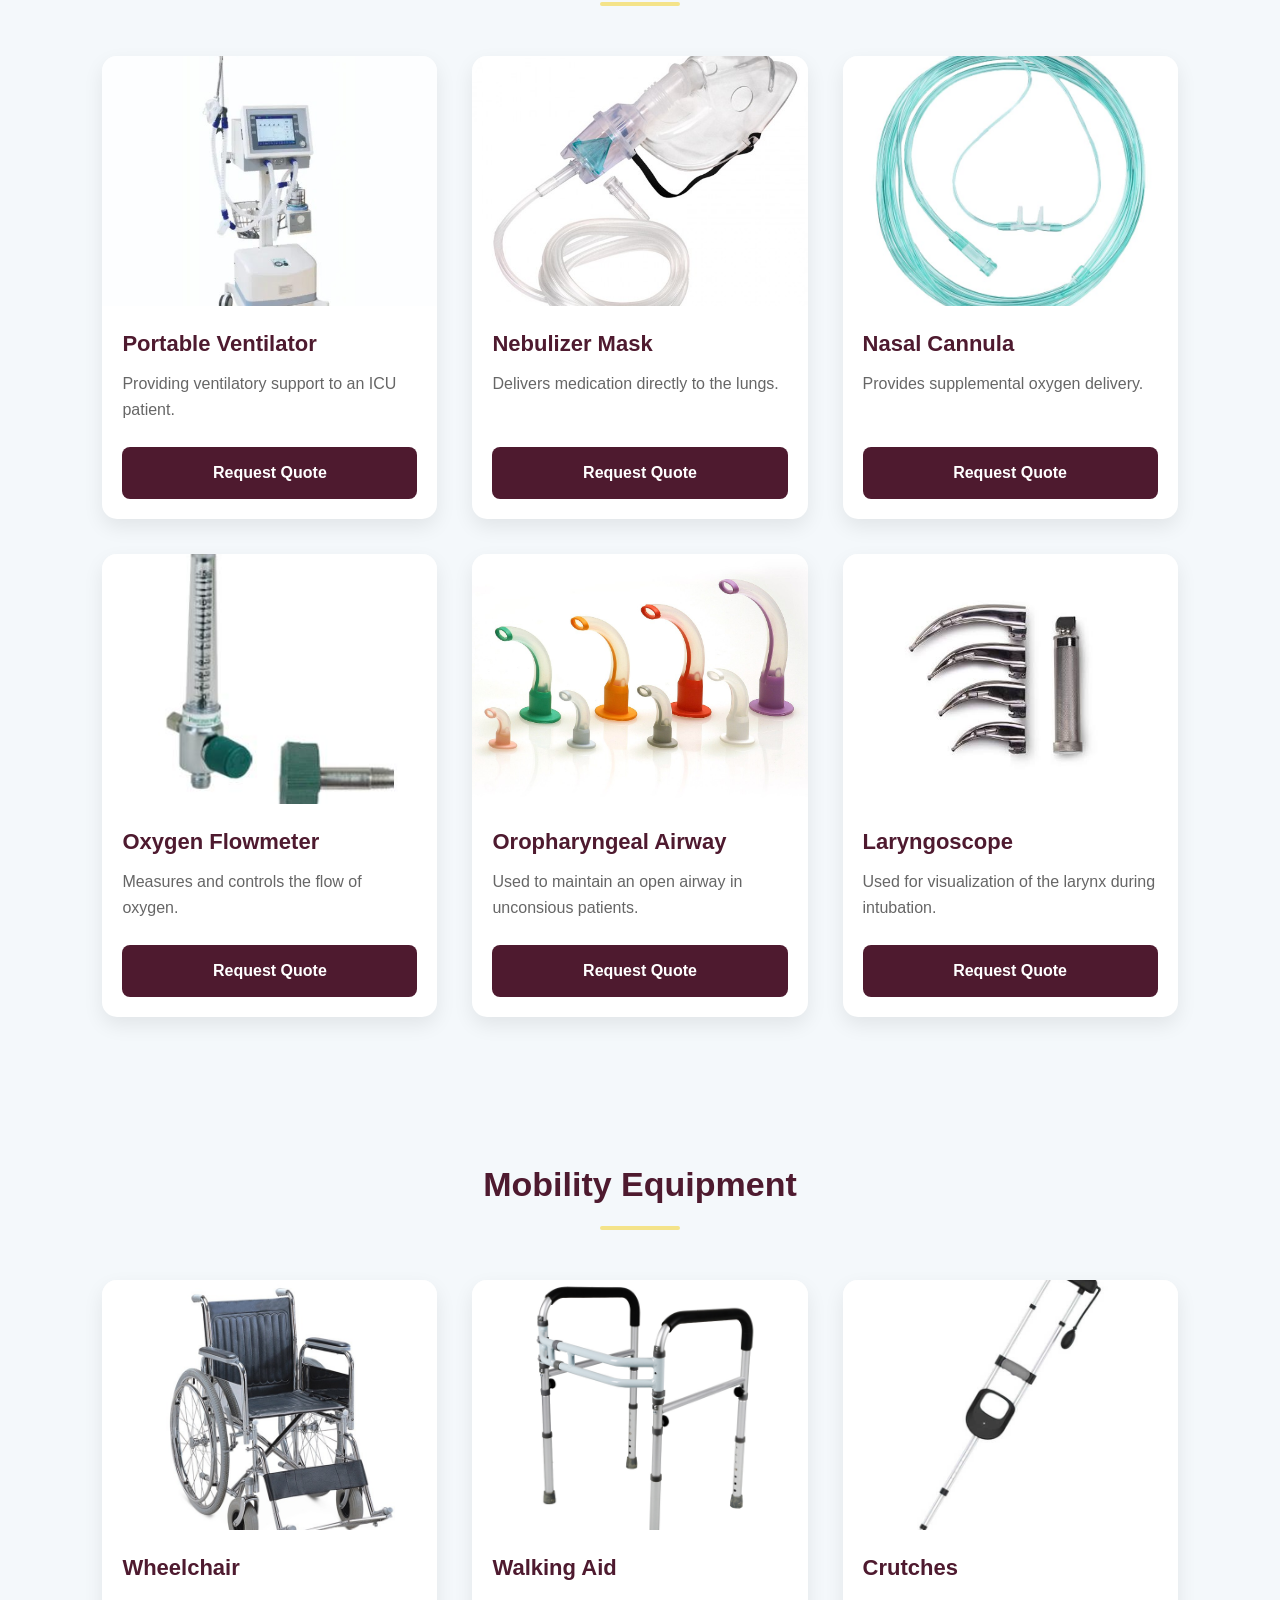
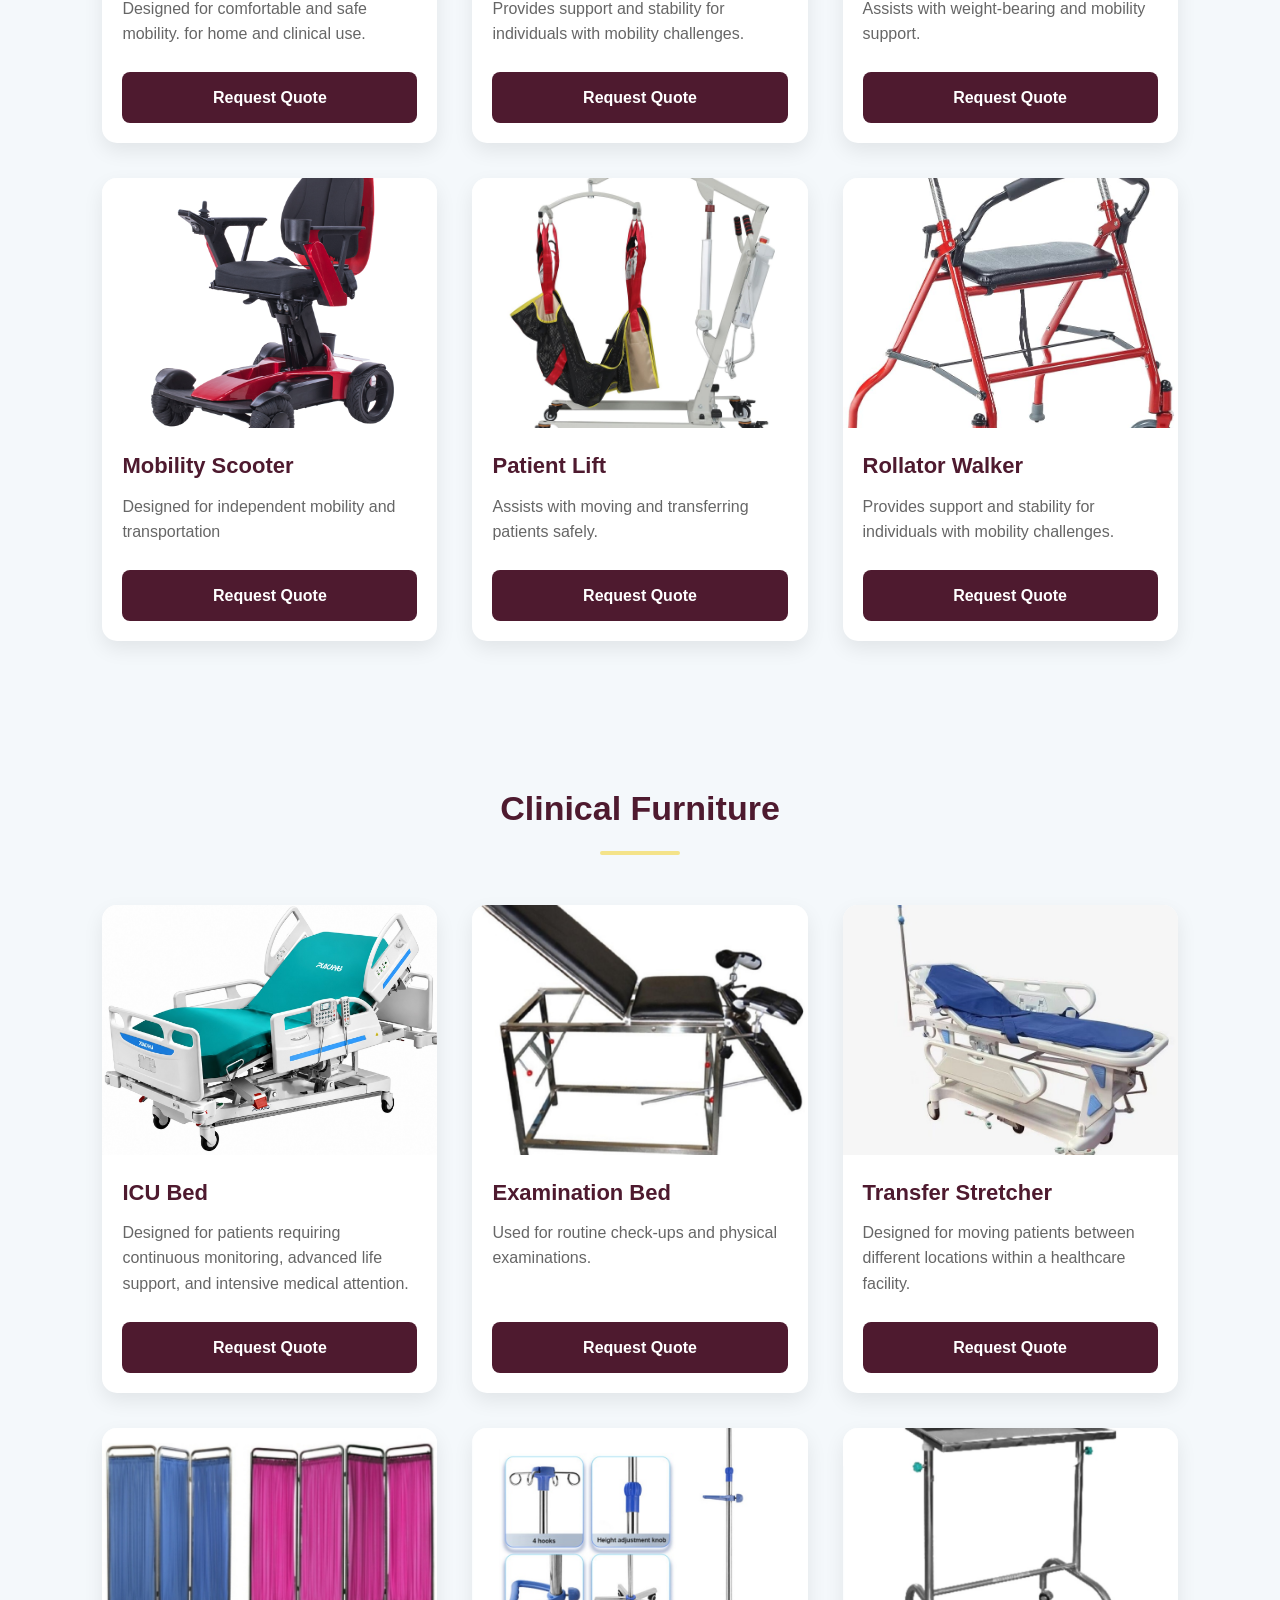
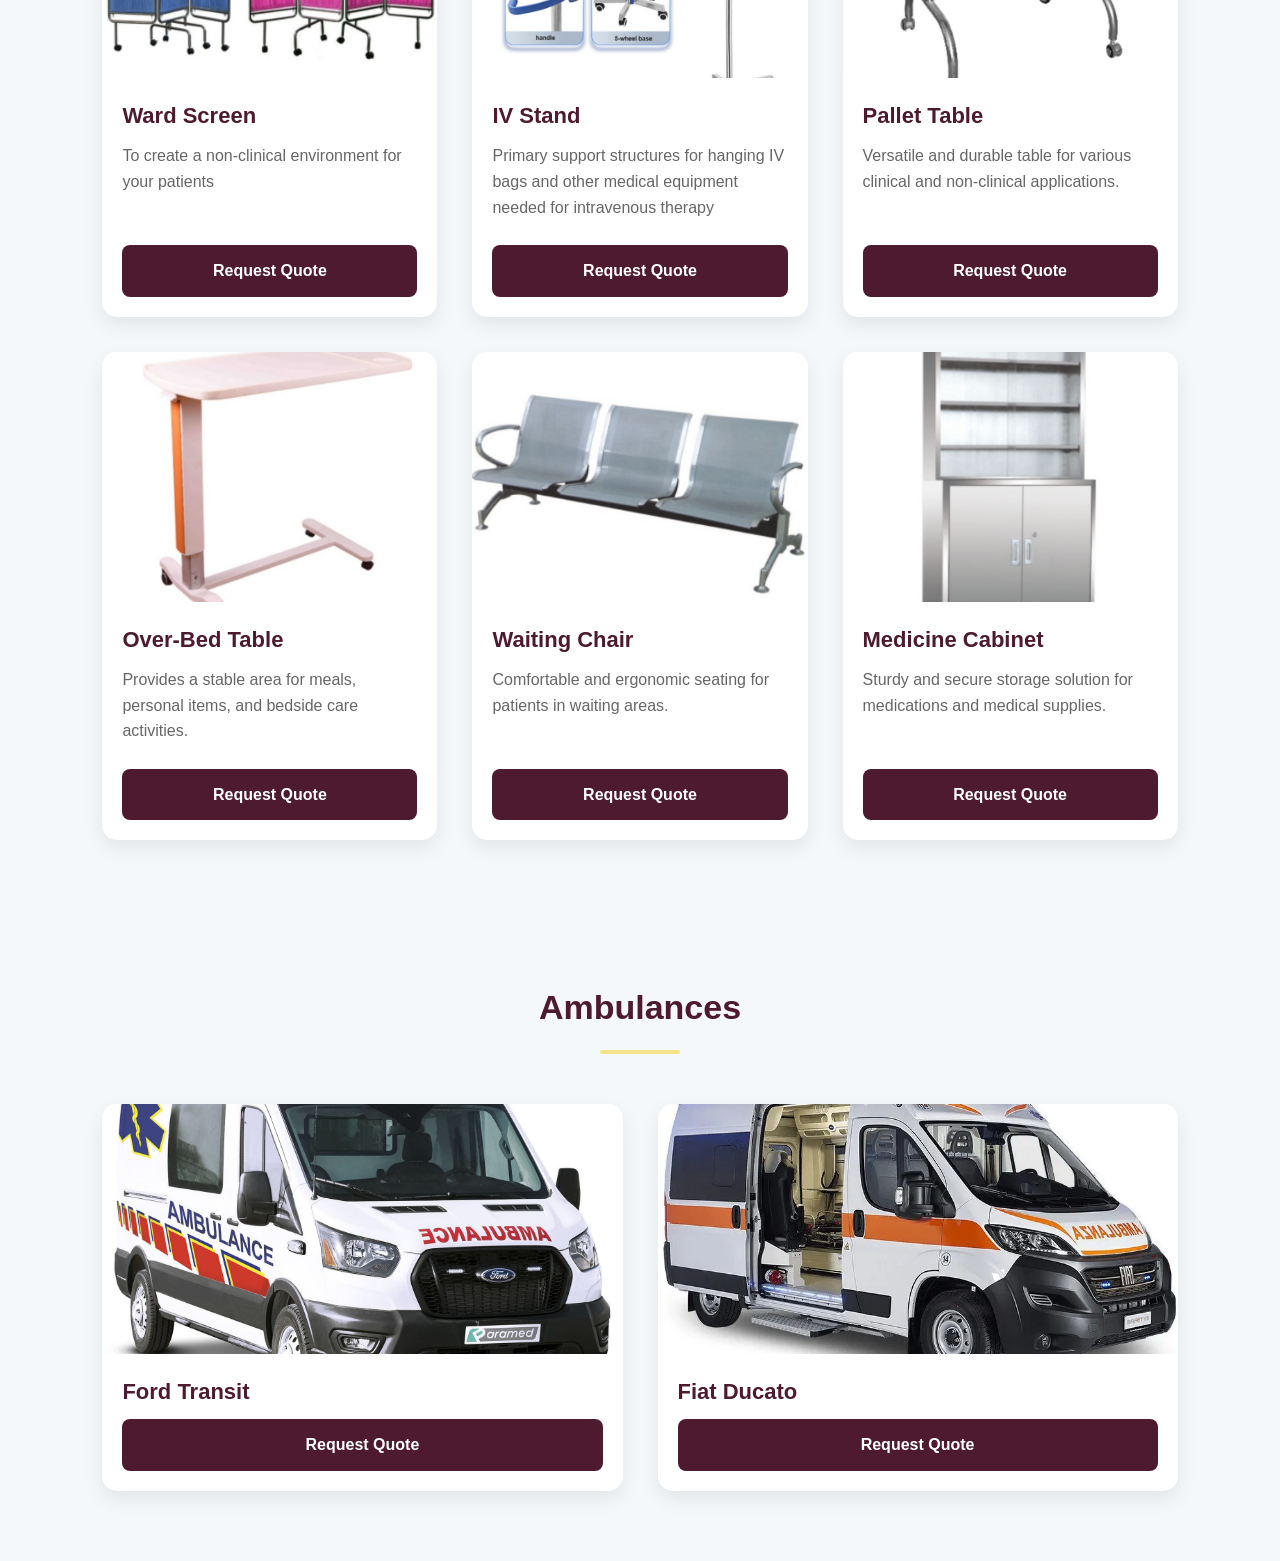
==== commit ddd4319c: "Update catalogue.html" ====
--- a/catalogue.html
+++ b/catalogue.html
@@ -90,7 +90,7 @@
 for weak or injured wrists.
 </p>
 
-<a href="index.html#contact">
+<a href="index.html?product=Elastic%20Wrist%20Support#contact">
 Request Quote
 </a>
 
@@ -107,7 +107,7 @@
 for active recovery.
 </p>
 
-<a href="index.html#contact">
+<a href="index.html?product=Knee%20Support#contact">
 Request Quote
 </a>
 
@@ -124,7 +124,7 @@
 proper spinal alignment.
 </p>
 
-<a href="index.html#contact">
+<a href="index.html?product=Cervical%20Collar#contact">
 Request Quote
 </a>
 
@@ -141,7 +141,7 @@
 for knuckle injuries and arthritis.
 </p>
 
-<a href="index.html#contact">
+<a href="index.html?product=Knuckle%20Support#contact">
 Request Quote
 </a>
 
@@ -159,7 +159,7 @@
 for waist injuries and arthritis.
 </p>
 
-<a href="index.html#contact">
+<a href="index.html?product=Waist%20Support#contact">
 Request Quote
 </a>
 
@@ -177,7 +177,7 @@
 for arm injuries.
 </p>
 
-<a href="index.html#contact">
+<a href="index.html?product=Armsling#contact">
 Request Quote
 </a>
 
@@ -204,7 +204,7 @@
 for home and clinical use.
 </p>
 
-<a href="index.html#contact">
+<a href="index.html?product=Blood%20Pressure%20Monitor#contact">
 Request Quote
 </a>
 
@@ -221,6 +221,151 @@
 and pulse rate instantly.
 </p>
 
+<a href="index.html?product=Pulse%20Oximeter#contact">
+Request Quote
+</a>
+
+</div>
+
+<div class="product-card">
+
+<img src="digital-thermometer.jpg">
+
+<h3>Digital Thermometer</h3>
+
+<p>
+Fast and reliable temperature readings.
+</p>
+
+<a href="index.html?product=Digital%20Thermometer#contact">
+Request Quote
+</a>
+
+</div>
+
+<div class="product-card">
+
+<img src="bloodglucose-meter.jpg">
+
+<h3>Glucose Monitor</h3>
+
+<p>
+Fast and reliable glucose level readings.
+</p>
+
+<a href="index.html?product=Glucose%20Monitor#contact">
+Request Quote
+</a>
+
+</div>
+
+<div class="product-card">
+
+<img src="glassscale.jpg">
+
+<h3>Glass scale</h3>
+
+<p>
+Fast and reliable glucose level readings.
+</p>
+
+<a href="index.html?product=Glass%20Scale#contact">
+Request Quote
+</a>
+
+</div>
+
+<div class="product-card">
+
+<img src="patient-monitoring.jpeg">
+
+<h3>Patient Monitors</h3>
+
+<p>
+to enhance vigilance and facilitate timely therapeutic intervention
+</p>
+
+<a href="index.html?product=Patient%20Monitors#contact">
+Request Quote
+</a>
+
+</div>
+
+
+</div>
+
+</section>
+
+
+
+<!-- Respiratory Section -->
+
+<section class="catalogue-section" id="respiratory">
+
+<h2>Respiratory Equipment</h2>
+
+<div class="product-grid">
+
+<div class="product-card">
+
+<img src="portable-ventilator.jpg">
+
+<h3>Portable Ventilator</h3>
+
+<p>
+Providing ventilatory support to an ICU patient.
+</p>
+
+<a href="index.html?product=Portable%20Ventilator#contact">
+Request Quote
+</a>
+
+</div>
+
+<div class="product-card">
+
+<img src="nebulizer-mask.jpg">
+
+<h3>Nebulizer Mask</h3>
+
+<p>
+Delivers medication directly to the lungs.
+</p>
+
+<a href="index.html?product=Nebulizer%20Mask#contact">
+Request Quote
+</a>
+
+</div>
+
+
+
+<div class="product-card">
+
+<img src="nasal-cannula1.jpg">
+
+<h3>Nasal Cannula</h3>
+
+<p>
+Provides supplemental oxygen delivery.
+</p>
+
+<a href="index.html?product=Nasal%20Cannula#contact">
+Request Quote
+</a>
+
+</div>
+
+<div class="product-card">
+
+<img src="oxygen-flowmeter.jpg">
+
+<h3>Oxygen Flowmeter</h3>
+
+<p>
+Measures and controls the flow of oxygen.
+</p>
+
 <a href="index.html#contact">
 Request Quote
 </a>
@@ -229,151 +374,6 @@
 
 <div class="product-card">
 
-<img src="digital-thermometer.jpg">
-
-<h3>Digital Thermometer</h3>
-
-<p>
-Fast and reliable temperature readings.
-</p>
-
-<a href="index.html#contact">
-Request Quote
-</a>
-
-</div>
-
-<div class="product-card">
-
-<img src="bloodglucose-meter.jpg">
-
-<h3>Glucose Monitor</h3>
-
-<p>
-Fast and reliable glucose level readings.
-</p>
-
-<a href="index.html#contact">
-Request Quote
-</a>
-
-</div>
-
-<div class="product-card">
-
-<img src="glassscale.jpg">
-
-<h3>Glass scale</h3>
-
-<p>
-Fast and reliable glucose level readings.
-</p>
-
-<a href="index.html#contact">
-Request Quote
-</a>
-
-</div>
-
-<div class="product-card">
-
-<img src="patient-monitoring.jpeg">
-
-<h3>Patient Monitors</h3>
-
-<p>
-to enhance vigilance and facilitate timely therapeutic intervention
-</p>
-
-<a href="index.html#contact">
-Request Quote
-</a>
-
-</div>
-
-
-</div>
-
-</section>
-
-
-
-<!-- Respiratory Section -->
-
-<section class="catalogue-section" id="respiratory">
-
-<h2>Respiratory Equipment</h2>
-
-<div class="product-grid">
-
-<div class="product-card">
-
-<img src="portable-ventilator.jpg">
-
-<h3>Portable Ventilator</h3>
-
-<p>
-Providing ventilatory support to an ICU patient.
-</p>
-
-<a href="index.html#contact">
-Request Quote
-</a>
-
-</div>
-
-<div class="product-card">
-
-<img src="nebulizer-mask.jpg">
-
-<h3>Nebulizer Mask</h3>
-
-<p>
-Delivers medication directly to the lungs.
-</p>
-
-<a href="index.html#contact">
-Request Quote
-</a>
-
-</div>
-
-
-
-<div class="product-card">
-
-<img src="nasal-cannula1.jpg">
-
-<h3>Nasal Cannula</h3>
-
-<p>
-Provides supplemental oxygen delivery.
-</p>
-
-<a href="index.html#contact">
-Request Quote
-</a>
-
-</div>
-
-<div class="product-card">
-
-<img src="oxygen-flowmeter.jpg">
-
-<h3>Oxygen Flowmeter</h3>
-
-<p>
-Measures and controls the flow of oxygen.
-</p>
-
-<a href="index.html#contact">
-Request Quote
-</a>
-
-</div>
-
-<div class="product-card">
-
 <img src="oropharyngeal-tube.jpg">
 
 <h3>Oropharyngeal Airway</h3>
@@ -382,7 +382,7 @@
 Used to maintain an open airway in unconsious patients.
 </p>
 
-<a href="index.html#contact">
+<a href="index.html?product=Oxygen%20Flowmeter#contact">
 Request Quote
 </a>
 
@@ -398,7 +398,7 @@
 Used for visualization of the larynx during intubation.
 </p>
 
-<a href="index.html#contact">
+<a href="index.html?product=Laryngoscope#contact">
 Request Quote
 </a>
 
@@ -427,7 +427,7 @@
 for home and clinical use.
 </p>
 
-<a href="index.html#contact">
+<a href="index.html?product=Wheelchair#contact">
 Request Quote
 </a>
 
@@ -443,7 +443,7 @@
 Provides support and stability for individuals with mobility challenges.
 </p>
 
-<a href="index.html#contact">
+<a href="index.html?product=Walking%20Aid#contact">
 Request Quote
 </a>
 
@@ -459,7 +459,7 @@
 Assists with weight-bearing and mobility support.
 </p>
 
-<a href="index.html#contact">
+<a href="index.html?product=Crutches#contact">
 Request Quote
 </a>
 
@@ -475,7 +475,7 @@
 Designed for independent mobility and transportation
 </p>
 
-<a href="index.html#contact">
+<a href="index.html?product=Mobility%20Scooter#contact">
 Request Quote
 </a>
 
@@ -492,7 +492,7 @@
 Assists with moving and transferring patients safely.
 </p>
 
-<a href="index.html#contact">
+<a href="index.html?product=Patient%20Lift#contact">
 Request Quote
 </a>
 
@@ -509,7 +509,7 @@
 Provides support and stability for individuals with mobility challenges.
 </p>
 
-<a href="index.html#contact">
+<a href="index.html?product=Rollator%20Walker#contact">
 Request Quote
 </a>
 
@@ -528,7 +528,7 @@
 
 <div class="product-card">
 
-<img src="icubed1.jpg">
+<img src="icubed.jpg">
 
 <h3>ICU Bed</h3>
 
@@ -537,7 +537,7 @@
 advanced life support, and intensive medical attention.
 </p>
 
-<a href="index.html#contact">
+<a href="index.html?product=ICU%20Bed#contact">
 Request Quote
 </a>
 
@@ -553,7 +553,7 @@
 Used for routine check-ups and physical examinations.
 </p>
 
-<a href="index.html#contact">
+<a href="index.html?product=Examination%20Bed#contact">
 Request Quote
 </a>
 
@@ -570,7 +570,7 @@
  a healthcare facility.
 </p>
 
-<a href="index.html#contact">
+<a href="index.html?product=Transfer%20Stretcher#contact">
 Request Quote
 </a>
 
@@ -586,7 +586,7 @@
 To create a non-clinical environment for your patients
 </p>
 
-<a href="index.html#contact">
+<a href="index.html?product=Ward%20Screen#contact">
 Request Quote
 </a>
 
@@ -602,7 +602,7 @@
 Primary support structures for hanging IV bags and other medical equipment needed for intravenous therapy
 </p>
 
-<a href="index.html#contact">
+<a href="index.html?product=IV%20Stand#contact">
 Request Quote
 </a>
 
@@ -618,7 +618,7 @@
 Versatile and durable table for various clinical and non-clinical applications.
 </p>
 
-<a href="index.html#contact">
+<a href="index.html?product=Pallet%20Table#contact">
 Request Quote
 </a>
 
@@ -634,7 +634,7 @@
 Provides a stable area for meals, personal items, and bedside care activities.
 </p>
 
-<a href="index.html#contact">
+<a href="index.html?product=Over-Bed%20Table#contact">
 Request Quote
 </a>
 
@@ -650,7 +650,7 @@
 Comfortable and ergonomic seating for patients in waiting areas.
 </p>
 
-<a href="index.html#contact">
+<a href="index.html?product=Waiting%20Chair#contact">
 Request Quote
 </a>
 
@@ -666,7 +666,7 @@
 Sturdy and secure storage solution for medications and medical supplies.
 </p>
 
-<a href="index.html#contact">
+<a href="index.html?product=Medicine%20Cabinet#contact">
 Request Quote
 </a>
 
@@ -690,7 +690,7 @@
 <h3>Ford Transit</h3>
 
 
-<a href="index.html#contact">
+<a href="index.html?product=Ford%20Transit%20Ambulance#contact">
 Request Quote
 </a>
 
@@ -703,7 +703,7 @@
 <h3>Fiat Ducato</h3>
 
 
-<a href="index.html#contact">
+<a href="index.html?product=Fiat%20Ducato%20Ambulance#contact">
 Request Quote
 </a>
 
